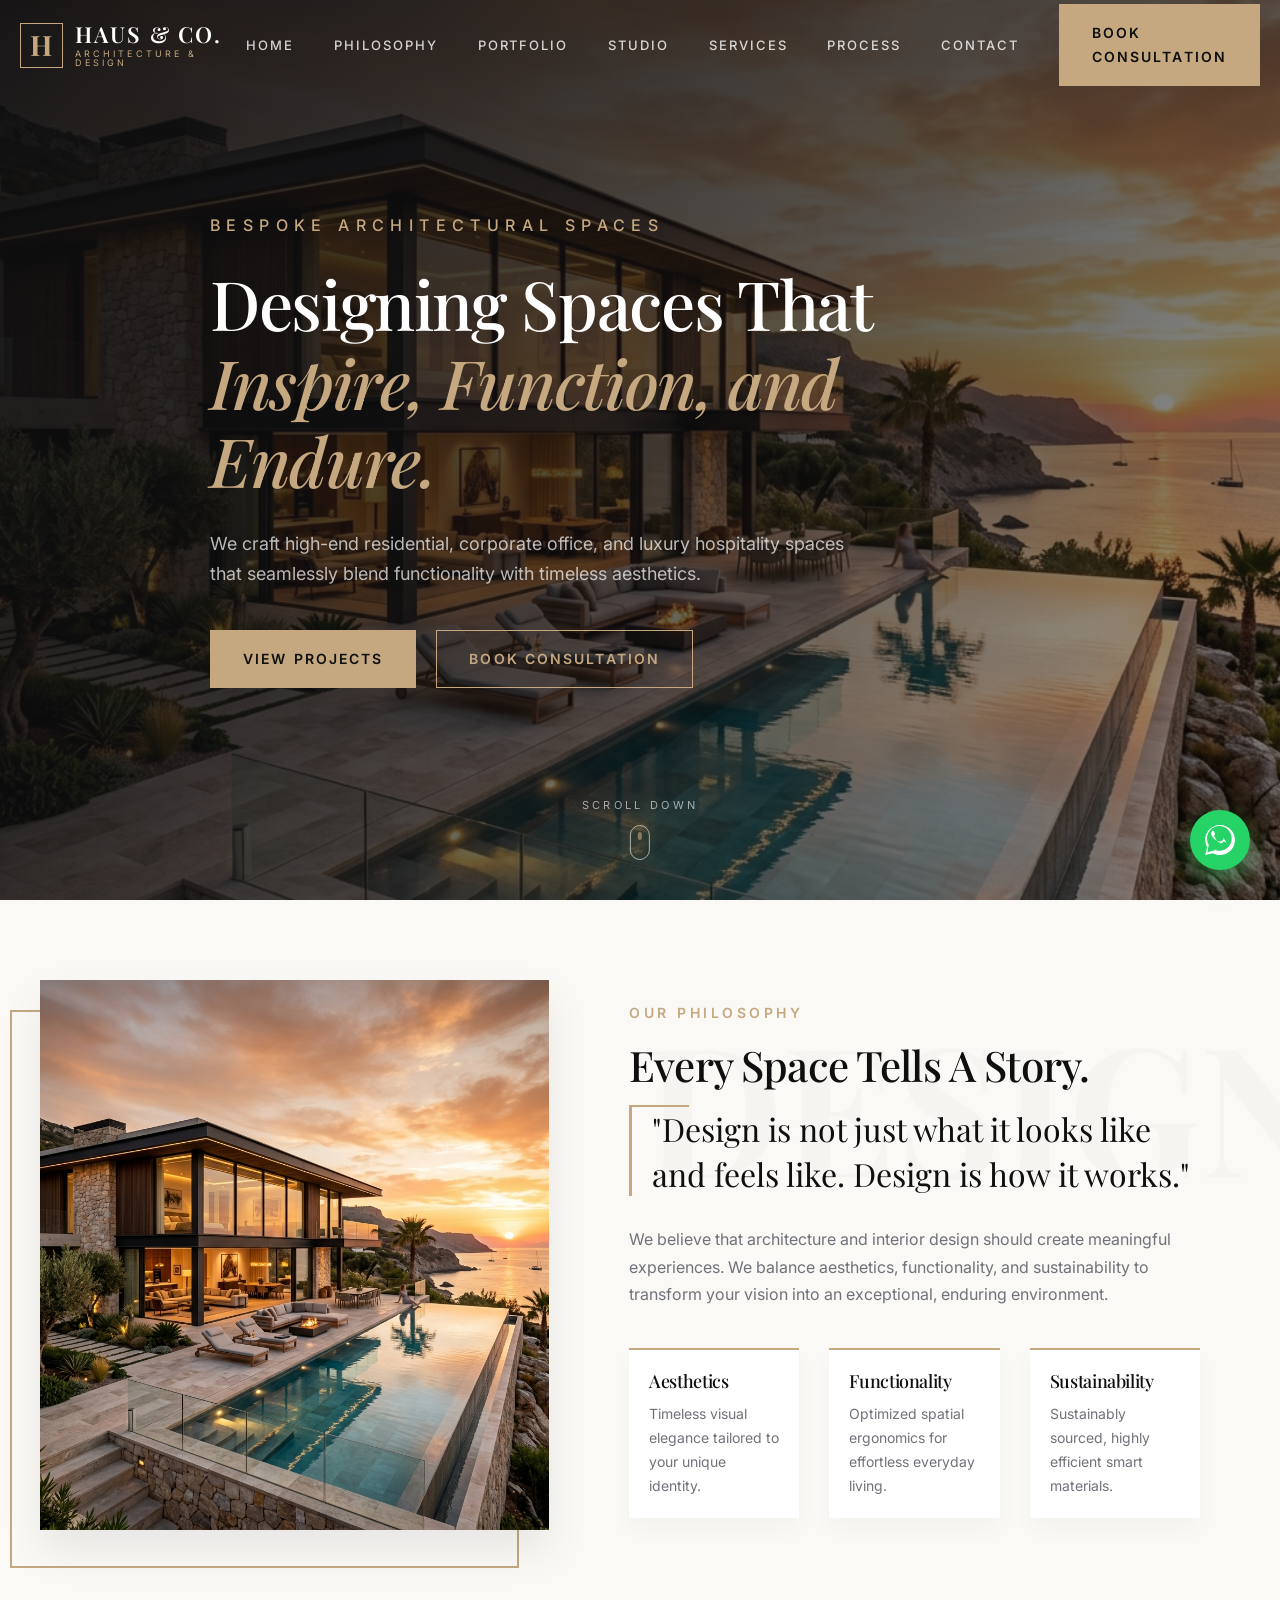
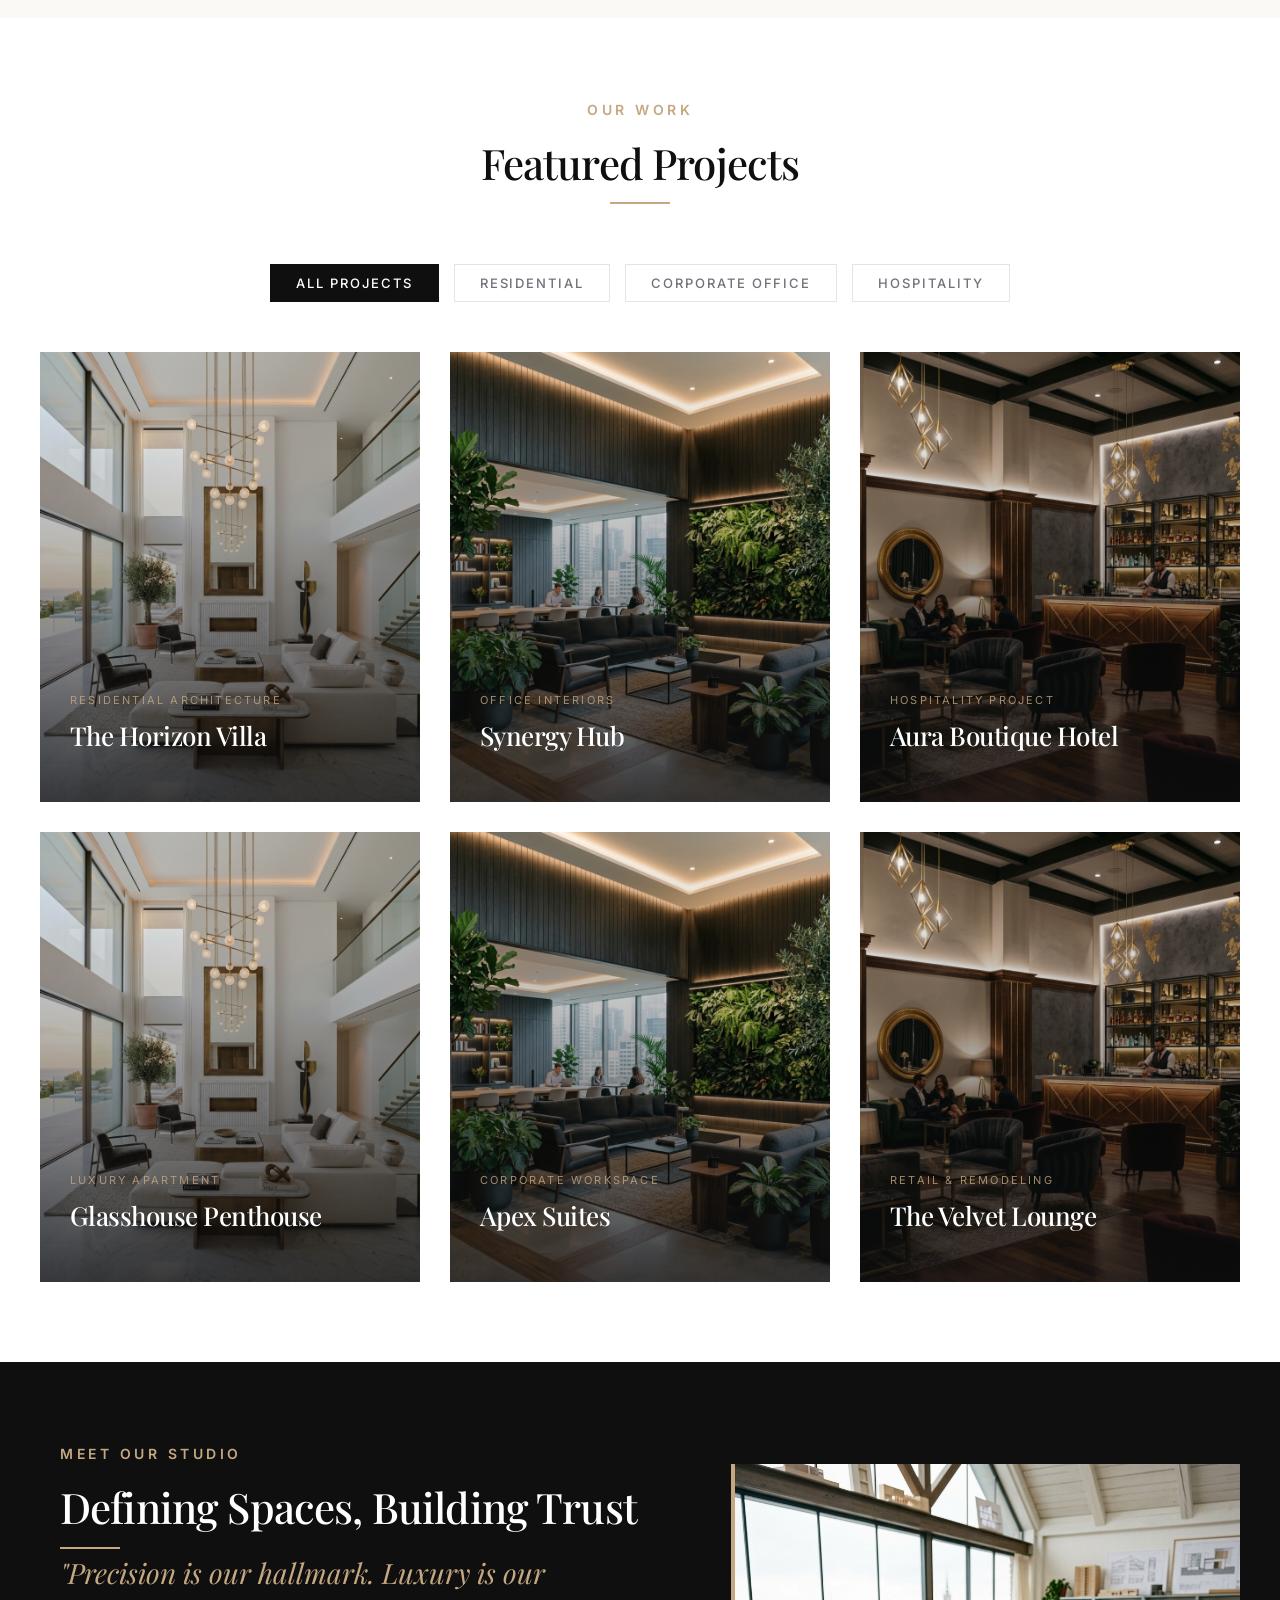
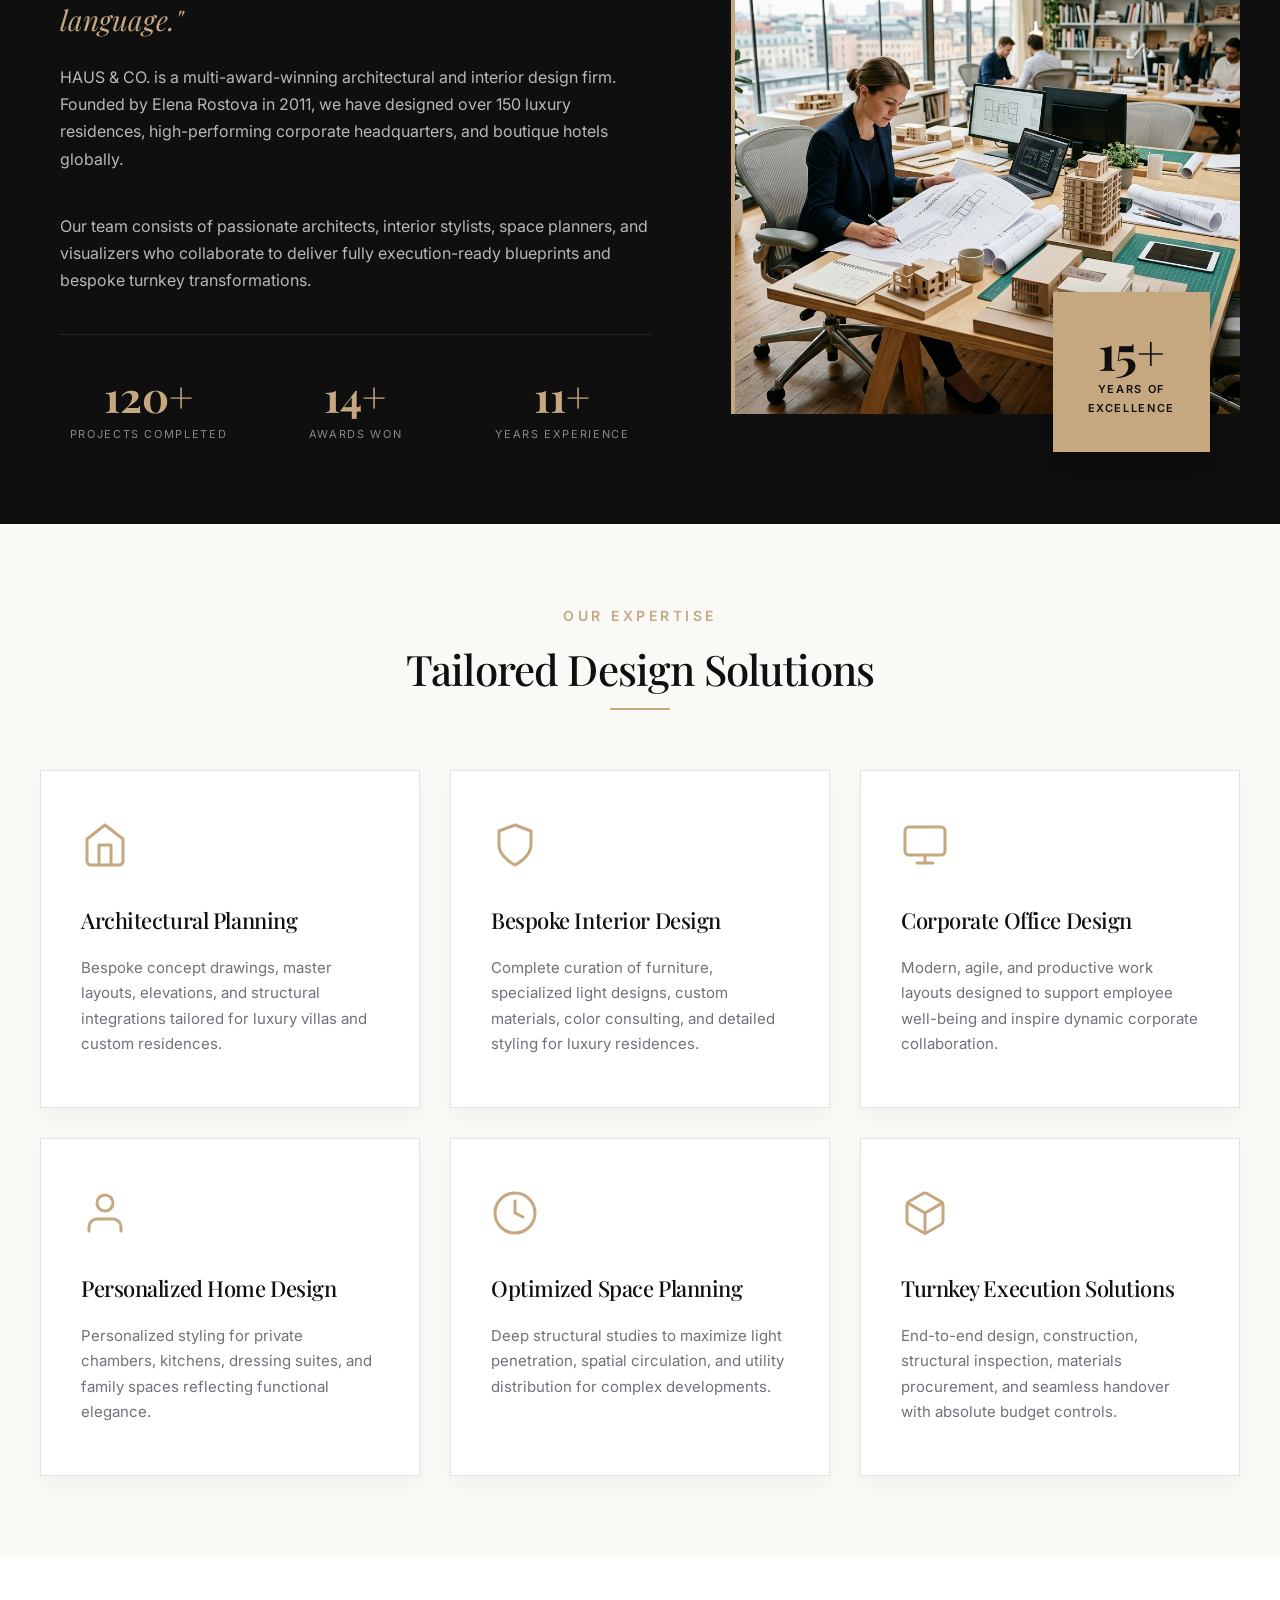
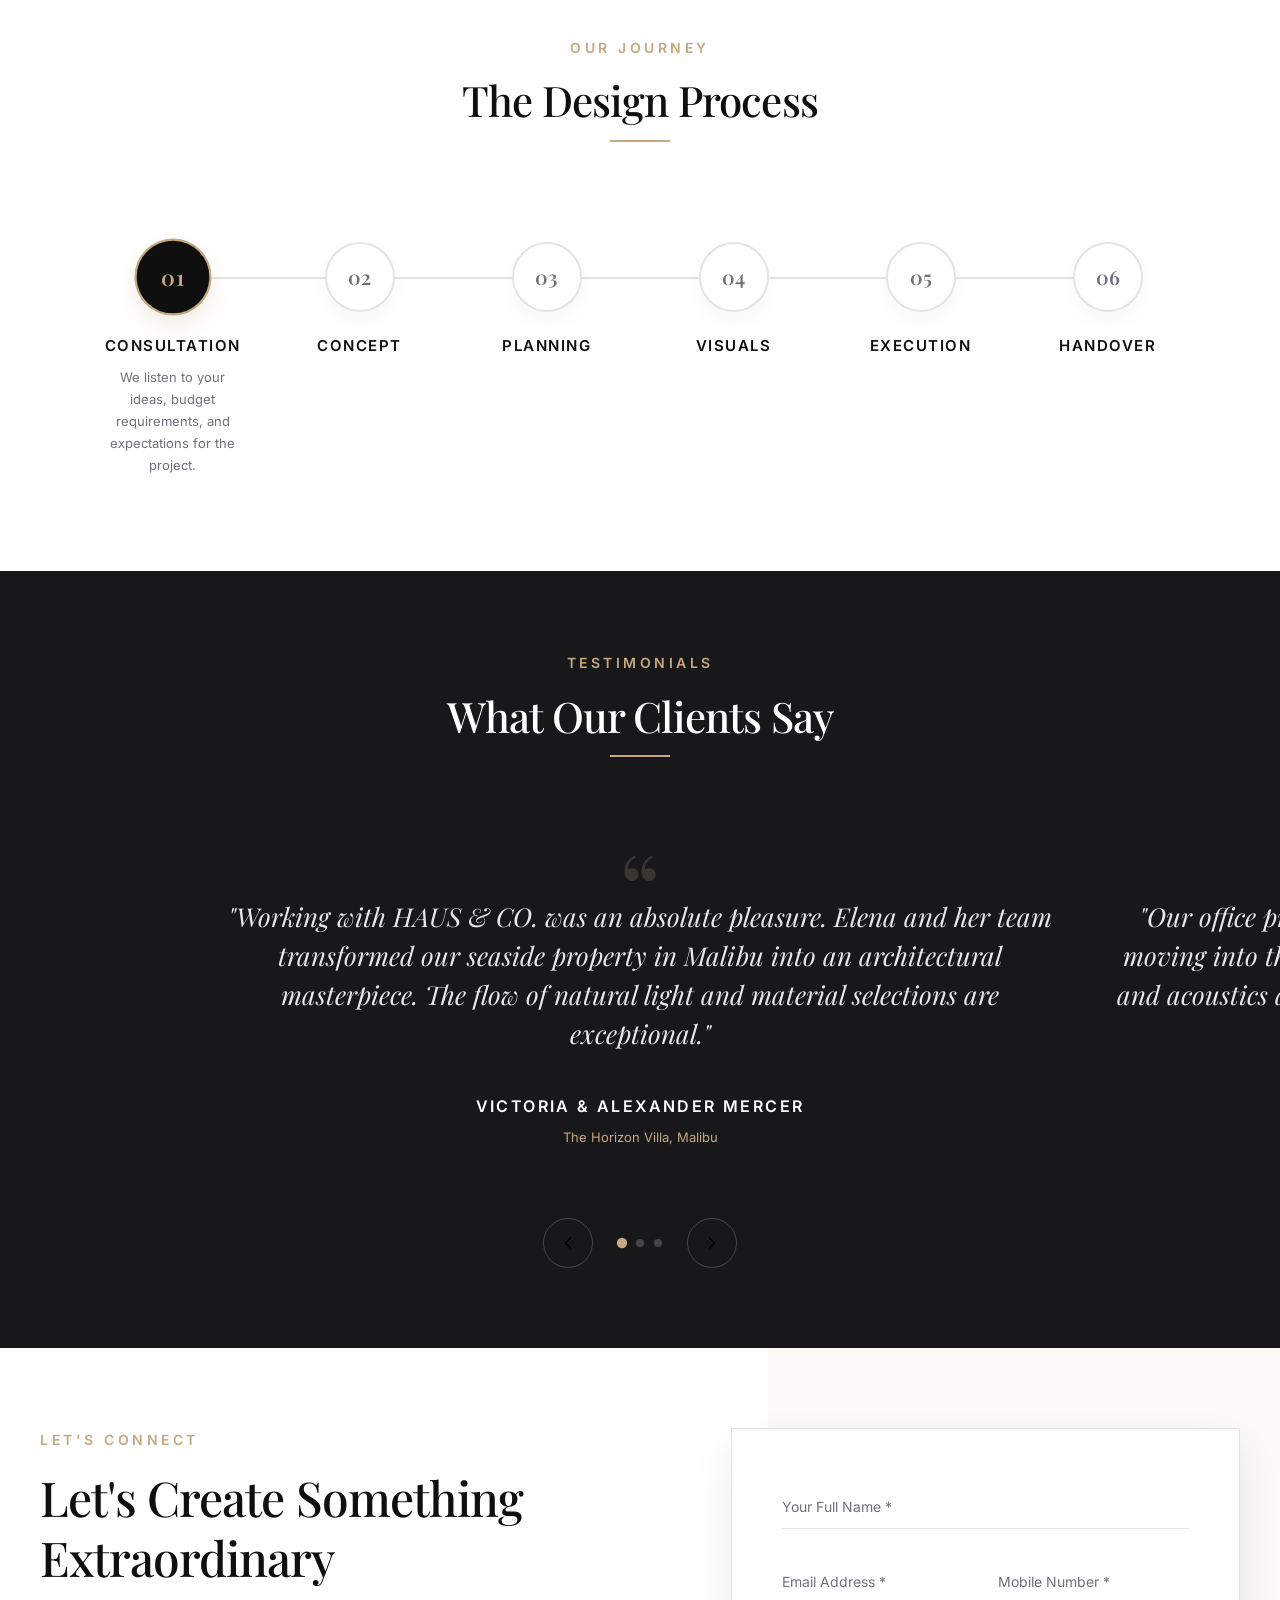
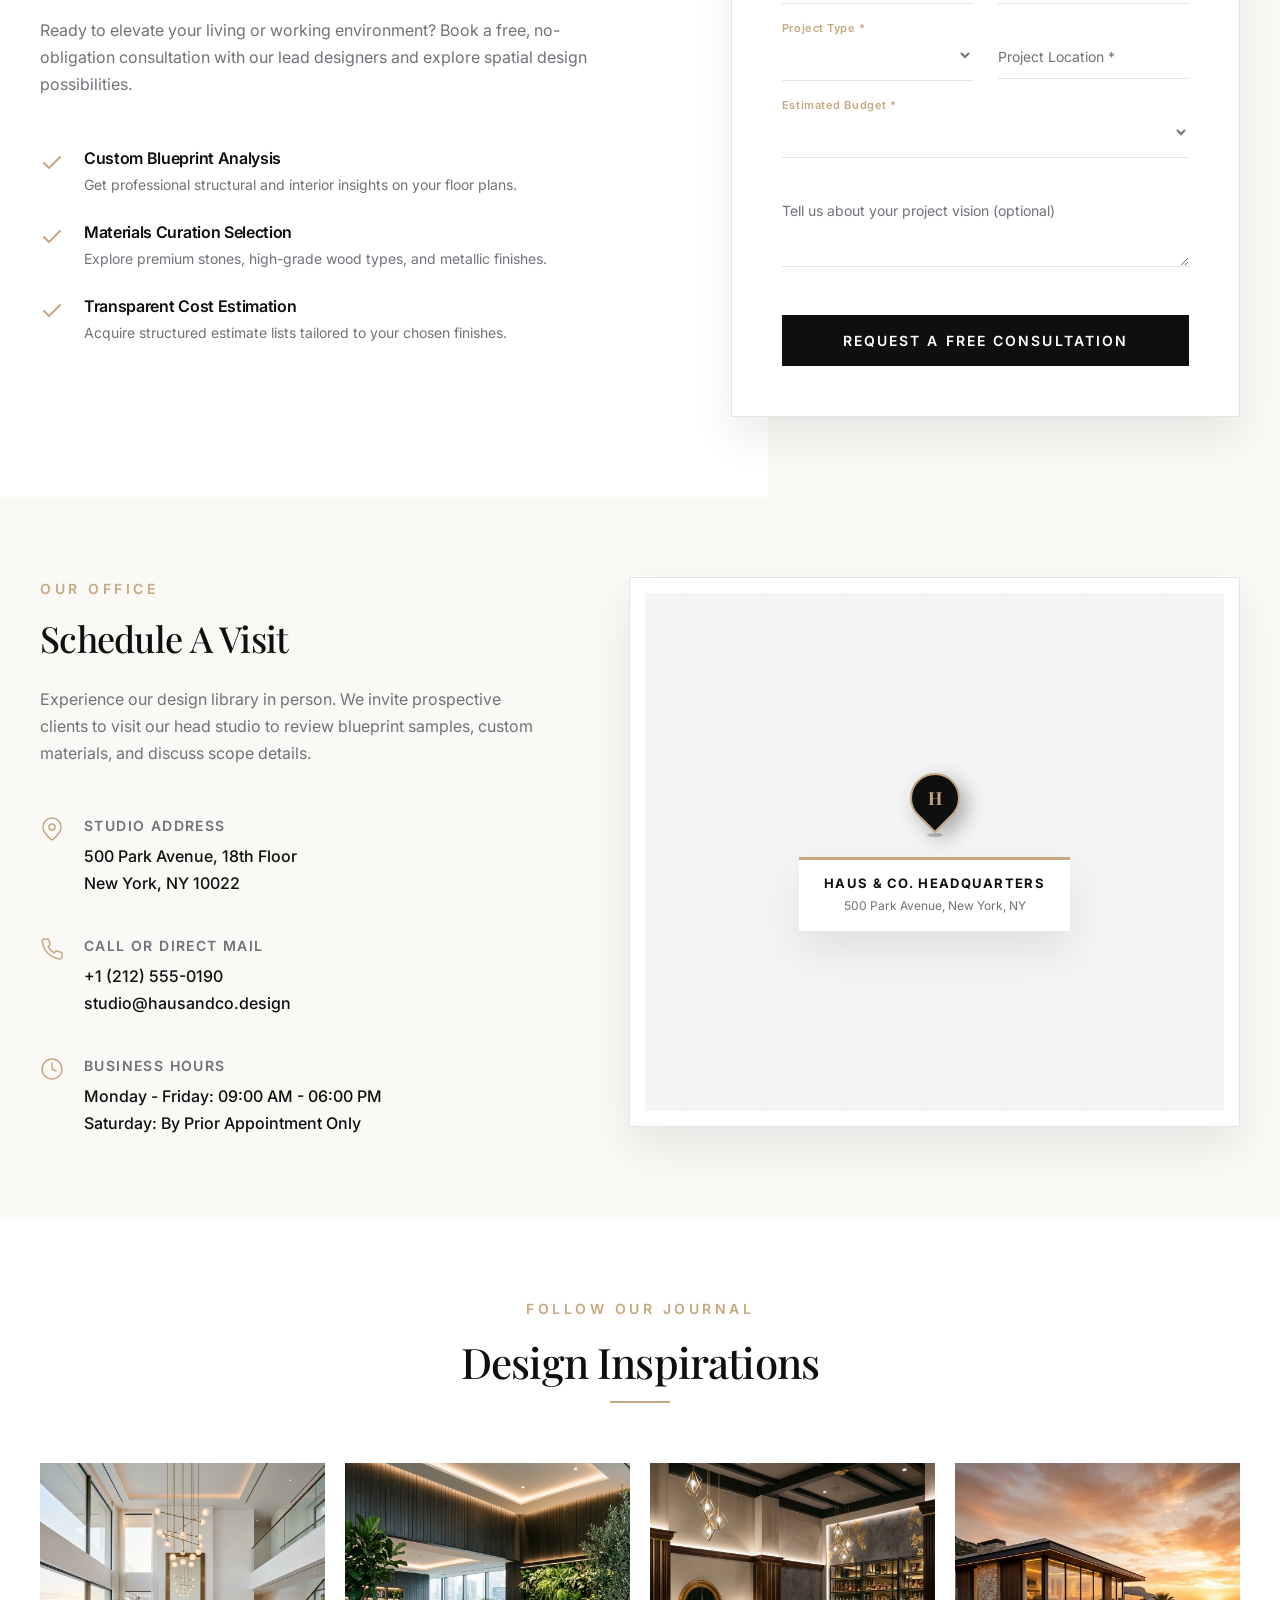
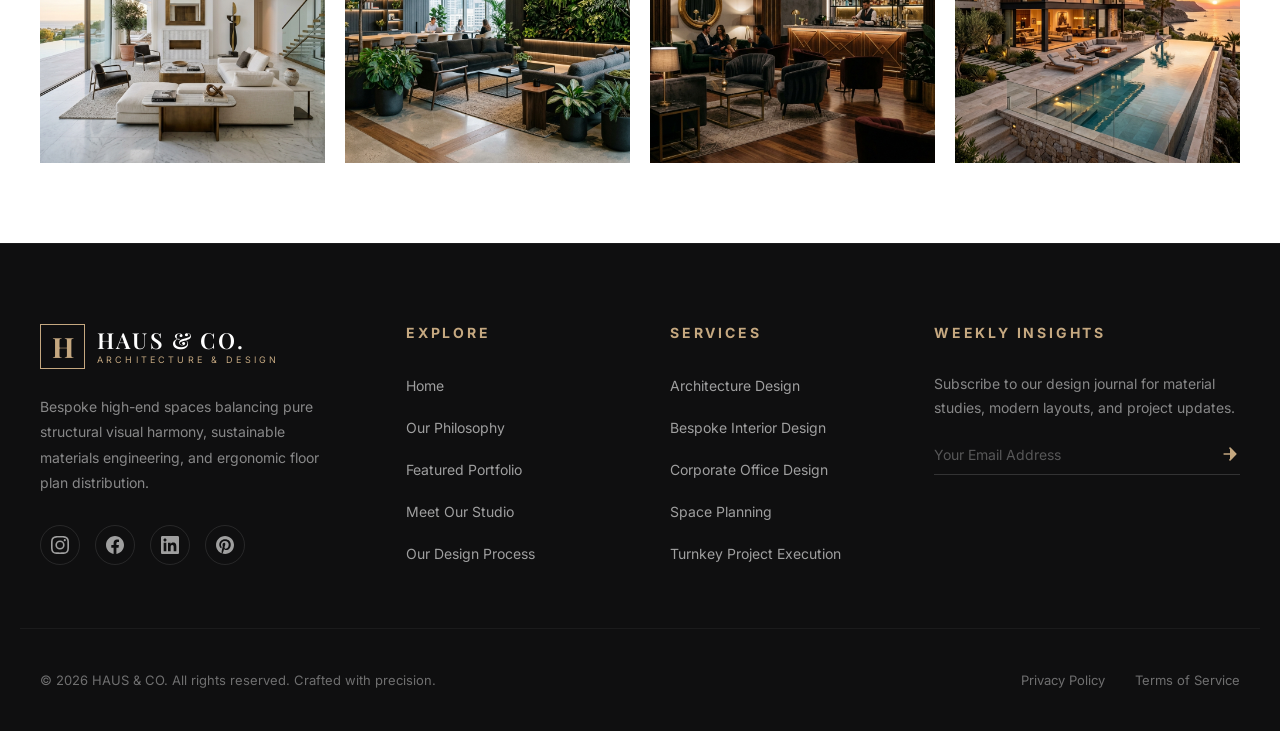
==== public/index.html @ 52d32a25 "Initial website upload" ====
<!DOCTYPE html>
<html lang="en">
<head>
  <meta charset="UTF-8">
  <meta name="viewport" content="width=device-width, initial-scale=1.0">
  
  <!-- SEO Meta Tags -->
  <title>HAUS & CO. | Premium Architecture & Interior Design Firm</title>
  <meta name="description" content="HAUS & CO. is a luxury architecture and interior design firm crafting premium residential, commercial, office, and hospitality spaces. Transform your space today.">
  <meta name="keywords" content="architecture, interior design, luxury villa design, office design, workspace planning, residential renovation, space planning, bespoke interiors">
  <meta name="author" content="HAUS & CO.">
  
  <!-- Favicon Mock -->
  <link rel="icon" type="image/png" href="data:image/svg+xml;utf8,<svg xmlns='http://www.w3.org/2000/svg' viewBox='0 0 100 100'><text y='.9em' font-size='90' fill='%23c5a880'>H</text></svg>">

  <!-- Main CSS File -->
  <link rel="stylesheet" href="style.css">
</head>
<body>

  <!-- Floating WhatsApp Widget -->
  <a href="https://wa.me/1234567890?text=Hi%20Haus%20%26%20Co.%2C%20I%20would%20like%20to%20schedule%20a%20consultation%20for%20my%20design%20project." 
     class="whatsapp-widget" 
     id="whatsapp-widget" 
     target="_blank" 
     aria-label="Contact us on WhatsApp">
    <svg viewBox="0 0 24 24" width="24" height="24">
      <path d="M.057 24l1.687-6.163c-1.041-1.804-1.588-3.849-1.587-5.946C.06 5.348 5.397.01 12.008.01c3.202.001 6.212 1.246 8.477 3.514 2.266 2.268 3.507 5.28 3.505 8.484-.004 6.657-5.34 11.997-11.953 11.997-2.005-.001-3.973-.502-5.724-1.455L0 24zm6.59-4.846c1.6.95 3.188 1.449 4.825 1.451 5.436 0 9.86-4.42 9.864-9.864.002-2.637-1.019-5.117-2.875-6.976C16.606 1.906 14.122.887 11.488.887c-5.437 0-9.858 4.418-9.862 9.861-.001 1.777.469 3.51 1.361 5.048L1.872 21.8l6.162-1.615zM17.52 14.3c-.324-.162-1.92-.949-2.217-1.058-.297-.11-.513-.162-.73.162-.216.324-.838 1.058-1.027 1.274-.19.216-.378.243-.702.081-.325-.162-1.371-.505-2.613-1.613-.966-.862-1.617-1.927-1.806-2.251-.19-.324-.02-.5-.182-.661-.147-.146-.324-.378-.487-.568-.162-.189-.216-.324-.324-.54-.108-.216-.054-.405-.027-.567.027-.162.216-.513.324-.702.108-.189.144-.324.216-.54.072-.217.036-.405-.018-.568-.054-.162-.513-1.243-.703-1.702-.184-.445-.37-.384-.513-.391-.132-.007-.284-.008-.436-.008-.153 0-.401.057-.611.287-.21.23-.801.783-.801 1.91 0 1.126.82 2.213.933 2.267.113.054 1.612 2.462 3.905 3.45.545.235.97.375 1.302.48.548.174 1.047.15 1.442.09.44-.067 1.92-.785 2.19-1.542.27-.757.27-1.405.189-1.541-.081-.135-.297-.216-.621-.378z"/>
    </svg>
  </a>

  <!-- Header Navigation -->
  <header class="header" id="header">
    <div class="container nav-container">
      <a href="#home" class="logo" id="logo-link">
        <span class="logo-icon">H</span>
        <div class="logo-text">
          <span class="logo-main">HAUS & CO.</span>
          <span class="logo-sub">Architecture & Design</span>
        </div>
      </a>

      <nav>
        <ul class="nav-menu" id="nav-menu">
          <li><a href="#home" class="nav-link">Home</a></li>
          <li><a href="#philosophy" class="nav-link">Philosophy</a></li>
          <li><a href="#portfolio" class="nav-link">Portfolio</a></li>
          <li><a href="#studio" class="nav-link">Studio</a></li>
          <li><a href="#services" class="nav-link">Services</a></li>
          <li><a href="#process" class="nav-link">Process</a></li>
          <li><a href="#contact" class="nav-link">Contact</a></li>
          <li class="nav-cta"><a href="#consultation" class="btn btn-gold btn-sm">Book Consultation</a></li>
        </ul>
      </nav>

      <div class="nav-toggle" id="nav-toggle" aria-label="Toggle navigation menu">
        <span></span>
        <span></span>
        <span></span>
      </div>
    </div>
  </header>

  <!-- Hero Section -->
  <section class="hero" id="home">
    <div class="hero-bg"></div>
    <div class="hero-overlay"></div>
    <div class="container">
      <div class="hero-content">
        <span class="hero-subtitle">Bespoke Architectural Spaces</span>
        <h1 class="hero-title">
          Designing Spaces That <span>Inspire, Function, and Endure.</span>
        </h1>
        <p class="hero-desc">
          We craft high-end residential, corporate office, and luxury hospitality spaces that seamlessly blend functionality with timeless aesthetics.
        </p>
        <div class="hero-actions">
          <a href="#portfolio" class="btn btn-gold">View Projects</a>
          <a href="#consultation" class="btn btn-outline-gold">Book Consultation</a>
        </div>
      </div>
    </div>
    <div class="scroll-indicator">
      <span>Scroll Down</span>
      <div class="scroll-mouse">
        <div class="scroll-wheel"></div>
      </div>
    </div>
  </section>

  <!-- Brand Story (Philosophy) Section -->
  <section class="philosophy" id="philosophy">
    <div class="container">
      <div class="philosophy-grid">
        <div class="philosophy-image reveal-left">
          <img src="images/hero_bg.png" alt="High-end Architectural Villa design by HAUS & CO.">
        </div>
        <div class="philosophy-content reveal-right">
          <span class="section-subtitle">Our Philosophy</span>
          <h2 class="section-title left-align">Every Space Tells A Story.</h2>
          <div class="philosophy-quote">
            "Design is not just what it looks like and feels like. Design is how it works."
          </div>
          <p class="philosophy-text">
            We believe that architecture and interior design should create meaningful experiences. We balance aesthetics, functionality, and sustainability to transform your vision into an exceptional, enduring environment.
          </p>
          <div class="philosophy-pillars">
            <div class="pillar-card">
              <h4>Aesthetics</h4>
              <p>Timeless visual elegance tailored to your unique identity.</p>
            </div>
            <div class="pillar-card">
              <h4>Functionality</h4>
              <p>Optimized spatial ergonomics for effortless everyday living.</p>
            </div>
            <div class="pillar-card">
              <h4>Sustainability</h4>
              <p>Sustainably sourced, highly efficient smart materials.</p>
            </div>
          </div>
        </div>
      </div>
    </div>
  </section>

  <!-- Project Portfolio Section -->
  <section class="portfolio" id="portfolio">
    <div class="container">
      <div class="section-header reveal">
        <span class="section-subtitle">Our Work</span>
        <h2 class="section-title">Featured Projects</h2>
      </div>

      <!-- Portfolio Category Filters -->
      <ul class="portfolio-filters reveal">
        <li><button class="filter-btn active" data-filter="all">All Projects</button></li>
        <li><button class="filter-btn" data-filter="residential">Residential</button></li>
        <li><button class="filter-btn" data-filter="corporate">Corporate Office</button></li>
        <li><button class="filter-btn" data-filter="hospitality">Hospitality</button></li>
      </ul>

      <!-- Portfolio Grid -->
      <div class="portfolio-grid reveal">
        
        <!-- Project 1 -->
        <div class="portfolio-item" data-category="residential" data-project-id="p1">
          <div class="portfolio-image-wrapper">
            <img src="images/project_villas.png" alt="The Horizon Villa Interior">
          </div>
          <div class="portfolio-overlay"></div>
          <div class="portfolio-info">
            <span class="portfolio-category">Residential Architecture</span>
            <h3 class="portfolio-title">The Horizon Villa</h3>
            <div class="portfolio-details-btn">
              View Case Study 
              <svg viewBox="0 0 24 24" width="16" height="16">
                <path d="M5 12h14M12 5l7 7-7 7" stroke="currentColor" stroke-width="2" stroke-linecap="round" stroke-linejoin="round"/>
              </svg>
            </div>
          </div>
        </div>

        <!-- Project 2 -->
        <div class="portfolio-item" data-category="corporate" data-project-id="p2">
          <div class="portfolio-image-wrapper">
            <img src="images/project_office.png" alt="Synergy Corporate Office Hub">
          </div>
          <div class="portfolio-overlay"></div>
          <div class="portfolio-info">
            <span class="portfolio-category">Office Interiors</span>
            <h3 class="portfolio-title">Synergy Hub</h3>
            <div class="portfolio-details-btn">
              View Case Study 
              <svg viewBox="0 0 24 24" width="16" height="16">
                <path d="M5 12h14M12 5l7 7-7 7" stroke="currentColor" stroke-width="2" stroke-linecap="round" stroke-linejoin="round"/>
              </svg>
            </div>
          </div>
        </div>

        <!-- Project 3 -->
        <div class="portfolio-item" data-category="hospitality" data-project-id="p3">
          <div class="portfolio-image-wrapper">
            <img src="images/project_hospitality.png" alt="Aura Boutique Hotel Lobby">
          </div>
          <div class="portfolio-overlay"></div>
          <div class="portfolio-info">
            <span class="portfolio-category">Hospitality Project</span>
            <h3 class="portfolio-title">Aura Boutique Hotel</h3>
            <div class="portfolio-details-btn">
              View Case Study 
              <svg viewBox="0 0 24 24" width="16" height="16">
                <path d="M5 12h14M12 5l7 7-7 7" stroke="currentColor" stroke-width="2" stroke-linecap="round" stroke-linejoin="round"/>
              </svg>
            </div>
          </div>
        </div>

        <!-- Project 4 -->
        <div class="portfolio-item" data-category="residential" data-project-id="p4">
          <div class="portfolio-image-wrapper">
            <img src="images/project_villas.png" alt="Glasshouse Penthouse View">
          </div>
          <div class="portfolio-overlay"></div>
          <div class="portfolio-info">
            <span class="portfolio-category">Luxury Apartment</span>
            <h3 class="portfolio-title">Glasshouse Penthouse</h3>
            <div class="portfolio-details-btn">
              View Case Study 
              <svg viewBox="0 0 24 24" width="16" height="16">
                <path d="M5 12h14M12 5l7 7-7 7" stroke="currentColor" stroke-width="2" stroke-linecap="round" stroke-linejoin="round"/>
              </svg>
            </div>
          </div>
        </div>

        <!-- Project 5 -->
        <div class="portfolio-item" data-category="corporate" data-project-id="p5">
          <div class="portfolio-image-wrapper">
            <img src="images/project_office.png" alt="Apex Corporate Suites">
          </div>
          <div class="portfolio-overlay"></div>
          <div class="portfolio-info">
            <span class="portfolio-category">Corporate Workspace</span>
            <h3 class="portfolio-title">Apex Suites</h3>
            <div class="portfolio-details-btn">
              View Case Study 
              <svg viewBox="0 0 24 24" width="16" height="16">
                <path d="M5 12h14M12 5l7 7-7 7" stroke="currentColor" stroke-width="2" stroke-linecap="round" stroke-linejoin="round"/>
              </svg>
            </div>
          </div>
        </div>

        <!-- Project 6 -->
        <div class="portfolio-item" data-category="hospitality" data-project-id="p6">
          <div class="portfolio-image-wrapper">
            <img src="images/project_hospitality.png" alt="The Velvet Lounge Bar">
          </div>
          <div class="portfolio-overlay"></div>
          <div class="portfolio-info">
            <span class="portfolio-category">Retail & Remodeling</span>
            <h3 class="portfolio-title">The Velvet Lounge</h3>
            <div class="portfolio-details-btn">
              View Case Study 
              <svg viewBox="0 0 24 24" width="16" height="16">
                <path d="M5 12h14M12 5l7 7-7 7" stroke="currentColor" stroke-width="2" stroke-linecap="round" stroke-linejoin="round"/>
              </svg>
            </div>
          </div>
        </div>

      </div>
    </div>
  </section>

  <!-- Project Details Modal -->
  <div class="modal" id="project-modal">
    <div class="modal-content">
      <button class="modal-close" id="modal-close" aria-label="Close modal">&times;</button>
      <div class="modal-image">
        <img src="images/project_villas.png" id="modal-img-src" alt="Project Detail">
      </div>
      <div class="modal-info">
        <span class="modal-category" id="modal-cat-text">Category</span>
        <h3 class="modal-title" id="modal-title-text">Project Title</h3>
        
        <div class="modal-meta-grid">
          <div class="meta-item">
            <span class="meta-label">Location</span>
            <span class="meta-value" id="modal-loc-text">Malibu, CA</span>
          </div>
          <div class="meta-item">
            <span class="meta-label">Project Type</span>
            <span class="meta-value" id="modal-type-text">Luxury Villa</span>
          </div>
        </div>

        <h4 class="modal-desc-title">Design Concept</h4>
        <p class="modal-desc" id="modal-desc-text">
          Detailed description of the design concept...
        </p>

        <div class="modal-actions">
          <a href="#consultation" class="btn btn-gold" id="modal-cta-btn">Enquire About Similar Project</a>
        </div>
      </div>
    </div>
  </div>

  <!-- Studio Introduction Section -->
  <section class="studio" id="studio">
    <div class="container">
      <div class="studio-grid">
        <div class="studio-content reveal-left">
          <span class="section-subtitle">Meet Our Studio</span>
          <h2 class="section-title left-align">Defining Spaces, Building Trust</h2>
          <div class="studio-message-title">"Precision is our hallmark. Luxury is our language."</div>
          <p class="studio-desc">
            HAUS & CO. is a multi-award-winning architectural and interior design firm. Founded by Elena Rostova in 2011, we have designed over 150 luxury residences, high-performing corporate headquarters, and boutique hotels globally. 
          </p>
          <p class="studio-desc">
            Our team consists of passionate architects, interior stylists, space planners, and visualizers who collaborate to deliver fully execution-ready blueprints and bespoke turnkey transformations.
          </p>
          
          <!-- Animated Stats counters -->
          <div class="studio-stats">
            <div class="stat-item">
              <div class="stat-number" data-target="150">0</div>
              <div class="stat-label">Projects Completed</div>
            </div>
            <div class="stat-item">
              <div class="stat-number" data-target="18">0</div>
              <div class="stat-label">Awards Won</div>
            </div>
            <div class="stat-item">
              <div class="stat-number" data-target="15">0</div>
              <div class="stat-label">Years Experience</div>
            </div>
          </div>
        </div>
        <div class="studio-image-wrapper reveal-right">
          <img src="images/studio_team.png" alt="HAUS & CO. Architecture studio and design office">
          <div class="studio-experience-badge">
            <span class="studio-experience-num">15+</span>
            <span class="studio-experience-lbl">Years of<br>Excellence</span>
          </div>
        </div>
      </div>
    </div>
  </section>

  <!-- Services Section -->
  <section class="services" id="services">
    <div class="container">
      <div class="section-header reveal">
        <span class="section-subtitle">Our Expertise</span>
        <h2 class="section-title">Tailored Design Solutions</h2>
      </div>

      <div class="services-grid">
        
        <!-- Service 1 -->
        <div class="service-card reveal">
          <div class="service-icon">
            <svg viewBox="0 0 24 24" width="48" height="48" stroke="currentColor" stroke-width="1.5" fill="none" stroke-linecap="round" stroke-linejoin="round">
              <path d="M3 9l9-7 9 7v11a2 2 0 0 1-2 2H5a2 2 0 0 1-2-2z"/>
              <polyline points="9 22 9 12 15 12 15 22"/>
            </svg>
          </div>
          <h3 class="service-title">Architectural Planning</h3>
          <p class="service-desc">Bespoke concept drawings, master layouts, elevations, and structural integrations tailored for luxury villas and custom residences.</p>
        </div>

        <!-- Service 2 -->
        <div class="service-card reveal">
          <div class="service-icon">
            <svg viewBox="0 0 24 24" width="48" height="48" stroke="currentColor" stroke-width="1.5" fill="none" stroke-linecap="round" stroke-linejoin="round">
              <path d="M12 22s8-4 8-10V5l-8-3-8 3v7c0 6 8 10 8 10z"/>
            </svg>
          </div>
          <h3 class="service-title">Bespoke Interior Design</h3>
          <p class="service-desc">Complete curation of furniture, specialized light designs, custom materials, color consulting, and detailed styling for luxury residences.</p>
        </div>

        <!-- Service 3 -->
        <div class="service-card reveal">
          <div class="service-icon">
            <svg viewBox="0 0 24 24" width="48" height="48" stroke="currentColor" stroke-width="1.5" fill="none" stroke-linecap="round" stroke-linejoin="round">
              <rect x="2" y="3" width="20" height="14" rx="2" ry="2"/>
              <line x1="8" y1="21" x2="16" y2="21"/>
              <line x1="12" y1="17" x2="12" y2="21"/>
            </svg>
          </div>
          <h3 class="service-title">Corporate Office Design</h3>
          <p class="service-desc">Modern, agile, and productive work layouts designed to support employee well-being and inspire dynamic corporate collaboration.</p>
        </div>

        <!-- Service 4 -->
        <div class="service-card reveal">
          <div class="service-icon">
            <svg viewBox="0 0 24 24" width="48" height="48" stroke="currentColor" stroke-width="1.5" fill="none" stroke-linecap="round" stroke-linejoin="round">
              <path d="M20 21v-2a4 4 0 0 0-4-4H8a4 4 0 0 0-4 4v2"/>
              <circle cx="12" cy="7" r="4"/>
            </svg>
          </div>
          <h3 class="service-title">Personalized Home Design</h3>
          <p class="service-desc">Personalized styling for private chambers, kitchens, dressing suites, and family spaces reflecting functional elegance.</p>
        </div>

        <!-- Service 5 -->
        <div class="service-card reveal">
          <div class="service-icon">
            <svg viewBox="0 0 24 24" width="48" height="48" stroke="currentColor" stroke-width="1.5" fill="none" stroke-linecap="round" stroke-linejoin="round">
              <circle cx="12" cy="12" r="10"/>
              <polyline points="12 6 12 12 16 14"/>
            </svg>
          </div>
          <h3 class="service-title">Optimized Space Planning</h3>
          <p class="service-desc">Deep structural studies to maximize light penetration, spatial circulation, and utility distribution for complex developments.</p>
        </div>

        <!-- Service 6 -->
        <div class="service-card reveal">
          <div class="service-icon">
            <svg viewBox="0 0 24 24" width="48" height="48" stroke="currentColor" stroke-width="1.5" fill="none" stroke-linecap="round" stroke-linejoin="round">
              <path d="M21 16V8a2 2 0 0 0-1-1.73l-7-4a2 2 0 0 0-2 0l-7 4A2 2 0 0 0 3 8v8a2 2 0 0 0 1 1.73l7 4a2 2 0 0 0 2 0l7-4A2 2 0 0 0 21 16z"/>
              <polyline points="3.27 6.96 12 12.01 20.73 6.96"/>
              <line x1="12" y1="22.08" x2="12" y2="12"/>
            </svg>
          </div>
          <h3 class="service-title">Turnkey Execution Solutions</h3>
          <p class="service-desc">End-to-end design, construction, structural inspection, materials procurement, and seamless handover with absolute budget controls.</p>
        </div>

      </div>
    </div>
  </section>

  <!-- Design Process Section -->
  <section class="process" id="process">
    <div class="container">
      <div class="section-header reveal">
        <span class="section-subtitle">Our Journey</span>
        <h2 class="section-title">The Design Process</h2>
      </div>

      <!-- Timeline Component -->
      <div class="timeline reveal">
        <div class="timeline-progress" id="timeline-progress"></div>
        
        <!-- Step 1 -->
        <div class="timeline-step active" data-step="1">
          <div class="step-number">01</div>
          <h4 class="step-title">Consultation</h4>
          <p class="step-desc">We listen to your ideas, budget requirements, and expectations for the project.</p>
        </div>

        <!-- Step 2 -->
        <div class="timeline-step" data-step="2">
          <div class="step-number">02</div>
          <h4 class="step-title">Concept</h4>
          <p class="step-desc">We develop initial spatial layouts, mood boards, and aesthetic direction.</p>
        </div>

        <!-- Step 3 -->
        <div class="timeline-step" data-step="3">
          <div class="step-number">03</div>
          <h4 class="step-title">Planning</h4>
          <p class="step-desc">Detailed blueprint maps, electrical maps, and materials schedules are designed.</p>
        </div>

        <!-- Step 4 -->
        <div class="timeline-step" data-step="4">
          <div class="step-number">04</div>
          <h4 class="step-title">Visuals</h4>
          <p class="step-desc">Interactive 3D renderings and material boards are presented for final approvals.</p>
        </div>

        <!-- Step 5 -->
        <div class="timeline-step" data-step="5">
          <div class="step-number">05</div>
          <h4 class="step-title">Execution</h4>
          <p class="step-desc">On-site structural build, interior installations, and styling begins under supervision.</p>
        </div>

        <!-- Step 6 -->
        <div class="timeline-step" data-step="6">
          <div class="step-number">06</div>
          <h4 class="step-title">Handover</h4>
          <p class="step-desc">We clean, inspect, dress, and hand over the key to your extraordinary new space.</p>
        </div>

      </div>
    </div>
  </section>

  <!-- Testimonials Section -->
  <section class="testimonials" id="testimonials">
    <div class="container">
      <div class="section-header reveal">
        <span class="section-subtitle">Testimonials</span>
        <h2 class="section-title">What Our Clients Say</h2>
      </div>

      <div class="testimonials-slider reveal">
        <div class="testimonials-track" id="testimonials-track">
          
          <!-- Slide 1 -->
          <div class="testimonial-slide">
            <span class="quote-icon">“</span>
            <blockquote class="testimonial-text">
              "Working with HAUS & CO. was an absolute pleasure. Elena and her team transformed our seaside property in Malibu into an architectural masterpiece. The flow of natural light and material selections are exceptional."
            </blockquote>
            <div class="client-info">
              <span class="client-name">Victoria & Alexander Mercer</span>
              <span class="client-project">The Horizon Villa, Malibu</span>
            </div>
          </div>

          <!-- Slide 2 -->
          <div class="testimonial-slide">
            <span class="quote-icon">“</span>
            <blockquote class="testimonial-text">
              "Our office productivity and team morale has shot up dramatically since moving into the new space designed by HAUS & CO. The biophilic elements and acoustics are incredibly planned. Absolutely recommended for corporate projects!"
            </blockquote>
            <div class="client-info">
              <span class="client-name">Marcus Vance</span>
              <span class="client-project">CEO, Synergy Tech Group</span>
            </div>
          </div>

          <!-- Slide 3 -->
          <div class="testimonial-slide">
            <span class="quote-icon">“</span>
            <blockquote class="testimonial-text">
              "We wanted our boutique hotel lobby to project a moody, luxury atmosphere that was both comforting and highly sophisticated. The design execution and custom gold-brass details exceeded all our expectations."
            </blockquote>
            <div class="client-info">
              <span class="client-name">Chiara Bertolini</span>
              <span class="client-project">Director, Aura Boutique Hotel, Milan</span>
            </div>
          </div>

        </div>

        <!-- Slider Controls -->
        <div class="slider-controls">
          <button class="slider-btn" id="prev-slide" aria-label="Previous Slide">
            <svg viewBox="0 0 24 24" width="20" height="20">
              <path d="M15 18l-6-6 6-6" stroke="currentColor" stroke-width="2" fill="none" stroke-linecap="round" stroke-linejoin="round"/>
            </svg>
          </button>
          <div class="slider-dots" id="slider-dots">
            <!-- Dynamic dots inserted here -->
          </div>
          <button class="slider-btn" id="next-slide" aria-label="Next Slide">
            <svg viewBox="0 0 24 24" width="20" height="20">
              <path d="M9 18l6-6-6-6" stroke="currentColor" stroke-width="2" fill="none" stroke-linecap="round" stroke-linejoin="round"/>
            </svg>
          </button>
        </div>
      </div>
    </div>
  </section>

  <!-- Lead Capture Section -->
  <section class="consultation" id="consultation">
    <div class="container consultation-container">
      <div class="consultation-info reveal-left">
        <span class="section-subtitle">Let's Connect</span>
        <h2 class="consultation-title">Let's Create Something Extraordinary</h2>
        <p class="consultation-desc">
          Ready to elevate your living or working environment? Book a free, no-obligation consultation with our lead designers and explore spatial design possibilities.
        </p>

        <ul class="benefits-list">
          <li class="benefit-item">
            <div class="benefit-icon">
              <svg viewBox="0 0 24 24" width="24" height="24" stroke="currentColor" stroke-width="2" fill="none" stroke-linecap="round" stroke-linejoin="round">
                <polyline points="20 6 9 17 4 12"/>
              </svg>
            </div>
            <div>
              <h5>Custom Blueprint Analysis</h5>
              <p>Get professional structural and interior insights on your floor plans.</p>
            </div>
          </li>
          <li class="benefit-item">
            <div class="benefit-icon">
              <svg viewBox="0 0 24 24" width="24" height="24" stroke="currentColor" stroke-width="2" fill="none" stroke-linecap="round" stroke-linejoin="round">
                <polyline points="20 6 9 17 4 12"/>
              </svg>
            </div>
            <div>
              <h5>Materials Curation Selection</h5>
              <p>Explore premium stones, high-grade wood types, and metallic finishes.</p>
            </div>
          </li>
          <li class="benefit-item">
            <div class="benefit-icon">
              <svg viewBox="0 0 24 24" width="24" height="24" stroke="currentColor" stroke-width="2" fill="none" stroke-linecap="round" stroke-linejoin="round">
                <polyline points="20 6 9 17 4 12"/>
              </svg>
            </div>
            <div>
              <h5>Transparent Cost Estimation</h5>
              <p>Acquire structured estimate lists tailored to your chosen finishes.</p>
            </div>
          </li>
        </ul>
      </div>

      <div class="consultation-form-wrapper reveal-right">
        
        <!-- Success Alert -->
        <div class="form-alert" id="form-alert">
          Thank you for reaching out! A senior design architect from HAUS & CO. will contact you within 24 hours to schedule your consultation.
        </div>

        <form id="consultation-form">
          <div class="form-group">
            <input type="text" class="form-input" id="form-name" placeholder=" " required>
            <label class="form-label" for="form-name">Your Full Name *</label>
          </div>

          <div class="form-group-row">
            <div class="form-group">
              <input type="email" class="form-input" id="form-email" placeholder=" " required>
              <label class="form-label" for="form-email">Email Address *</label>
            </div>
            <div class="form-group">
              <input type="tel" class="form-input" id="form-mobile" placeholder=" " required>
              <label class="form-label" for="form-mobile">Mobile Number *</label>
            </div>
          </div>

          <div class="form-group-row">
            <div class="form-group">
              <select class="form-input" id="form-project-type" required>
                <option value="" disabled selected hidden></option>
                <option value="Residential">Residential Villa/Apartment</option>
                <option value="Corporate">Corporate Workspace</option>
                <option value="Hospitality">Hospitality Hotel/Lobby</option>
                <option value="Remodeling">Renovation & Remodeling</option>
                <option value="Other">Other Bespoke Space</option>
              </select>
              <label class="form-label" for="form-project-type">Project Type *</label>
            </div>
            <div class="form-group">
              <input type="text" class="form-input" id="form-location" placeholder=" " required>
              <label class="form-label" for="form-location">Project Location *</label>
            </div>
          </div>

          <div class="form-group">
            <select class="form-input" id="form-budget" required>
              <option value="" disabled selected hidden></option>
              <option value="Below $50K">Below $50,000</option>
              <option value="$50K - $150K">$50,000 - $150,000</option>
              <option value="$150K - $300K">$150,000 - $300,000</option>
              <option value="Above $300K">Above $300,000</option>
            </select>
            <label class="form-label" for="form-budget">Estimated Budget *</label>
          </div>

          <div class="form-group">
            <textarea class="form-input" id="form-message" rows="3" placeholder=" "></textarea>
            <label class="form-label" for="form-message">Tell us about your project vision (optional)</label>
          </div>

          <button type="submit" class="btn btn-primary form-submit-btn">Request a Free Consultation</button>
        </form>
      </div>
    </div>
  </section>

  <!-- Contact Details & Map Section -->
  <section class="contact" id="contact">
    <div class="container contact-grid">
      <div class="contact-info-panel reveal-left">
        <span class="section-subtitle">Our Office</span>
        <h2 class="contact-headline">Schedule A Visit</h2>
        <p class="contact-tagline">
          Experience our design library in person. We invite prospective clients to visit our head studio to review blueprint samples, custom materials, and discuss scope details.
        </p>

        <div class="contact-details">
          <!-- Detail 1 -->
          <div class="contact-detail-item">
            <div class="contact-detail-icon">
              <svg viewBox="0 0 24 24" width="24" height="24" stroke="currentColor" stroke-width="1.5" fill="none" stroke-linecap="round" stroke-linejoin="round">
                <path d="M21 10c0 7-9 13-9 13s-9-6-9-13a9 9 0 0 1 18 0z"/>
                <circle cx="12" cy="10" r="3"/>
              </svg>
            </div>
            <div>
              <h5>Studio Address</h5>
              <p>500 Park Avenue, 18th Floor<br>New York, NY 10022</p>
            </div>
          </div>

          <!-- Detail 2 -->
          <div class="contact-detail-item">
            <div class="contact-detail-icon">
              <svg viewBox="0 0 24 24" width="24" height="24" stroke="currentColor" stroke-width="1.5" fill="none" stroke-linecap="round" stroke-linejoin="round">
                <path d="M22 16.92v3a2 2 0 0 1-2.18 2 19.79 19.79 0 0 1-8.63-3.07 19.5 19.5 0 0 1-6-6 19.79 19.79 0 0 1-3.07-8.67A2 2 0 0 1 4.11 2h3a2 2 0 0 1 2 1.72 12.84 12.84 0 0 0 .7 2.81 2 2 0 0 1-.45 2.11L8.09 9.91a16 16 0 0 0 6 6l1.27-1.27a2 2 0 0 1 2.11-.45 12.84 12.84 0 0 0 2.81.7A2 2 0 0 1 22 16.92z"/>
              </svg>
            </div>
            <div>
              <h5>Call Or Direct Mail</h5>
              <p><a href="tel:+12125550190">+1 (212) 555-0190</a><br><a href="mailto:studio@hausandco.design">studio@hausandco.design</a></p>
            </div>
          </div>

          <!-- Detail 3 -->
          <div class="contact-detail-item">
            <div class="contact-detail-icon">
              <svg viewBox="0 0 24 24" width="24" height="24" stroke="currentColor" stroke-width="1.5" fill="none" stroke-linecap="round" stroke-linejoin="round">
                <circle cx="12" cy="12" r="10"/>
                <polyline points="12 6 12 12 16 14"/>
              </svg>
            </div>
            <div>
              <h5>Business Hours</h5>
              <p>Monday - Friday: 09:00 AM - 06:00 PM<br>Saturday: By Prior Appointment Only</p>
            </div>
          </div>
        </div>
      </div>

      <!-- Mock Google Maps container -->
      <div class="contact-map-panel reveal-right">
        <div class="map-container">
          <div class="map-mockup">
            <div class="map-marker">
              <div class="marker-pin"></div>
              <div class="marker-shadow"></div>
            </div>
            <div class="map-info-box">
              <h6>HAUS & CO. HEADQUARTERS</h6>
              <p>500 Park Avenue, New York, NY</p>
            </div>
          </div>
        </div>
      </div>
    </div>
  </section>

  <!-- Social Media & Recent Posts Section -->
  <section class="social-gallery">
    <div class="container">
      <div class="section-header reveal">
        <span class="section-subtitle">Follow Our Journal</span>
        <h2 class="section-title">Design Inspirations</h2>
      </div>

      <div class="social-grid reveal">
        
        <!-- Post 1 -->
        <div class="social-card">
          <img src="images/project_villas.png" alt="Instagram Post: Modern Villa Glass Facades">
          <div class="social-card-overlay">
            <div class="social-icon">
              <svg viewBox="0 0 24 24" width="32" height="32" stroke="currentColor" stroke-width="2" fill="none" stroke-linecap="round" stroke-linejoin="round">
                <rect x="2" y="2" width="20" height="20" rx="5" ry="5"/>
                <path d="M16 11.37A4 4 0 1 1 12.63 8 4 4 0 0 1 16 11.37z"/>
                <line x1="17.5" y1="6.5" x2="17.51" y2="6.5"/>
              </svg>
            </div>
            <span class="social-text">@hausandco.design</span>
          </div>
        </div>

        <!-- Post 2 -->
        <div class="social-card">
          <img src="images/project_office.png" alt="Instagram Post: Biophilic Lounge design insights">
          <div class="social-card-overlay">
            <div class="social-icon">
              <svg viewBox="0 0 24 24" width="32" height="32" stroke="currentColor" stroke-width="2" fill="none" stroke-linecap="round" stroke-linejoin="round">
                <rect x="2" y="2" width="20" height="20" rx="5" ry="5"/>
                <path d="M16 11.37A4 4 0 1 1 12.63 8 4 4 0 0 1 16 11.37z"/>
                <line x1="17.5" y1="6.5" x2="17.51" y2="6.5"/>
              </svg>
            </div>
            <span class="social-text">@hausandco.design</span>
          </div>
        </div>

        <!-- Post 3 -->
        <div class="social-card">
          <img src="images/project_hospitality.png" alt="Instagram Post: Velvet fabric and indirect warm lights selection">
          <div class="social-card-overlay">
            <div class="social-icon">
              <svg viewBox="0 0 24 24" width="32" height="32" stroke="currentColor" stroke-width="2" fill="none" stroke-linecap="round" stroke-linejoin="round">
                <rect x="2" y="2" width="20" height="20" rx="5" ry="5"/>
                <path d="M16 11.37A4 4 0 1 1 12.63 8 4 4 0 0 1 16 11.37z"/>
                <line x1="17.5" y1="6.5" x2="17.51" y2="6.5"/>
              </svg>
            </div>
            <span class="social-text">@hausandco.design</span>
          </div>
        </div>

        <!-- Post 4 -->
        <div class="social-card">
          <img src="images/hero_bg.png" alt="Instagram Post: Sunset illumination of custom penthouse projects">
          <div class="social-card-overlay">
            <div class="social-icon">
              <svg viewBox="0 0 24 24" width="32" height="32" stroke="currentColor" stroke-width="2" fill="none" stroke-linecap="round" stroke-linejoin="round">
                <rect x="2" y="2" width="20" height="20" rx="5" ry="5"/>
                <path d="M16 11.37A4 4 0 1 1 12.63 8 4 4 0 0 1 16 11.37z"/>
                <line x1="17.5" y1="6.5" x2="17.51" y2="6.5"/>
              </svg>
            </div>
            <span class="social-text">@hausandco.design</span>
          </div>
        </div>

      </div>
    </div>
  </section>

  <!-- Footer -->
  <footer class="footer">
    <div class="container footer-grid">
      
      <!-- Footer Col 1 -->
      <div class="footer-brand">
        <a href="#home" class="logo">
          <span class="logo-icon">H</span>
          <div class="logo-text">
            <span class="logo-main">HAUS & CO.</span>
            <span class="logo-sub">Architecture & Design</span>
          </div>
        </a>
        <p class="footer-brand-desc">
          Bespoke high-end spaces balancing pure structural visual harmony, sustainable materials engineering, and ergonomic floor plan distribution.
        </p>
        <div class="footer-socials">
          <a href="#" class="footer-social-link" aria-label="Instagram">
            <svg viewBox="0 0 24 24" width="18" height="18" fill="currentColor">
              <path d="M12 2.163c3.204 0 3.584.012 4.85.07 3.252.148 4.771 1.691 4.919 4.919.058 1.265.069 1.645.069 4.849 0 3.205-.012 3.584-.069 4.849-.149 3.225-1.664 4.771-4.919 4.919-1.266.058-1.644.07-4.85.07-3.204 0-3.584-.012-4.849-.07-3.26-.149-4.771-1.699-4.919-4.92-.058-1.265-.07-1.644-.07-4.849 0-3.204.013-3.583.07-4.849.149-3.227 1.664-4.771 4.919-4.919 1.266-.057 1.645-.069 4.849-.069zM12 0C8.741 0 8.333.014 7.053.072 2.695.272.273 2.69.073 7.051.014 8.333 0 8.741 0 12c0 3.259.014 3.668.072 4.948.2 4.358 2.618 6.78 6.98 6.98 1.281.058 1.689.072 4.948.072 3.259 0 3.668-.014 4.948-.072 4.354-.2 6.782-2.618 6.979-6.98.059-1.28.073-1.689.073-4.948 0-3.259-.014-3.667-.072-4.947-.196-4.354-2.617-6.78-6.979-6.98C15.668.014 15.259 0 12 0zm0 5.838a6.162 6.162 0 1 0 0 12.324 6.162 6.162 0 0 0 0-12.324zM12 16a4 4 0 1 1 0-8 4 4 0 0 1 0 8zm6.406-11.845a1.44 1.44 0 1 0 0 2.881 1.44 1.44 0 0 0 0-2.881z"/>
            </svg>
          </a>
          <a href="#" class="footer-social-link" aria-label="Facebook">
            <svg viewBox="0 0 24 24" width="18" height="18" fill="currentColor">
              <path d="M24 12.073c0-6.627-5.373-12-12-12s-12 5.373-12 12c0 5.99 4.388 10.954 10.125 11.854v-8.385H7.078v-3.47h3.047V9.43c0-3.007 1.792-4.669 4.533-4.669 1.312 0 2.686.235 2.686.235v2.953H15.83c-1.491 0-1.956.925-1.956 1.874v2.25h3.328l-.532 3.47h-2.796v8.385C19.612 23.027 24 18.062 24 12.073z"/>
            </svg>
          </a>
          <a href="#" class="footer-social-link" aria-label="LinkedIn">
            <svg viewBox="0 0 24 24" width="18" height="18" fill="currentColor">
              <path d="M20.447 20.452h-3.554v-5.569c0-1.328-.027-3.037-1.852-3.037-1.853 0-2.136 1.445-2.136 2.939v5.667H9.351V9h3.414v1.561h.046c.477-.9 1.637-1.85 3.37-1.85 3.601 0 4.267 2.37 4.267 5.455v6.286zM5.337 7.433c-1.144 0-2.063-.926-2.063-2.065 0-1.138.92-2.063 2.063-2.063 1.14 0 2.064.925 2.064 2.063 0 1.139-.925 2.065-2.064 2.065zm1.782 13.019H3.555V9h3.564v11.452zM22.225 0H1.771C.792 0 0 .774 0 1.729v20.542C0 23.227.792 24 1.771 24h20.451C23.2 24 24 23.227 24 22.271V1.729C24 .774 23.2 0 22.222 0h.003z"/>
            </svg>
          </a>
          <a href="#" class="footer-social-link" aria-label="Pinterest">
            <svg viewBox="0 0 24 24" width="18" height="18" fill="currentColor">
              <path d="M12.017 0C5.396 0 .029 5.367.029 11.987c0 5.079 3.158 9.417 7.618 11.162-.105-.949-.199-2.403.041-3.439.219-.937 1.406-5.965 1.406-5.965s-.359-.719-.359-1.782c0-1.668.967-2.914 2.171-2.914 1.023 0 1.518.769 1.518 1.69 0 1.029-.655 2.568-.994 3.995-.283 1.194.599 2.169 1.777 2.169 2.133 0 3.772-2.249 3.772-5.495 0-2.873-2.064-4.882-5.012-4.882-3.414 0-5.418 2.561-5.418 5.207 0 1.031.397 2.138.893 2.738.098.119.112.224.083.345l-.333 1.36c-.053.22-.174.267-.402.161-1.499-.698-2.436-2.889-2.436-4.649 0-3.785 2.75-7.262 7.929-7.262 4.162 0 7.398 2.967 7.398 6.931 0 4.136-2.607 7.464-6.227 7.464-1.216 0-2.359-.631-2.75-1.378l-.748 2.853c-.271 1.043-1.002 2.35-1.492 3.146C9.57 23.812 10.763 24 12.017 24c6.62 0 11.988-5.367 11.988-11.987C24.005 5.367 18.636 0 12.017 0z"/>
            </svg>
          </a>
        </div>
      </div>

      <!-- Footer Col 2 -->
      <div>
        <h4 class="footer-title">Explore</h4>
        <ul class="footer-links">
          <li><a href="#home">Home</a></li>
          <li><a href="#philosophy">Our Philosophy</a></li>
          <li><a href="#portfolio">Featured Portfolio</a></li>
          <li><a href="#studio">Meet Our Studio</a></li>
          <li><a href="#process">Our Design Process</a></li>
        </ul>
      </div>

      <!-- Footer Col 3 -->
      <div>
        <h4 class="footer-title">Services</h4>
        <ul class="footer-links">
          <li><a href="#services">Architecture Design</a></li>
          <li><a href="#services">Bespoke Interior Design</a></li>
          <li><a href="#services">Corporate Office Design</a></li>
          <li><a href="#services">Space Planning</a></li>
          <li><a href="#services">Turnkey Project Execution</a></li>
        </ul>
      </div>

      <!-- Footer Col 4 -->
      <div>
        <h4 class="footer-title">Weekly Insights</h4>
        <p class="footer-newsletter-desc">
          Subscribe to our design journal for material studies, modern layouts, and project updates.
        </p>
        <form class="newsletter-form" id="newsletter-form">
          <input type="email" class="newsletter-input" placeholder="Your Email Address" aria-label="Email Address for newsletter" required>
          <button type="submit" class="newsletter-btn" aria-label="Subscribe">
            <svg viewBox="0 0 24 24" width="20" height="20" fill="currentColor">
              <path d="M5 12h14M12 5l7 7-7 7" stroke="currentColor" stroke-width="2" stroke-linecap="round" stroke-linejoin="round"/>
            </svg>
          </button>
        </form>
      </div>

    </div>

    <!-- Footer Bottom -->
    <div class="container footer-bottom">
      <div class="copyright">
        &copy; 2026 HAUS & CO. All rights reserved. Crafted with precision.
      </div>
      <div class="footer-bottom-links">
        <a href="#">Privacy Policy</a>
        <a href="#">Terms of Service</a>
      </div>
    </div>
  </footer>

  <!-- Main JavaScript File -->
  <script src="script.js"></script>
</body>
</html>
---- public/style.css ----
/* ==========================================
   PREMIUM ARCHITECTURE & INTERIOR DESIGN
   GLOBAL STYLESHEET (style.css)
   ========================================== */

/* --- Google Fonts Import --- */
@import url('https://fonts.googleapis.com/css2?family=Inter:wght@300;400;500;600;700&family=Playfair+Display:ital,wght@0,400;0,500;0,600;0,700;1,400&display=swap');

/* --- CSS Variables / Design Tokens --- */
:root {
  /* Color Palette */
  --color-charcoal-dark: #0f0f10;
  --color-charcoal: #18181b;
  --color-charcoal-light: #27272a;
  --color-gold: #c5a880;
  --color-gold-hover: #a3875f;
  --color-gold-light: rgba(197, 168, 128, 0.15);
  --color-cream: #faf9f6;
  --color-white: #ffffff;
  --color-gray-dark: #3f3f46;
  --color-gray-medium: #71717a;
  --color-gray-light: #e4e4e7;
  --color-gray-bg: #f4f4f5;

  /* Typography */
  --font-serif: 'Playfair Display', Georgia, serif;
  --font-sans: 'Inter', system-ui, -apple-system, sans-serif;

  /* Transitions & Animation */
  --transition-smooth: all 0.5s cubic-bezier(0.25, 1, 0.5, 1);
  --transition-fast: all 0.25s ease;
  
  /* Shadows & Glassmorphism */
  --shadow-premium: 0 20px 40px rgba(0, 0, 0, 0.08);
  --shadow-light: 0 10px 20px rgba(0, 0, 0, 0.03);
  --glass-bg: rgba(24, 24, 26, 0.85);
  --glass-border: rgba(197, 168, 128, 0.2);
  --glass-blur: blur(12px);

  /* Spacing */
  --section-padding: 8rem 2rem;
  --section-padding-mobile: 5rem 1.5rem;
}

/* --- Base & Reset Styles --- */
*, *::before, *::after {
  box-sizing: border-box;
  margin: 0;
  padding: 0;
}

html {
  font-size: 62.5%; /* 10px base font size */
  scroll-behavior: smooth;
  scroll-padding-top: 80px;
}

body {
  font-family: var(--font-sans);
  font-size: 1.6rem;
  line-height: 1.7;
  background-color: var(--color-white);
  color: var(--color-charcoal);
  overflow-x: hidden;
  -webkit-font-smoothing: antialiased;
}

/* Custom Scrollbar */
::-webkit-scrollbar {
  width: 8px;
}

::-webkit-scrollbar-track {
  background: var(--color-charcoal-dark);
}

::-webkit-scrollbar-thumb {
  background: var(--color-gold);
  border-radius: 4px;
}

::-webkit-scrollbar-thumb:hover {
  background: var(--color-gold-hover);
}

/* --- Typography Defaults --- */
h1, h2, h3, h4, h5, h6 {
  font-family: var(--font-serif);
  font-weight: 500;
  line-height: 1.25;
  letter-spacing: -0.02em;
  color: var(--color-charcoal-dark);
}

p {
  color: var(--color-gray-medium);
  font-weight: 400;
  margin-bottom: 1.5rem;
}

a {
  text-decoration: none;
  color: inherit;
  transition: var(--transition-fast);
}

/* --- Component Utilities --- */
.container {
  max-width: 1280px;
  margin: 0 auto;
  padding: 0 2rem;
}

.section-header {
  text-align: center;
  max-width: 700px;
  margin: 0 auto 6rem auto;
}

.section-subtitle {
  font-family: var(--font-sans);
  font-size: 1.4rem;
  text-transform: uppercase;
  letter-spacing: 0.25em;
  color: var(--color-gold);
  font-weight: 600;
  display: block;
  margin-bottom: 1.5rem;
}

.section-title {
  font-size: 4.2rem;
  color: var(--color-charcoal-dark);
  position: relative;
  display: inline-block;
  padding-bottom: 1.5rem;
}

.section-title::after {
  content: '';
  position: absolute;
  bottom: 0;
  left: 50%;
  transform: translateX(-50%);
  width: 60px;
  height: 2px;
  background-color: var(--color-gold);
}

.section-title.left-align {
  text-align: left;
}

.section-title.left-align::after {
  left: 0;
  transform: none;
}

.btn {
  display: inline-flex;
  align-items: center;
  justify-content: center;
  padding: 1.6rem 3.2rem;
  font-family: var(--font-sans);
  font-size: 1.4rem;
  font-weight: 600;
  text-transform: uppercase;
  letter-spacing: 0.15em;
  border-radius: 0;
  transition: var(--transition-smooth);
  cursor: pointer;
  border: 1px solid transparent;
  gap: 1rem;
}

.btn-primary {
  background-color: var(--color-charcoal-dark);
  color: var(--color-white);
}

.btn-primary:hover {
  background-color: var(--color-gold);
  color: var(--color-charcoal-dark);
  transform: translateY(-3px);
}

.btn-secondary {
  background-color: transparent;
  color: var(--color-charcoal-dark);
  border: 1px solid var(--color-charcoal-dark);
}

.btn-secondary:hover {
  background-color: var(--color-charcoal-dark);
  color: var(--color-white);
  transform: translateY(-3px);
}

.btn-gold {
  background-color: var(--color-gold);
  color: var(--color-charcoal-dark);
}

.btn-gold:hover {
  background-color: var(--color-charcoal-dark);
  color: var(--color-white);
  transform: translateY(-3px);
}

.btn-outline-gold {
  background-color: transparent;
  color: var(--color-gold);
  border: 1px solid var(--color-gold);
}

.btn-outline-gold:hover {
  background-color: var(--color-gold);
  color: var(--color-charcoal-dark);
  transform: translateY(-3px);
}

/* --- Scroll Animation Reveals --- */
.reveal {
  opacity: 0;
  transform: translateY(40px);
  transition: opacity 1.2s cubic-bezier(0.25, 1, 0.5, 1), transform 1.2s cubic-bezier(0.25, 1, 0.5, 1);
}

.reveal.active {
  opacity: 1;
  transform: translateY(0);
}

.reveal-left {
  opacity: 0;
  transform: translateX(-50px);
  transition: opacity 1.2s cubic-bezier(0.25, 1, 0.5, 1), transform 1.2s cubic-bezier(0.25, 1, 0.5, 1);
}

.reveal-left.active {
  opacity: 1;
  transform: translateX(0);
}

.reveal-right {
  opacity: 0;
  transform: translateX(50px);
  transition: opacity 1.2s cubic-bezier(0.25, 1, 0.5, 1), transform 1.2s cubic-bezier(0.25, 1, 0.5, 1);
}

.reveal-right.active {
  opacity: 1;
  transform: translateX(0);
}

/* --- Navigation Header --- */
.header {
  position: fixed;
  top: 0;
  left: 0;
  width: 100%;
  z-index: 1000;
  background-color: transparent;
  transition: var(--transition-smooth);
  border-bottom: 1px solid transparent;
}

.header.scrolled {
  background-color: var(--glass-bg);
  backdrop-filter: var(--glass-blur);
  -webkit-backdrop-filter: var(--glass-blur);
  border-bottom: 1px solid var(--glass-border);
  box-shadow: 0 10px 30px rgba(0,0,0,0.2);
}

.nav-container {
  display: flex;
  justify-content: space-between;
  align-items: center;
  height: 90px;
  transition: var(--transition-smooth);
}

.header.scrolled .nav-container {
  height: 75px;
}

.logo {
  display: flex;
  align-items: center;
  gap: 1.2rem;
}

.logo-icon {
  font-family: var(--font-serif);
  font-size: 2.8rem;
  font-weight: 700;
  color: var(--color-gold);
  border: 1px solid var(--color-gold);
  width: 45px;
  height: 45px;
  display: flex;
  align-items: center;
  justify-content: center;
  letter-spacing: 0px;
}

.logo-text {
  display: flex;
  flex-direction: column;
}

.logo-main {
  font-family: var(--font-serif);
  font-size: 2.2rem;
  font-weight: 600;
  color: var(--color-white);
  letter-spacing: 0.1em;
  text-transform: uppercase;
  line-height: 1;
}

.header.scrolled .logo-main {
  color: var(--color-white);
}

.logo-sub {
  font-family: var(--font-sans);
  font-size: 0.9rem;
  letter-spacing: 0.35em;
  color: var(--color-gold);
  text-transform: uppercase;
  line-height: 1;
  margin-top: 4px;
}

.nav-menu {
  display: flex;
  list-style: none;
  gap: 4rem;
  align-items: center;
}

.nav-link {
  font-family: var(--font-sans);
  font-size: 1.3rem;
  font-weight: 500;
  text-transform: uppercase;
  letter-spacing: 0.15em;
  color: rgba(255, 255, 255, 0.8);
  position: relative;
  padding: 1rem 0;
}

.header.scrolled .nav-link {
  color: rgba(255, 255, 255, 0.9);
}

.nav-link::after {
  content: '';
  position: absolute;
  bottom: 0;
  left: 0;
  width: 0;
  height: 1.5px;
  background-color: var(--color-gold);
  transition: var(--transition-fast);
}

.nav-link:hover {
  color: var(--color-gold);
}

.nav-link:hover::after {
  width: 100%;
}

.nav-cta {
  display: inline-block;
}

.nav-toggle {
  display: none;
  flex-direction: column;
  justify-content: space-between;
  width: 30px;
  height: 20px;
  cursor: pointer;
}

.nav-toggle span {
  width: 100%;
  height: 2px;
  background-color: var(--color-white);
  transition: var(--transition-fast);
}

/* --- Hero Section --- */
.hero {
  height: 100vh;
  position: relative;
  display: flex;
  align-items: center;
  background-color: var(--color-charcoal-dark);
  overflow: hidden;
}

.hero-overlay {
  position: absolute;
  top: 0;
  left: 0;
  width: 100%;
  height: 100%;
  background: linear-gradient(135deg, rgba(15,15,16,0.95) 0%, rgba(15,15,16,0.7) 50%, rgba(15,15,16,0.3) 100%);
  z-index: 2;
}

.hero-bg {
  position: absolute;
  top: 0;
  left: 0;
  width: 100%;
  height: 100%;
  background-image: url('images/hero_bg.png');
  background-size: cover;
  background-position: center;
  transform: scale(1.05);
  animation: zoomBg 20s infinite alternate ease-in-out;
  z-index: 1;
}

@keyframes zoomBg {
  0% { transform: scale(1.03); }
  100% { transform: scale(1.1); }
}

.hero-content {
  position: relative;
  z-index: 3;
  color: var(--color-white);
  max-width: 900px;
  padding: 0 2rem;
}

.hero-subtitle {
  font-family: var(--font-sans);
  font-size: 1.6rem;
  text-transform: uppercase;
  letter-spacing: 0.4em;
  color: var(--color-gold);
  margin-bottom: 2.5rem;
  display: block;
  font-weight: 500;
  animation: fadeInUp 1s ease forwards;
}

.hero-title {
  font-size: 6.8rem;
  line-height: 1.15;
  margin-bottom: 3rem;
  color: var(--color-white);
  animation: fadeInUp 1.2s ease forwards;
}

.hero-title span {
  display: block;
  font-family: var(--font-serif);
  font-style: italic;
  color: var(--color-gold);
}

.hero-desc {
  font-size: 1.8rem;
  color: rgba(255, 255, 255, 0.7);
  max-width: 650px;
  margin-bottom: 4rem;
  animation: fadeInUp 1.4s ease forwards;
}

.hero-actions {
  display: flex;
  gap: 2rem;
  animation: fadeInUp 1.6s ease forwards;
}

.scroll-indicator {
  position: absolute;
  bottom: 4rem;
  left: 50%;
  transform: translateX(-50%);
  z-index: 3;
  display: flex;
  flex-direction: column;
  align-items: center;
  color: var(--color-white);
  font-size: 1.1rem;
  text-transform: uppercase;
  letter-spacing: 0.3em;
  opacity: 0.6;
}

.scroll-mouse {
  width: 20px;
  height: 35px;
  border: 1.5px solid var(--color-white);
  border-radius: 20px;
  position: relative;
  margin-top: 1rem;
}

.scroll-wheel {
  width: 4px;
  height: 8px;
  background-color: var(--color-gold);
  border-radius: 2px;
  position: absolute;
  top: 6px;
  left: 50%;
  transform: translateX(-50%);
  animation: scrollWheel 2s infinite ease-in-out;
}

@keyframes scrollWheel {
  0% { transform: translate(-50%, 0); opacity: 0; }
  30% { opacity: 1; }
  100% { transform: translate(-50%, 15px); opacity: 0; }
}

@keyframes fadeInUp {
  from { opacity: 0; transform: translateY(30px); }
  to { opacity: 1; transform: translateY(0); }
}

/* --- Brand Story Section (Philosophy) --- */
.philosophy {
  padding: var(--section-padding);
  background-color: var(--color-cream);
  position: relative;
  overflow: hidden;
}

.philosophy::before {
  content: 'DESIGN';
  position: absolute;
  top: 5rem;
  right: -5rem;
  font-family: var(--font-serif);
  font-size: 18rem;
  color: rgba(0, 0, 0, 0.02);
  font-weight: 700;
  pointer-events: none;
}

.philosophy-grid {
  display: grid;
  grid-template-columns: 1fr 1.2fr;
  gap: 8rem;
  align-items: center;
}

.philosophy-image {
  position: relative;
}

.philosophy-image img {
  width: 100%;
  height: 550px;
  object-fit: cover;
  box-shadow: var(--shadow-premium);
}

.philosophy-image::after {
  content: '';
  position: absolute;
  top: 3rem;
  left: -3rem;
  width: 100%;
  height: 100%;
  border: 2px solid var(--color-gold);
  z-index: -1;
}

.philosophy-content {
  padding-right: 4rem;
}

.philosophy-quote {
  font-family: var(--font-serif);
  font-size: 3.2rem;
  line-height: 1.4;
  color: var(--color-charcoal-dark);
  margin-bottom: 3rem;
  position: relative;
  padding-left: 2rem;
  border-left: 3px solid var(--color-gold);
}

.philosophy-text {
  font-size: 1.6rem;
  color: var(--color-gray-medium);
  margin-bottom: 4rem;
}

.philosophy-pillars {
  display: grid;
  grid-template-columns: repeat(3, 1fr);
  gap: 3rem;
}

.pillar-card {
  padding: 2rem;
  background-color: var(--color-white);
  border-top: 2.5px solid var(--color-gold);
  box-shadow: var(--shadow-light);
  transition: var(--transition-smooth);
}

.pillar-card:hover {
  transform: translateY(-5px);
  box-shadow: var(--shadow-premium);
}

.pillar-card h4 {
  font-size: 1.8rem;
  margin-bottom: 1rem;
}

.pillar-card p {
  font-size: 1.4rem;
  margin-bottom: 0;
}

/* --- Project Portfolio Section --- */
.portfolio {
  padding: var(--section-padding);
  background-color: var(--color-white);
}

.portfolio-filters {
  display: flex;
  justify-content: center;
  flex-wrap: wrap;
  gap: 1.5rem;
  margin-bottom: 5rem;
  list-style: none;
}

.filter-btn {
  background: none;
  border: none;
  padding: 1rem 2.5rem;
  font-family: var(--font-sans);
  font-size: 1.3rem;
  text-transform: uppercase;
  letter-spacing: 0.15em;
  font-weight: 500;
  cursor: pointer;
  color: var(--color-gray-medium);
  border: 1px solid var(--color-gray-light);
  transition: var(--transition-fast);
}

.filter-btn:hover, .filter-btn.active {
  background-color: var(--color-charcoal-dark);
  color: var(--color-white);
  border-color: var(--color-charcoal-dark);
}

.portfolio-grid {
  display: grid;
  grid-template-columns: repeat(3, 1fr);
  gap: 3rem;
}

.portfolio-item {
  position: relative;
  overflow: hidden;
  height: 450px;
  cursor: pointer;
  group: hover;
  opacity: 1;
  transform: scale(1);
  transition: opacity 0.5s ease, transform 0.5s ease;
}

.portfolio-item.hidden {
  opacity: 0;
  transform: scale(0.8);
  pointer-events: none;
  position: absolute;
  width: 0;
  height: 0;
  overflow: hidden;
  margin: 0;
  padding: 0;
}

.portfolio-image-wrapper {
  width: 100%;
  height: 100%;
  overflow: hidden;
  position: relative;
}

.portfolio-item img {
  width: 100%;
  height: 100%;
  object-fit: cover;
  transition: transform 0.8s cubic-bezier(0.25, 1, 0.5, 1);
}

.portfolio-overlay {
  position: absolute;
  top: 0;
  left: 0;
  width: 100%;
  height: 100%;
  background: linear-gradient(to top, rgba(15,15,16,0.9) 0%, rgba(15,15,16,0.3) 60%, transparent 100%);
  opacity: 0.85;
  transition: var(--transition-smooth);
}

.portfolio-info {
  position: absolute;
  bottom: 0;
  left: 0;
  width: 100%;
  padding: 4rem 3rem;
  z-index: 3;
  color: var(--color-white);
  transform: translateY(20px);
  transition: var(--transition-smooth);
}

.portfolio-category {
  font-family: var(--font-sans);
  font-size: 1.1rem;
  text-transform: uppercase;
  letter-spacing: 0.2em;
  color: var(--color-gold);
  display: block;
  margin-bottom: 1rem;
  opacity: 0.8;
}

.portfolio-title {
  font-size: 2.6rem;
  color: var(--color-white);
  margin-bottom: 1rem;
}

.portfolio-details-btn {
  font-family: var(--font-sans);
  font-size: 1.2rem;
  text-transform: uppercase;
  letter-spacing: 0.15em;
  color: var(--color-white);
  display: flex;
  align-items: center;
  gap: 0.8rem;
  opacity: 0;
  transform: translateY(10px);
  transition: var(--transition-smooth);
}

.portfolio-details-btn svg {
  fill: var(--color-white);
  transition: var(--transition-fast);
}

/* Hover States */
.portfolio-item:hover img {
  transform: scale(1.08);
}

.portfolio-item:hover .portfolio-overlay {
  background: linear-gradient(to top, rgba(15,15,16,0.95) 0%, rgba(15,15,16,0.5) 50%, rgba(15,15,16,0.2) 100%);
}

.portfolio-item:hover .portfolio-info {
  transform: translateY(0);
}

.portfolio-item:hover .portfolio-details-btn {
  opacity: 1;
  transform: translateY(0);
}

.portfolio-details-btn:hover svg {
  transform: translateX(5px);
}

/* --- Project Modal / Detail View --- */
.modal {
  position: fixed;
  top: 0;
  left: 0;
  width: 100%;
  height: 100%;
  background-color: rgba(15, 15, 16, 0.95);
  z-index: 2000;
  display: flex;
  justify-content: center;
  align-items: center;
  opacity: 0;
  pointer-events: none;
  transition: opacity 0.5s ease;
  backdrop-filter: blur(10px);
  padding: 4rem;
}

.modal.active {
  opacity: 1;
  pointer-events: auto;
}

.modal-content {
  background-color: var(--color-white);
  width: 100%;
  max-width: 1100px;
  height: 80vh;
  display: grid;
  grid-template-columns: 1.2fr 1fr;
  position: relative;
  box-shadow: 0 30px 60px rgba(0,0,0,0.5);
  transform: scale(0.9);
  transition: transform 0.5s cubic-bezier(0.25, 1, 0.5, 1);
  overflow: hidden;
}

.modal.active .modal-content {
  transform: scale(1);
}

.modal-close {
  position: absolute;
  top: 2rem;
  right: 2rem;
  background: var(--color-charcoal-dark);
  border: 1px solid var(--color-gold);
  color: var(--color-white);
  width: 45px;
  height: 45px;
  font-size: 2.2rem;
  cursor: pointer;
  display: flex;
  align-items: center;
  justify-content: center;
  z-index: 10;
  transition: var(--transition-fast);
}

.modal-close:hover {
  background-color: var(--color-gold);
  color: var(--color-charcoal-dark);
}

.modal-image {
  width: 100%;
  height: 100%;
}

.modal-image img {
  width: 100%;
  height: 100%;
  object-fit: cover;
}

.modal-info {
  padding: 6rem;
  overflow-y: auto;
  display: flex;
  flex-direction: column;
  background-color: var(--color-white);
}

.modal-category {
  font-family: var(--font-sans);
  font-size: 1.2rem;
  text-transform: uppercase;
  letter-spacing: 0.25em;
  color: var(--color-gold);
  font-weight: 600;
  margin-bottom: 1.5rem;
}

.modal-title {
  font-size: 3.6rem;
  color: var(--color-charcoal-dark);
  margin-bottom: 2.5rem;
}

.modal-meta-grid {
  display: grid;
  grid-template-columns: 1fr 1fr;
  gap: 2rem;
  margin-bottom: 3.5rem;
  padding: 2.5rem 0;
  border-top: 1px solid var(--color-gray-light);
  border-bottom: 1px solid var(--color-gray-light);
}

.meta-item {
  display: flex;
  flex-direction: column;
}

.meta-label {
  font-family: var(--font-sans);
  font-size: 1.1rem;
  text-transform: uppercase;
  letter-spacing: 0.15em;
  color: var(--color-gray-medium);
  margin-bottom: 0.5rem;
}

.meta-value {
  font-size: 1.5rem;
  font-weight: 600;
  color: var(--color-charcoal);
}

.modal-desc-title {
  font-size: 1.8rem;
  margin-bottom: 1.5rem;
}

.modal-desc {
  font-size: 1.5rem;
  color: var(--color-gray-medium);
  line-height: 1.8;
  margin-bottom: 4rem;
}

.modal-actions {
  margin-top: auto;
}

/* --- Studio Section (Meet Our Studio) --- */
.studio {
  padding: var(--section-padding);
  background-color: var(--color-charcoal-dark);
  color: var(--color-white);
  position: relative;
}

.studio .section-title {
  color: var(--color-white);
}

.studio-grid {
  display: grid;
  grid-template-columns: 1.2fr 1fr;
  gap: 8rem;
  align-items: center;
}

.studio-image-wrapper {
  position: relative;
}

.studio-image-wrapper img {
  width: 100%;
  height: 550px;
  object-fit: cover;
  border-left: 4px solid var(--color-gold);
}

.studio-experience-badge {
  position: absolute;
  bottom: -3rem;
  right: 3rem;
  background-color: var(--color-gold);
  color: var(--color-charcoal-dark);
  padding: 3.5rem;
  display: flex;
  flex-direction: column;
  align-items: center;
  justify-content: center;
  box-shadow: 0 15px 30px rgba(0,0,0,0.3);
}

.studio-experience-num {
  font-family: var(--font-serif);
  font-size: 4.8rem;
  font-weight: 700;
  line-height: 1;
}

.studio-experience-lbl {
  font-family: var(--font-sans);
  font-size: 1.1rem;
  text-transform: uppercase;
  letter-spacing: 0.15em;
  font-weight: 600;
  margin-top: 0.5rem;
  text-align: center;
}

.studio-content {
  padding-left: 2rem;
}

.studio-message-title {
  font-family: var(--font-serif);
  font-size: 2.8rem;
  color: var(--color-gold);
  margin-bottom: 2rem;
  font-style: italic;
}

.studio-desc {
  font-size: 1.6rem;
  color: rgba(255, 255, 255, 0.7);
  margin-bottom: 4rem;
}

.studio-stats {
  display: grid;
  grid-template-columns: repeat(3, 1fr);
  gap: 3rem;
  margin-top: 4rem;
  border-top: 1px solid rgba(255, 255, 255, 0.1);
  padding-top: 4rem;
}

.stat-item {
  text-align: center;
}

.stat-number {
  font-family: var(--font-serif);
  font-size: 4.2rem;
  font-weight: 700;
  color: var(--color-gold);
  line-height: 1;
  margin-bottom: 0.8rem;
}

.stat-label {
  font-family: var(--font-sans);
  font-size: 1.1rem;
  text-transform: uppercase;
  letter-spacing: 0.15em;
  color: rgba(255, 255, 255, 0.5);
}

/* --- Services Section --- */
.services {
  padding: var(--section-padding);
  background-color: var(--color-cream);
}

.services-grid {
  display: grid;
  grid-template-columns: repeat(3, 1fr);
  gap: 3rem;
}

.service-card {
  background-color: var(--color-white);
  padding: 5rem 4rem;
  box-shadow: var(--shadow-light);
  border: 1px solid var(--color-gray-light);
  transition: var(--transition-smooth);
  position: relative;
  overflow: hidden;
  z-index: 1;
}

.service-card::after {
  content: '';
  position: absolute;
  bottom: 0;
  left: 0;
  width: 100%;
  height: 0%;
  background-color: var(--color-charcoal-dark);
  z-index: -1;
  transition: var(--transition-smooth);
}

.service-card:hover {
  transform: translateY(-8px);
  border-color: var(--color-charcoal-dark);
  color: var(--color-white);
  box-shadow: var(--shadow-premium);
}

.service-card:hover::after {
  height: 100%;
}

.service-icon {
  margin-bottom: 3rem;
  display: inline-block;
  color: var(--color-gold);
  transition: var(--transition-smooth);
}

.service-card:hover .service-icon {
  transform: scale(1.1);
  color: var(--color-white);
}

.service-title {
  font-size: 2.2rem;
  margin-bottom: 2rem;
  transition: var(--transition-fast);
}

.service-card:hover .service-title {
  color: var(--color-gold);
}

.service-desc {
  font-size: 1.5rem;
  color: var(--color-gray-medium);
  margin-bottom: 0;
  transition: var(--transition-fast);
}

.service-card:hover .service-desc {
  color: rgba(255, 255, 255, 0.7);
}

/* --- Design Process Section --- */
.process {
  padding: var(--section-padding);
  background-color: var(--color-white);
}

.timeline {
  display: flex;
  justify-content: space-between;
  position: relative;
  margin-top: 10rem;
  max-width: 1100px;
  margin-left: auto;
  margin-right: auto;
}

.timeline::before {
  content: '';
  position: absolute;
  top: 35px;
  left: 5%;
  width: 90%;
  height: 2px;
  background-color: var(--color-gray-light);
  z-index: 1;
}

.timeline-progress {
  content: '';
  position: absolute;
  top: 35px;
  left: 5%;
  width: 0%; /* Dynamic fill with JS */
  height: 2px;
  background-color: var(--color-gold);
  z-index: 2;
  transition: width 1s cubic-bezier(0.25, 1, 0.5, 1);
}

.timeline-step {
  display: flex;
  flex-direction: column;
  align-items: center;
  width: 15%;
  position: relative;
  z-index: 3;
  cursor: pointer;
}

.step-number {
  width: 70px;
  height: 70px;
  border-radius: 50%;
  background-color: var(--color-white);
  border: 2px solid var(--color-gray-light);
  display: flex;
  align-items: center;
  justify-content: center;
  font-family: var(--font-serif);
  font-size: 2rem;
  font-weight: 600;
  color: var(--color-gray-medium);
  margin-bottom: 2.5rem;
  transition: var(--transition-smooth);
  box-shadow: var(--shadow-light);
}

.timeline-step:hover .step-number, .timeline-step.active .step-number {
  border-color: var(--color-gold);
  color: var(--color-gold);
  background-color: var(--color-charcoal-dark);
  transform: scale(1.1);
  box-shadow: 0 10px 20px rgba(197, 168, 128, 0.2);
}

.step-title {
  font-family: var(--font-sans);
  font-size: 1.5rem;
  font-weight: 600;
  text-transform: uppercase;
  letter-spacing: 0.1em;
  color: var(--color-charcoal-dark);
  text-align: center;
  margin-bottom: 1rem;
}

.step-desc {
  font-size: 1.3rem;
  color: var(--color-gray-medium);
  text-align: center;
  opacity: 0;
  transform: translateY(10px);
  transition: var(--transition-smooth);
  pointer-events: none;
  max-width: 140px;
}

.timeline-step.active .step-desc {
  opacity: 1;
  transform: translateY(0);
}

/* --- Client Testimonials Section --- */
.testimonials {
  padding: var(--section-padding);
  background-color: var(--color-charcoal);
  color: var(--color-white);
  overflow: hidden;
}

.testimonials .section-title {
  color: var(--color-white);
}

.testimonials-slider {
  max-width: 900px;
  margin: 0 auto;
  position: relative;
}

.testimonials-track {
  display: flex;
  transition: transform 0.6s cubic-bezier(0.25, 1, 0.5, 1);
}

.testimonial-slide {
  min-width: 100%;
  padding: 2rem;
  text-align: center;
  display: flex;
  flex-direction: column;
  align-items: center;
}

.quote-icon {
  font-family: var(--font-serif);
  font-size: 10rem;
  line-height: 1;
  color: var(--color-gold);
  opacity: 0.2;
  margin-bottom: -4rem;
}

.testimonial-text {
  font-family: var(--font-serif);
  font-size: 2.6rem;
  line-height: 1.5;
  font-style: italic;
  color: rgba(255, 255, 255, 0.9);
  margin-bottom: 4rem;
  position: relative;
  z-index: 2;
}

.client-info {
  display: flex;
  flex-direction: column;
  align-items: center;
}

.client-name {
  font-family: var(--font-sans);
  font-size: 1.6rem;
  font-weight: 600;
  text-transform: uppercase;
  letter-spacing: 0.15em;
  color: var(--color-white);
  margin-bottom: 0.5rem;
}

.client-project {
  font-size: 1.3rem;
  color: var(--color-gold);
}

.slider-controls {
  display: flex;
  justify-content: center;
  align-items: center;
  margin-top: 5rem;
  gap: 2.5rem;
}

.slider-btn {
  background: none;
  border: 1px solid rgba(255, 255, 255, 0.2);
  width: 50px;
  height: 50px;
  border-radius: 50%;
  cursor: pointer;
  display: flex;
  align-items: center;
  justify-content: center;
  transition: var(--transition-fast);
}

.slider-btn svg {
  fill: var(--color-white);
}

.slider-btn:hover {
  background-color: var(--color-gold);
  border-color: var(--color-gold);
}

.slider-btn:hover svg {
  fill: var(--color-charcoal-dark);
}

.slider-dots {
  display: flex;
  gap: 1rem;
}

.dot {
  width: 8px;
  height: 8px;
  border-radius: 50%;
  background-color: rgba(255, 255, 255, 0.2);
  cursor: pointer;
  transition: var(--transition-fast);
}

.dot.active {
  background-color: var(--color-gold);
  transform: scale(1.3);
}

/* --- Lead Capture Section (Consultation Form) --- */
.consultation {
  padding: var(--section-padding);
  background-color: var(--color-white);
  position: relative;
}

.consultation::before {
  content: '';
  position: absolute;
  top: 0;
  right: 0;
  width: 40%;
  height: 100%;
  background-color: var(--color-cream);
  z-index: 1;
}

.consultation-container {
  display: grid;
  grid-template-columns: 1.2fr 1fr;
  gap: 8rem;
  position: relative;
  z-index: 2;
}

.consultation-info {
  padding-right: 4rem;
}

.consultation-title {
  font-size: 4.8rem;
  margin-bottom: 3rem;
  color: var(--color-charcoal-dark);
}

.consultation-desc {
  font-size: 1.6rem;
  color: var(--color-gray-medium);
  margin-bottom: 5rem;
}

.benefits-list {
  list-style: none;
  display: flex;
  flex-direction: column;
  gap: 2.5rem;
}

.benefit-item {
  display: flex;
  gap: 2rem;
  align-items: flex-start;
}

.benefit-icon {
  color: var(--color-gold);
  flex-shrink: 0;
  margin-top: 0.3rem;
}

.benefit-item h5 {
  font-family: var(--font-sans);
  font-size: 1.6rem;
  font-weight: 600;
  margin-bottom: 0.5rem;
  color: var(--color-charcoal-dark);
}

.benefit-item p {
  font-size: 1.4rem;
  margin-bottom: 0;
}

.consultation-form-wrapper {
  background-color: var(--color-white);
  padding: 5rem;
  box-shadow: var(--shadow-premium);
  border: 1px solid var(--color-gray-light);
}

.form-group-row {
  display: grid;
  grid-template-columns: 1fr 1fr;
  gap: 2.5rem;
}

.form-group {
  margin-bottom: 2.5rem;
  position: relative;
}

.form-input {
  width: 100%;
  padding: 1.6rem 0;
  font-family: var(--font-sans);
  font-size: 1.4rem;
  color: var(--color-charcoal);
  border: none;
  border-bottom: 1.5px solid var(--color-gray-light);
  background: transparent;
  outline: none;
  transition: var(--transition-fast);
}

.form-label {
  position: absolute;
  top: 1.6rem;
  left: 0;
  font-family: var(--font-sans);
  font-size: 1.4rem;
  color: var(--color-gray-medium);
  pointer-events: none;
  transition: var(--transition-fast);
}

/* Floating Label Animation */
.form-input:focus ~ .form-label,
.form-input:not(:placeholder-shown) ~ .form-label {
  top: -1rem;
  font-size: 1.1rem;
  color: var(--color-gold);
  font-weight: 600;
  letter-spacing: 0.05em;
}

.form-input:focus {
  border-bottom-color: var(--color-gold);
}

select.form-input {
  cursor: pointer;
  color: var(--color-gray-medium);
}

select.form-input:focus, select.form-input:not([value=""]):valid {
  color: var(--color-charcoal);
}

.form-submit-btn {
  width: 100%;
  margin-top: 1.5rem;
}

/* Custom Success Message */
.form-alert {
  padding: 2rem;
  background-color: var(--color-gold-light);
  border-left: 4px solid var(--color-gold);
  color: var(--color-charcoal-dark);
  font-size: 1.5rem;
  margin-bottom: 3rem;
  display: none;
}

.form-alert.success {
  display: block;
}

/* --- Contact & Location Section --- */
.contact {
  padding: var(--section-padding);
  background-color: var(--color-cream);
}

.contact-grid {
  display: grid;
  grid-template-columns: 1fr 1.2fr;
  gap: 8rem;
}

.contact-info-panel {
  display: flex;
  flex-direction: column;
}

.contact-headline {
  font-size: 3.6rem;
  margin-bottom: 2.5rem;
}

.contact-tagline {
  color: var(--color-gray-medium);
  margin-bottom: 5rem;
}

.contact-details {
  display: flex;
  flex-direction: column;
  gap: 4rem;
}

.contact-detail-item {
  display: flex;
  gap: 2rem;
  align-items: flex-start;
}

.contact-detail-icon {
  color: var(--color-gold);
  flex-shrink: 0;
}

.contact-detail-item h5 {
  font-family: var(--font-sans);
  font-size: 1.4rem;
  text-transform: uppercase;
  letter-spacing: 0.1em;
  color: var(--color-gray-medium);
  margin-bottom: 0.8rem;
  font-weight: 600;
}

.contact-detail-item p, .contact-detail-item a {
  font-size: 1.6rem;
  font-weight: 500;
  color: var(--color-charcoal-dark);
  margin-bottom: 0;
}

.contact-detail-item a:hover {
  color: var(--color-gold);
}

.contact-map-panel {
  height: 550px;
  background-color: var(--color-white);
  border: 1px solid var(--color-gray-light);
  padding: 1.5rem;
  box-shadow: var(--shadow-premium);
  display: flex;
  flex-direction: column;
}

.map-container {
  width: 100%;
  flex-grow: 1;
  background-color: var(--color-gray-bg);
  position: relative;
  overflow: hidden;
}

/* Beautiful custom mocked map styling */
.map-mockup {
  width: 100%;
  height: 100%;
  display: flex;
  flex-direction: column;
  align-items: center;
  justify-content: center;
  background-image: linear-gradient(rgba(244, 244, 245, 0.9), rgba(244, 244, 245, 0.9)), url('data:image/svg+xml;utf8,<svg xmlns="http://www.w3.org/2000/svg" width="100" height="100" viewBox="0 0 100 100"><path d="M 0,50 L 100,50 M 50,0 L 50,100" stroke="%23e4e4e7" stroke-width="1"/><path d="M 20,0 L 20,100 M 80,0 L 80,100 M 0,20 L 100,20 M 0,80 L 100,80" stroke="%23f4f4f5" stroke-width="0.5"/></svg>');
  background-size: 80px 80px;
  position: relative;
}

.map-marker {
  display: flex;
  flex-direction: column;
  align-items: center;
  z-index: 2;
  cursor: pointer;
  transition: var(--transition-smooth);
}

.map-marker:hover {
  transform: scale(1.1);
}

.marker-pin {
  width: 50px;
  height: 50px;
  border-radius: 50% 50% 50% 0;
  background-color: var(--color-charcoal-dark);
  border: 2px solid var(--color-gold);
  transform: rotate(-45deg);
  display: flex;
  align-items: center;
  justify-content: center;
  box-shadow: 0 10px 20px rgba(0,0,0,0.3);
}

.marker-pin::after {
  content: 'H';
  font-family: var(--font-serif);
  font-weight: 700;
  font-size: 1.8rem;
  color: var(--color-gold);
  transform: rotate(45deg);
}

.marker-shadow {
  width: 16px;
  height: 4px;
  background-color: rgba(0, 0, 0, 0.2);
  border-radius: 50%;
  margin-top: 1rem;
  animation: pulseShadow 2s infinite alternate;
}

.map-info-box {
  background-color: var(--color-white);
  padding: 1.5rem 2.5rem;
  box-shadow: var(--shadow-premium);
  border-top: 3px solid var(--color-gold);
  margin-top: 2rem;
  text-align: center;
  max-width: 280px;
  z-index: 2;
}

.map-info-box h6 {
  font-family: var(--font-sans);
  font-size: 1.3rem;
  font-weight: 700;
  text-transform: uppercase;
  letter-spacing: 0.1em;
  margin-bottom: 0.5rem;
}

.map-info-box p {
  font-size: 1.2rem;
  margin-bottom: 0;
  color: var(--color-gray-medium);
}

/* Floating WhatsApp Widget */
.whatsapp-widget {
  position: fixed;
  bottom: 3rem;
  right: 3rem;
  z-index: 1000;
  width: 60px;
  height: 60px;
  background-color: #25d366;
  border-radius: 50%;
  display: flex;
  align-items: center;
  justify-content: center;
  box-shadow: 0 10px 25px rgba(37, 211, 102, 0.4);
  transition: var(--transition-smooth);
}

.whatsapp-widget:hover {
  transform: scale(1.1) translateY(-5px);
  box-shadow: 0 15px 30px rgba(37, 211, 102, 0.6);
}

.whatsapp-widget svg {
  fill: var(--color-white);
  width: 30px;
  height: 30px;
}

/* --- Social Media Section --- */
.social-gallery {
  padding: var(--section-padding);
  background-color: var(--color-white);
}

.social-grid {
  display: grid;
  grid-template-columns: repeat(4, 1fr);
  gap: 2rem;
  margin-top: 5rem;
}

.social-card {
  position: relative;
  height: 300px;
  overflow: hidden;
  cursor: pointer;
}

.social-card img {
  width: 100%;
  height: 100%;
  object-fit: cover;
  transition: transform 0.8s ease;
}

.social-card-overlay {
  position: absolute;
  top: 0;
  left: 0;
  width: 100%;
  height: 100%;
  background-color: rgba(15, 15, 16, 0.85);
  display: flex;
  flex-direction: column;
  align-items: center;
  justify-content: center;
  opacity: 0;
  transition: var(--transition-smooth);
}

.social-icon {
  margin-bottom: 1.5rem;
  color: var(--color-gold);
}

.social-text {
  font-family: var(--font-sans);
  font-size: 1.3rem;
  text-transform: uppercase;
  letter-spacing: 0.15em;
  color: var(--color-white);
}

.social-card:hover img {
  transform: scale(1.08);
}

.social-card:hover .social-card-overlay {
  opacity: 1;
}

/* --- Footer --- */
.footer {
  background-color: var(--color-charcoal-dark);
  color: var(--color-white);
  padding: 8rem 2rem 4rem 2rem;
  border-top: 1px solid rgba(255,255,255,0.05);
}

.footer-grid {
  display: grid;
  grid-template-columns: 1.5fr 1fr 1fr 1.5fr;
  gap: 6rem;
  margin-bottom: 6rem;
}

.footer-brand .logo {
  margin-bottom: 2.5rem;
}

.footer-brand .logo-main {
  color: var(--color-white);
}

.footer-brand-desc {
  font-size: 1.4rem;
  color: rgba(255, 255, 255, 0.5);
  max-width: 320px;
  line-height: 1.8;
  margin-bottom: 3rem;
}

.footer-socials {
  display: flex;
  gap: 1.5rem;
}

.footer-social-link {
  width: 40px;
  height: 40px;
  border: 1px solid rgba(255, 255, 255, 0.1);
  display: flex;
  align-items: center;
  justify-content: center;
  border-radius: 50%;
  color: rgba(255, 255, 255, 0.6);
  transition: var(--transition-fast);
}

.footer-social-link:hover {
  background-color: var(--color-gold);
  border-color: var(--color-gold);
  color: var(--color-charcoal-dark);
  transform: translateY(-3px);
}

.footer-title {
  font-family: var(--font-sans);
  font-size: 1.4rem;
  font-weight: 700;
  text-transform: uppercase;
  letter-spacing: 0.2em;
  color: var(--color-gold);
  margin-bottom: 3rem;
}

.footer-links {
  list-style: none;
  display: flex;
  flex-direction: column;
  gap: 1.5rem;
}

.footer-links a {
  font-size: 1.4rem;
  color: rgba(255, 255, 255, 0.6);
  transition: var(--transition-fast);
}

.footer-links a:hover {
  color: var(--color-gold);
  padding-left: 5px;
}

.footer-newsletter-desc {
  font-size: 1.4rem;
  color: rgba(255, 255, 255, 0.5);
  margin-bottom: 2.5rem;
}

.newsletter-form {
  display: flex;
  border-bottom: 1.5px solid rgba(255, 255, 255, 0.15);
  padding-bottom: 1rem;
}

.newsletter-form:focus-within {
  border-bottom-color: var(--color-gold);
}

.newsletter-input {
  background: none;
  border: none;
  flex-grow: 1;
  color: var(--color-white);
  font-family: var(--font-sans);
  font-size: 1.4rem;
  outline: none;
  padding-right: 1.5rem;
}

.newsletter-input::placeholder {
  color: rgba(255, 255, 255, 0.3);
}

.newsletter-btn {
  background: none;
  border: none;
  color: var(--color-gold);
  cursor: pointer;
  font-size: 1.8rem;
  transition: var(--transition-fast);
  display: flex;
  align-items: center;
}

.newsletter-btn:hover {
  color: var(--color-white);
  transform: translateX(3px);
}

.footer-bottom {
  border-top: 1px solid rgba(255, 255, 255, 0.05);
  padding-top: 4rem;
  display: flex;
  justify-content: space-between;
  align-items: center;
}

.copyright {
  font-size: 1.3rem;
  color: rgba(255, 255, 255, 0.4);
}

.footer-bottom-links {
  display: flex;
  gap: 3rem;
}

.footer-bottom-links a {
  font-size: 1.3rem;
  color: rgba(255, 255, 255, 0.4);
}

.footer-bottom-links a:hover {
  color: var(--color-gold);
}

/* --- Responsive Adjustments --- */
@media (max-width: 1024px) {
  html {
    font-size: 55%; /* Scaling base down */
  }

  .philosophy-grid, .studio-grid, .consultation-container, .contact-grid {
    grid-template-columns: 1fr;
    gap: 6rem;
  }

  .philosophy-content, .studio-content, .consultation-info {
    padding-right: 0;
    padding-left: 0;
  }

  .portfolio-grid {
    grid-template-columns: repeat(2, 1fr);
  }

  .services-grid {
    grid-template-columns: repeat(2, 1fr);
  }

  .footer-grid {
    grid-template-columns: repeat(2, 1fr);
    gap: 4rem;
  }

  .consultation::before {
    display: none;
  }
  
  .consultation-form-wrapper {
    background-color: var(--color-cream);
  }
}

@media (max-width: 768px) {
  /* Mobile Header Navigation */
  .nav-toggle {
    display: flex;
  }

  .nav-menu {
    position: fixed;
    top: 0;
    right: -100%;
    width: 300px;
    height: 100vh;
    background-color: var(--color-charcoal-dark);
    flex-direction: column;
    padding: 12rem 4rem;
    gap: 3rem;
    transition: var(--transition-smooth);
    z-index: 999;
    box-shadow: -10px 0 30px rgba(0,0,0,0.3);
  }

  .nav-menu.active {
    right: 0;
  }

  .nav-toggle.active span:nth-child(1) {
    transform: rotate(45deg) translate(5px, 6px);
  }

  .nav-toggle.active span:nth-child(2) {
    opacity: 0;
  }

  .nav-toggle.active span:nth-child(3) {
    transform: rotate(-45deg) translate(5px, -6px);
  }

  .hero-title {
    font-size: 4.8rem;
  }

  .hero-actions {
    flex-direction: column;
    gap: 1.5rem;
  }

  .portfolio-grid, .services-grid {
    grid-template-columns: 1fr;
  }

  .timeline {
    flex-direction: column;
    align-items: center;
    gap: 4rem;
    margin-top: 5rem;
  }

  .timeline::before, .timeline-progress {
    display: none; /* Hide horizontal bar on mobile */
  }

  .timeline-step {
    width: 100%;
  }

  .step-number {
    margin-bottom: 1.5rem;
  }

  .step-desc {
    opacity: 1;
    transform: none;
    pointer-events: auto;
    max-width: 250px;
  }

  .modal {
    padding: 1.5rem;
  }

  .modal-content {
    grid-template-columns: 1fr;
    height: 90vh;
  }

  .modal-image {
    height: 250px;
  }

  .modal-info {
    padding: 3rem;
  }

  .form-group-row {
    grid-template-columns: 1fr;
    gap: 0;
  }

  .social-grid {
    grid-template-columns: repeat(2, 1fr);
  }

  .footer-grid {
    grid-template-columns: 1fr;
  }

  .footer-bottom {
    flex-direction: column;
    gap: 2rem;
    text-align: center;
  }
}
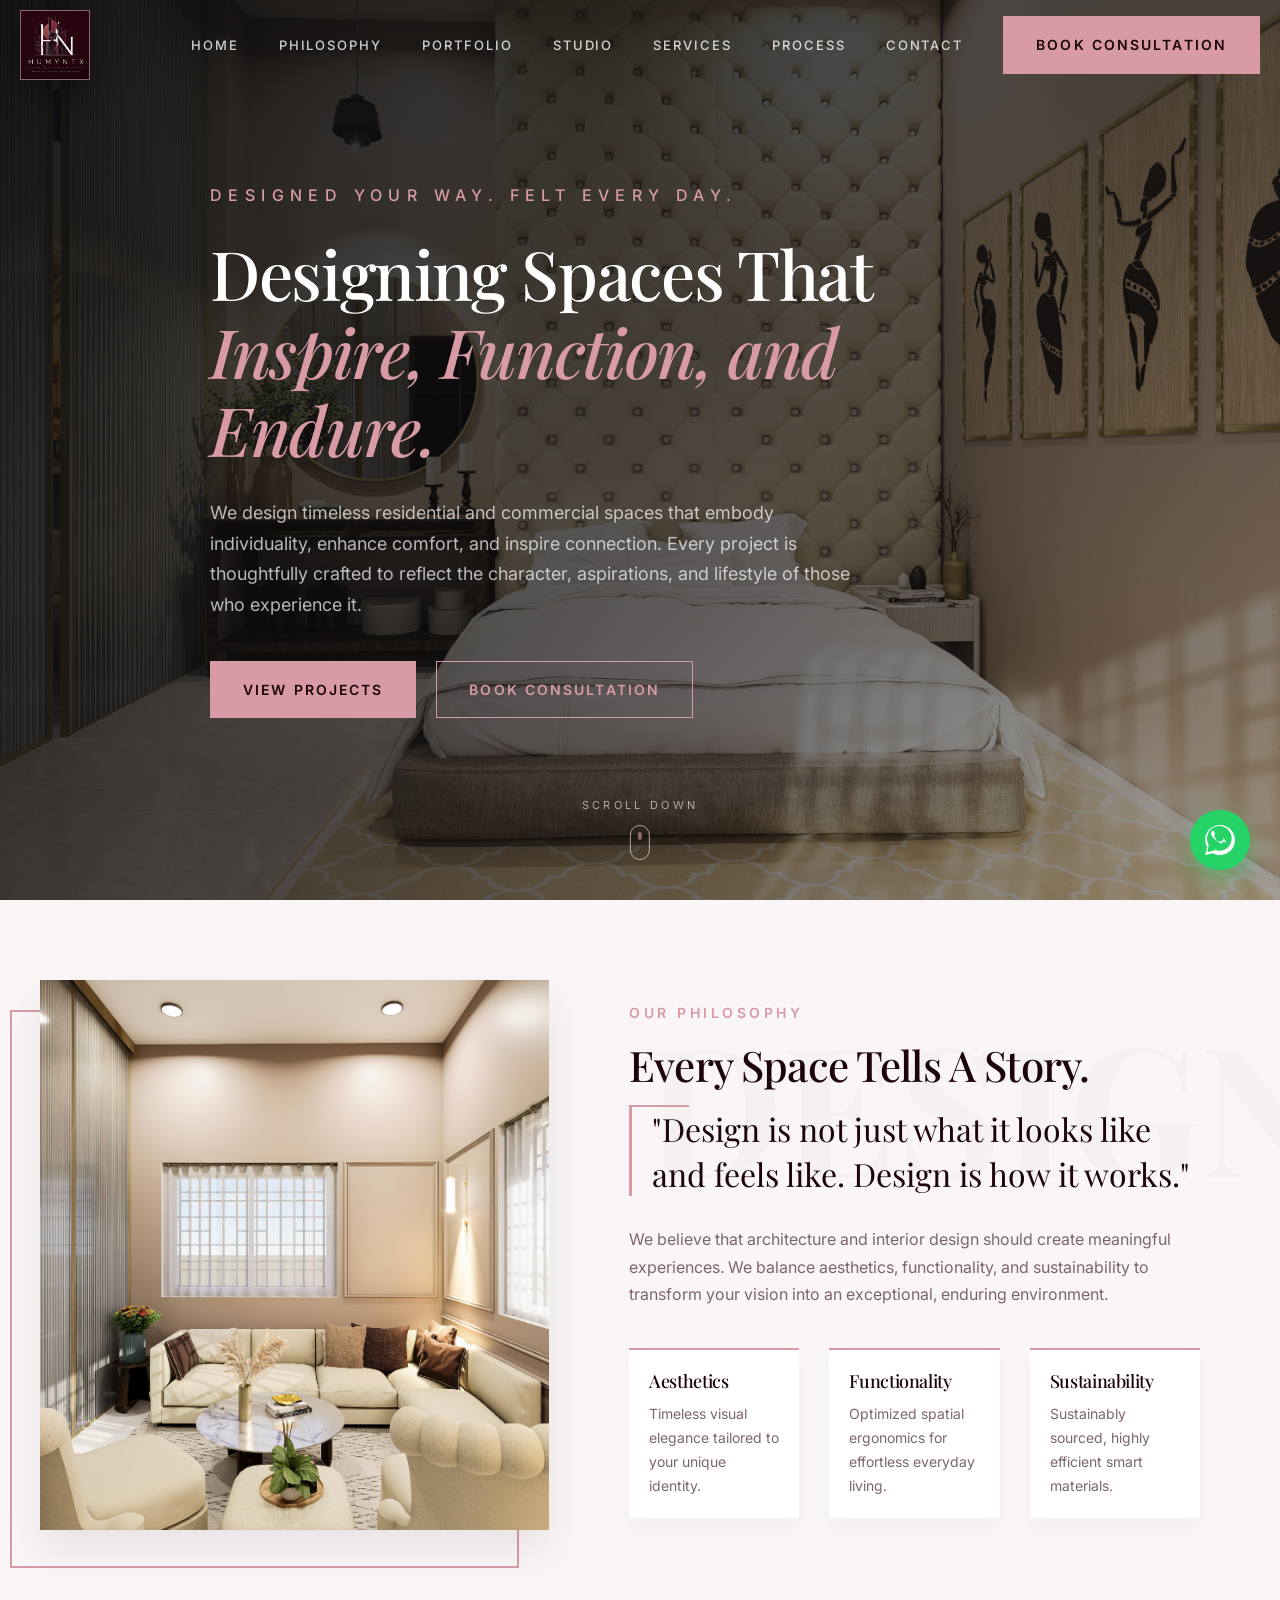
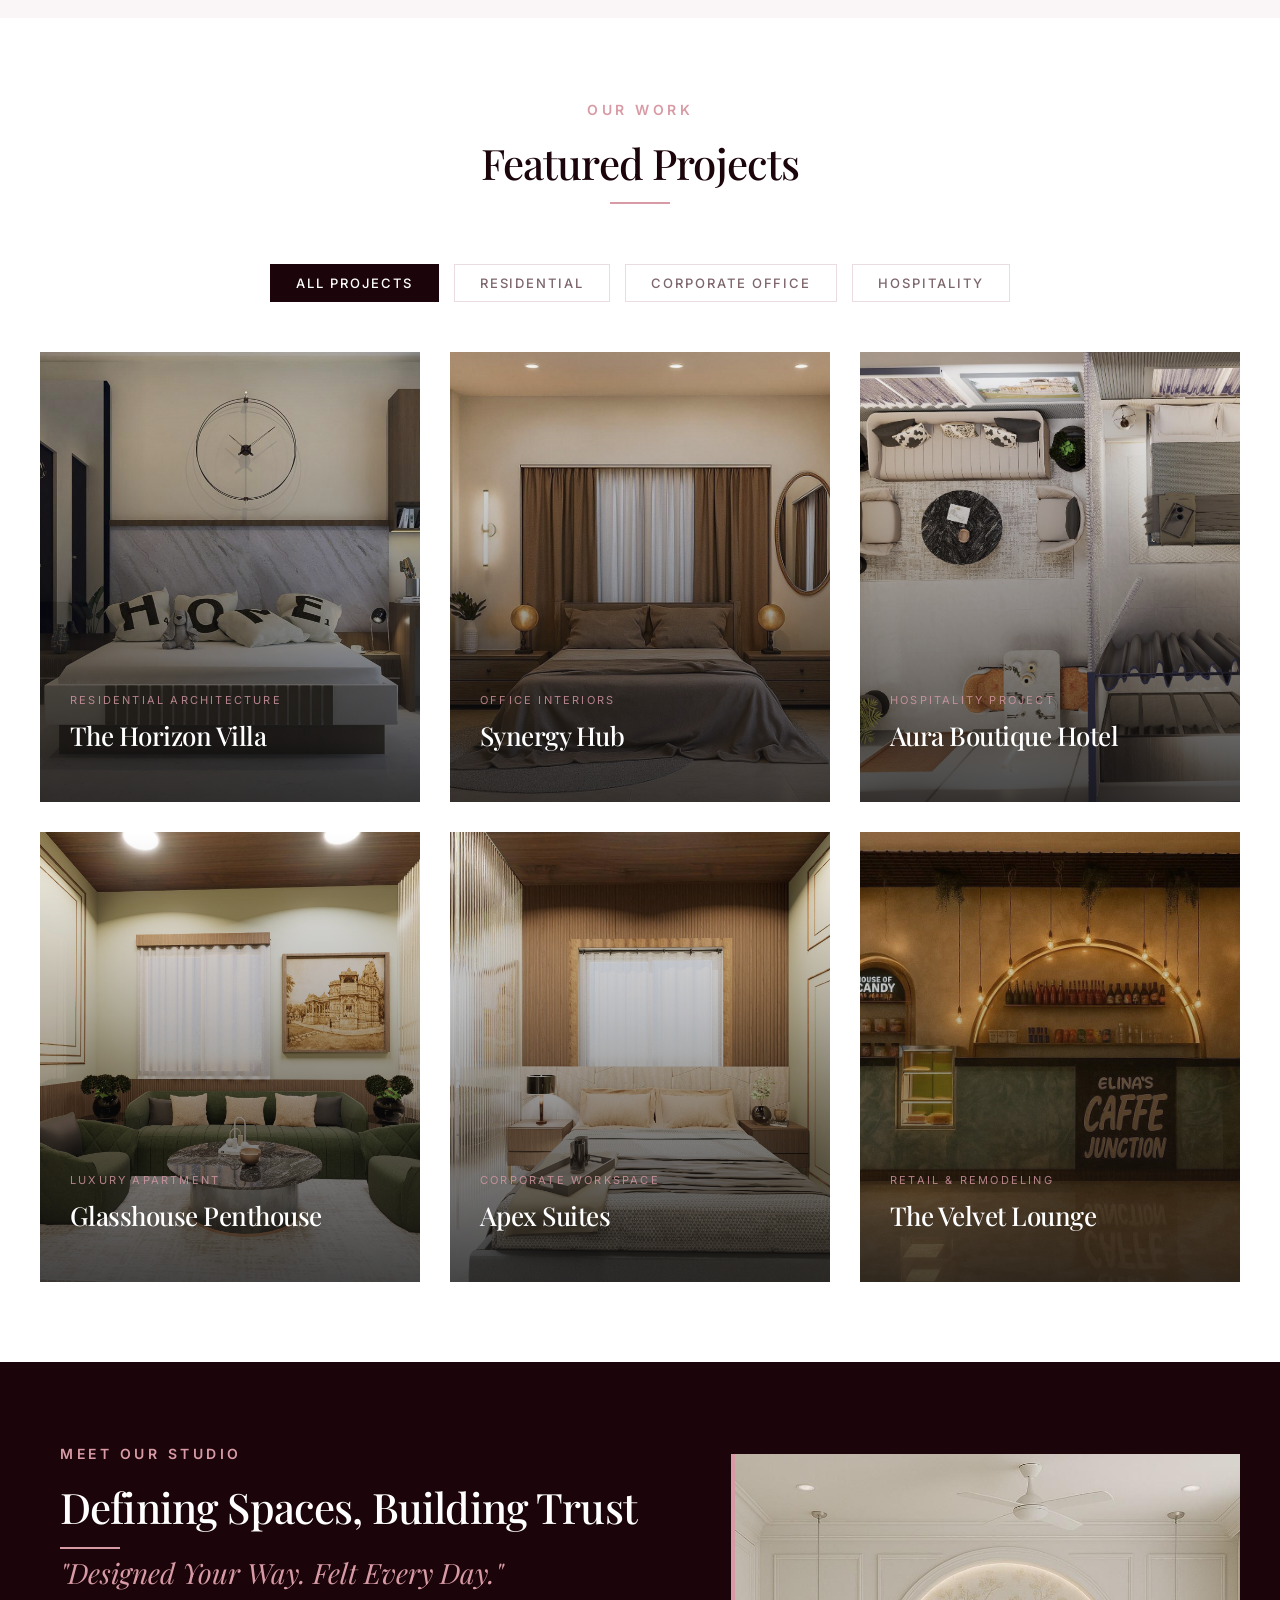
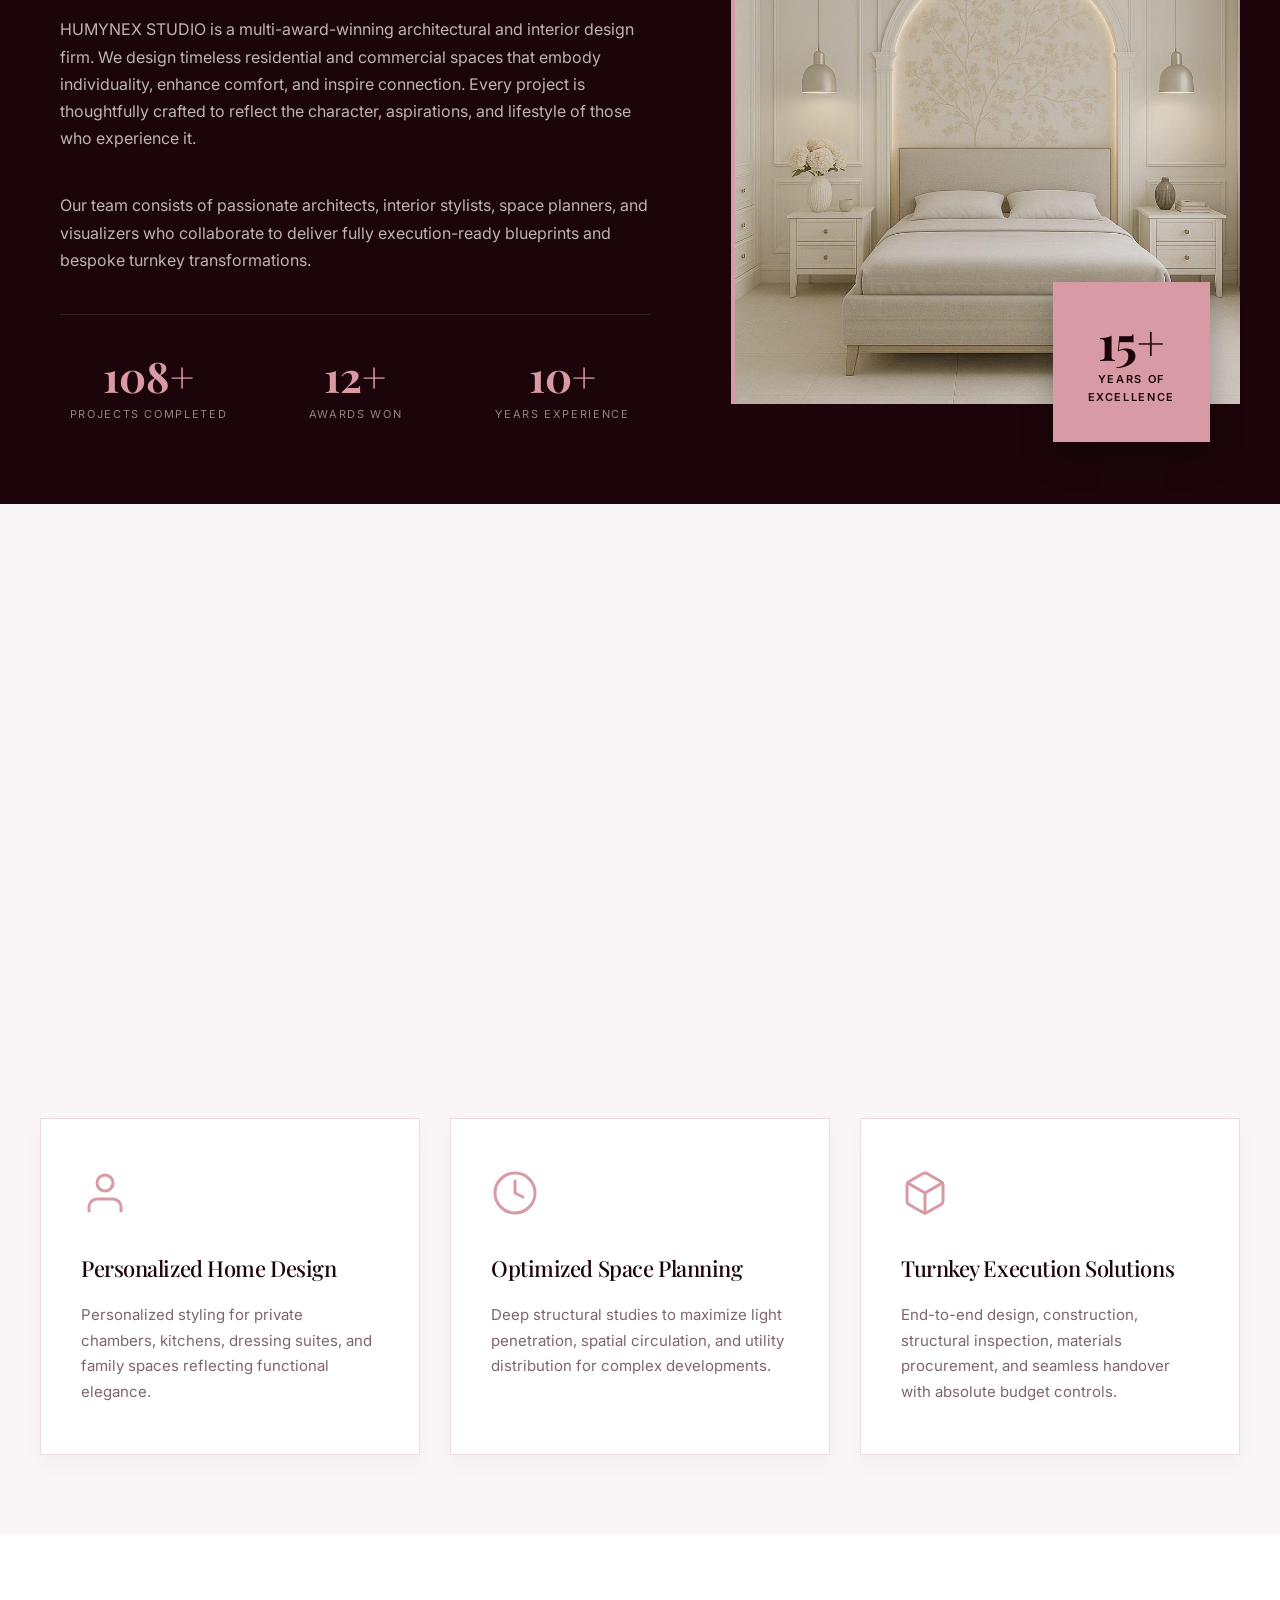
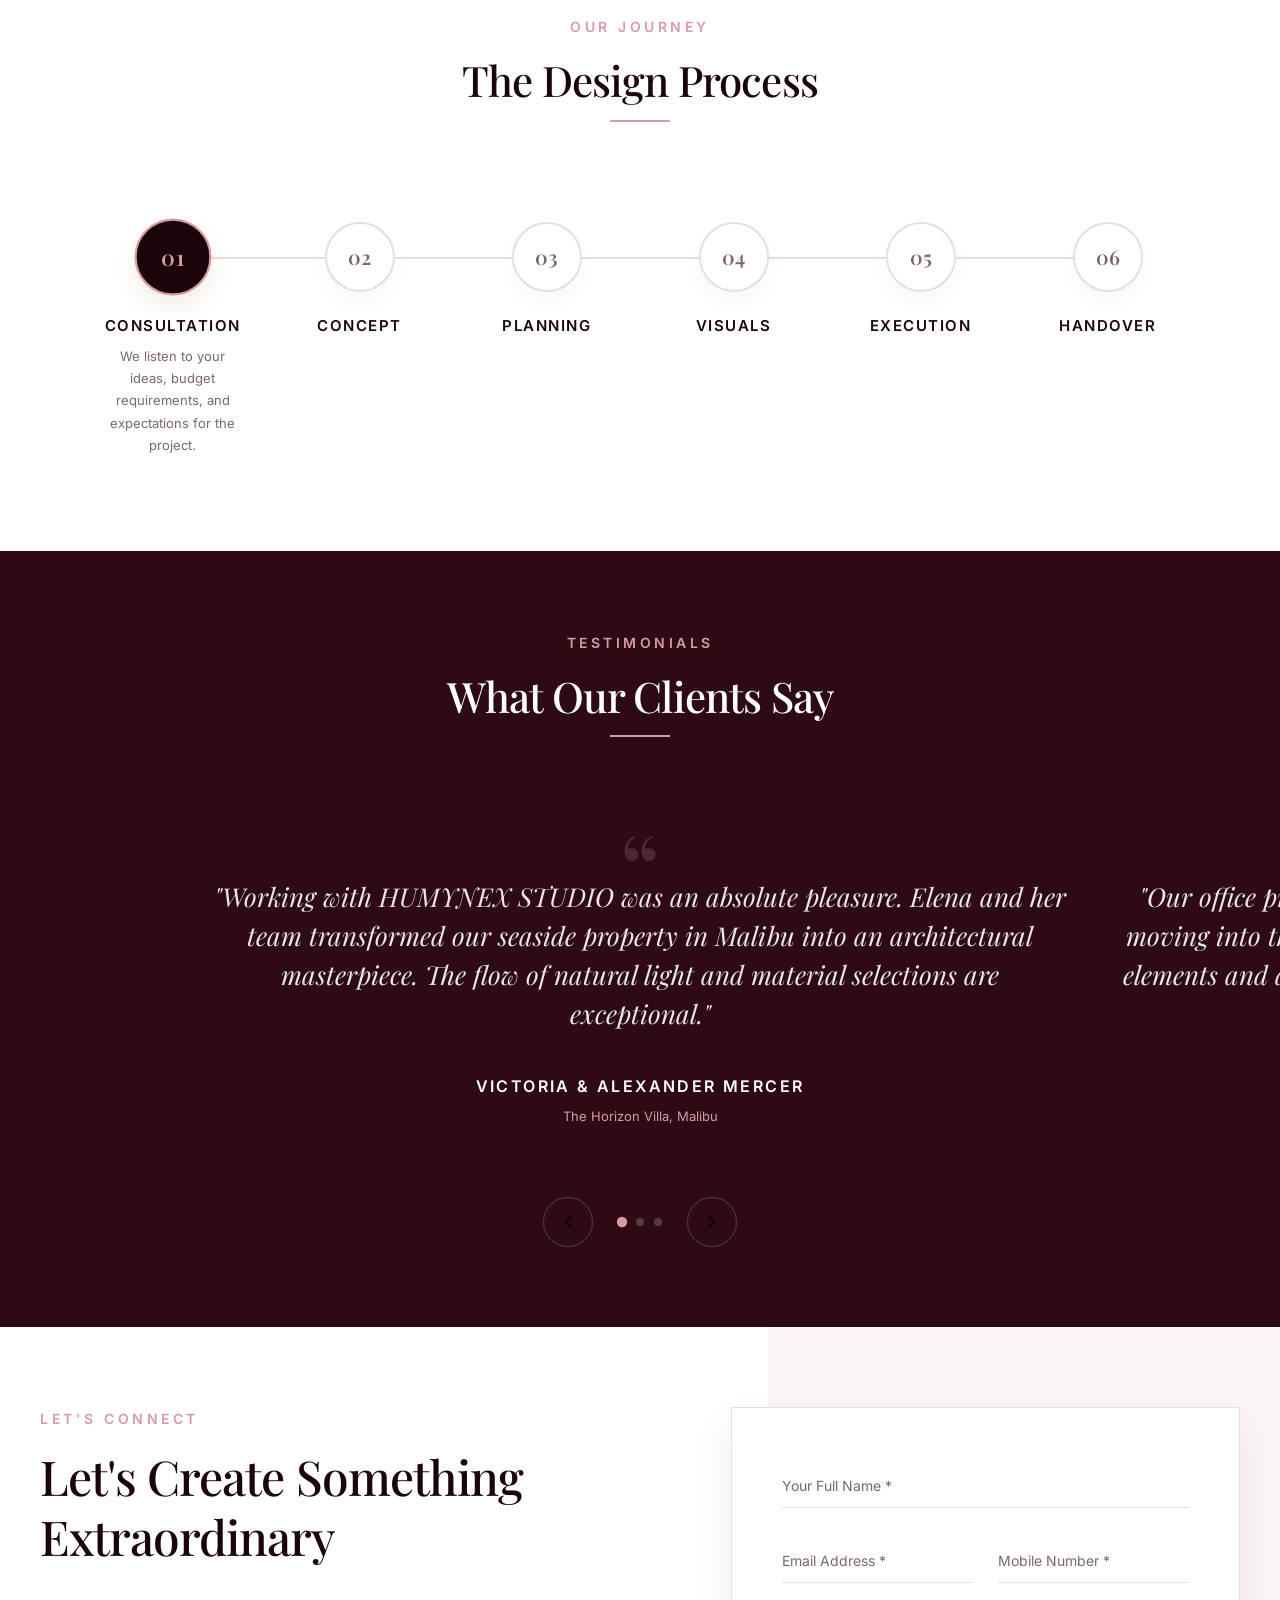
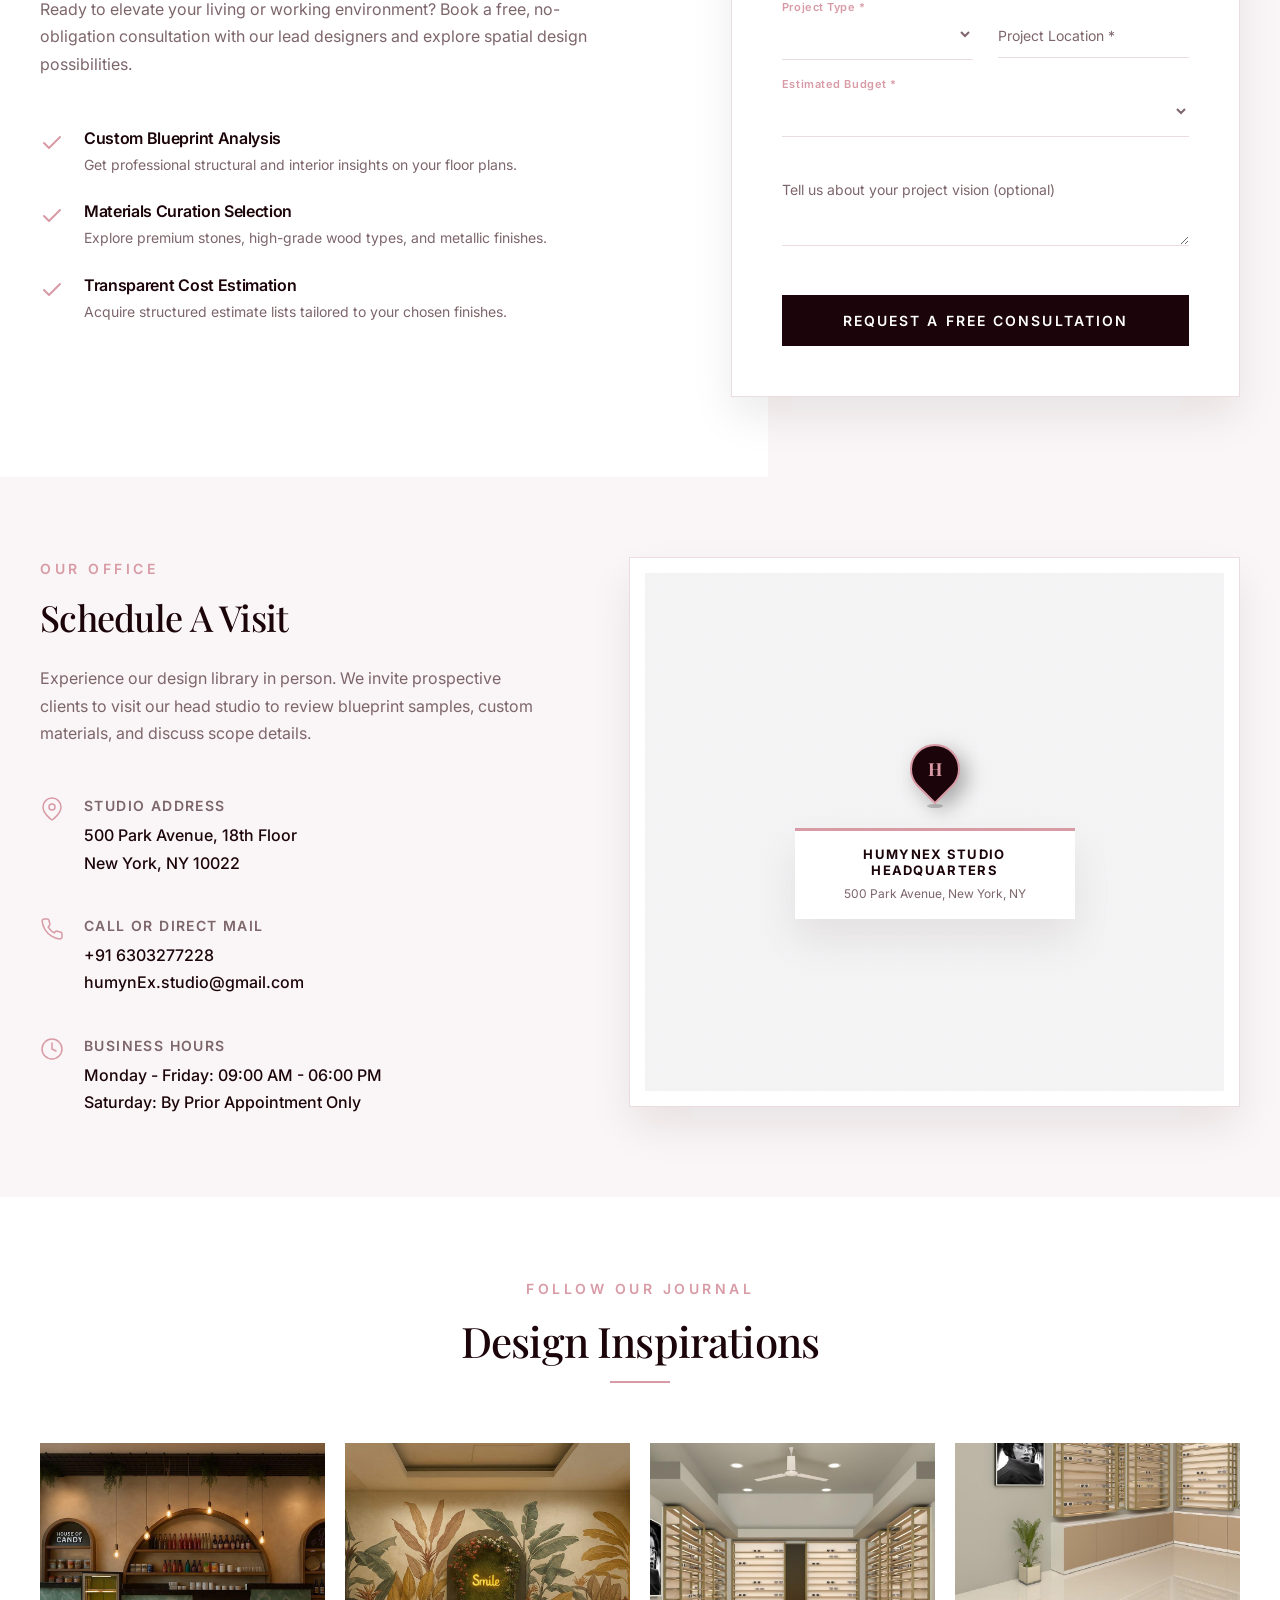
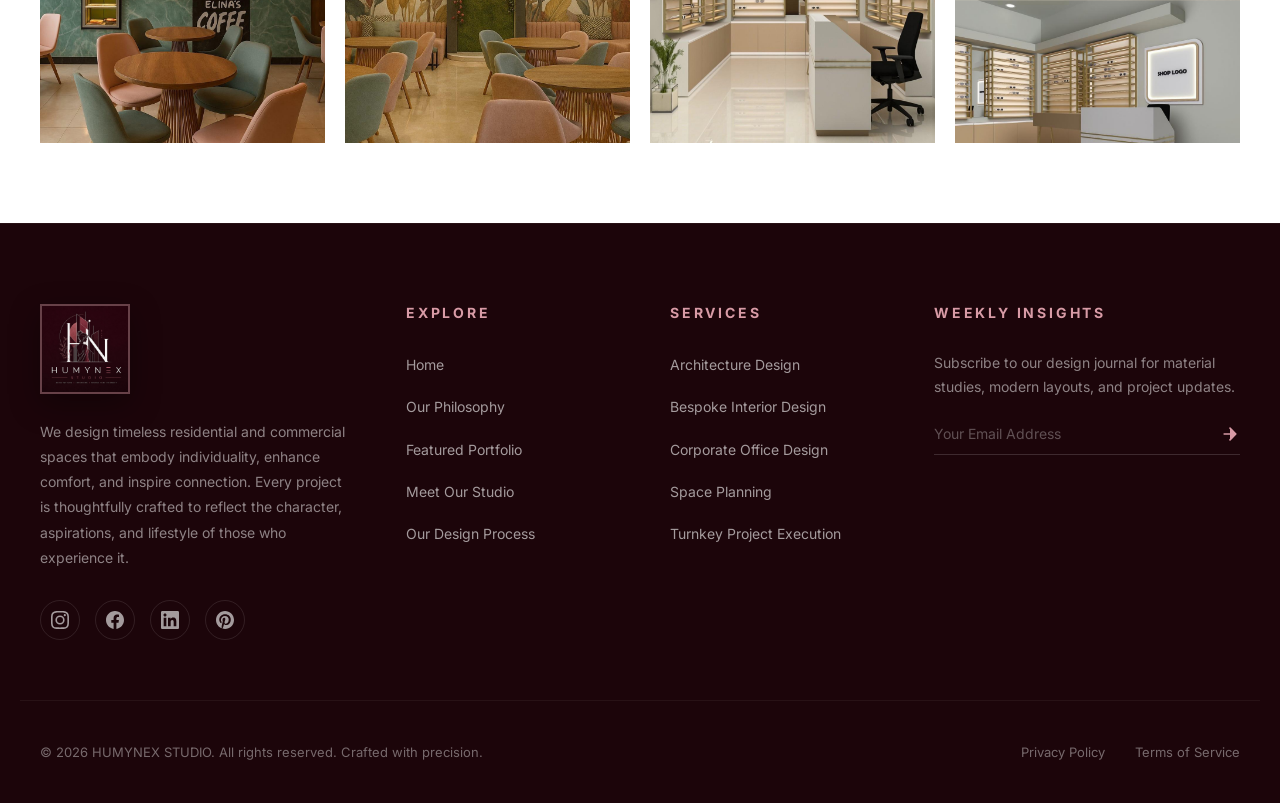
==== commit 7276753f: "Updated portfolio design and animations" ====
--- a/public/index.html
+++ b/public/index.html
@@ -5,10 +5,10 @@
   <meta name="viewport" content="width=device-width, initial-scale=1.0">
   
   <!-- SEO Meta Tags -->
-  <title>HAUS & CO. | Premium Architecture & Interior Design Firm</title>
-  <meta name="description" content="HAUS & CO. is a luxury architecture and interior design firm crafting premium residential, commercial, office, and hospitality spaces. Transform your space today.">
+  <title>HUMYNEX STUDIO | Premium Architecture & Interior Design Firm</title>
+  <meta name="description" content="HUMYNEX STUDIO is a luxury architecture and interior design firm. We design timeless residential and commercial spaces that embody individuality, enhance comfort, and inspire connection.">
   <meta name="keywords" content="architecture, interior design, luxury villa design, office design, workspace planning, residential renovation, space planning, bespoke interiors">
-  <meta name="author" content="HAUS & CO.">
+  <meta name="author" content="HUMYNEX STUDIO">
   
   <!-- Favicon Mock -->
   <link rel="icon" type="image/png" href="data:image/svg+xml;utf8,<svg xmlns='http://www.w3.org/2000/svg' viewBox='0 0 100 100'><text y='.9em' font-size='90' fill='%23c5a880'>H</text></svg>">
@@ -19,7 +19,7 @@
 <body>
 
   <!-- Floating WhatsApp Widget -->
-  <a href="https://wa.me/1234567890?text=Hi%20Haus%20%26%20Co.%2C%20I%20would%20like%20to%20schedule%20a%20consultation%20for%20my%20design%20project." 
+  <a href="https://wa.me/916303277228?text=Hi%20humynEx.studio%2C%20I%20would%20like%20to%20schedule%20a%20consultation%20for%20my%20design%20project." 
      class="whatsapp-widget" 
      id="whatsapp-widget" 
      target="_blank" 
@@ -33,11 +33,7 @@
   <header class="header" id="header">
     <div class="container nav-container">
       <a href="#home" class="logo" id="logo-link">
-        <span class="logo-icon">H</span>
-        <div class="logo-text">
-          <span class="logo-main">HAUS & CO.</span>
-          <span class="logo-sub">Architecture & Design</span>
-        </div>
+        <img src="images/logo.png" alt="HUMYNEX STUDIO Logo" class="logo-img">
       </a>
 
       <nav>
@@ -67,12 +63,12 @@
     <div class="hero-overlay"></div>
     <div class="container">
       <div class="hero-content">
-        <span class="hero-subtitle">Bespoke Architectural Spaces</span>
+        <span class="hero-subtitle">Designed Your Way. Felt Every Day.</span>
         <h1 class="hero-title">
           Designing Spaces That <span>Inspire, Function, and Endure.</span>
         </h1>
         <p class="hero-desc">
-          We craft high-end residential, corporate office, and luxury hospitality spaces that seamlessly blend functionality with timeless aesthetics.
+          We design timeless residential and commercial spaces that embody individuality, enhance comfort, and inspire connection. Every project is thoughtfully crafted to reflect the character, aspirations, and lifestyle of those who experience it.
         </p>
         <div class="hero-actions">
           <a href="#portfolio" class="btn btn-gold">View Projects</a>
@@ -93,7 +89,7 @@
     <div class="container">
       <div class="philosophy-grid">
         <div class="philosophy-image reveal-left">
-          <img src="images/hero_bg.png" alt="High-end Architectural Villa design by HAUS & CO.">
+          <img src="images/philosophy_about.jpg" alt="High-end Architectural Villa design by HUMYNEX STUDIO">
         </div>
         <div class="philosophy-content reveal-right">
           <span class="section-subtitle">Our Philosophy</span>
@@ -145,7 +141,7 @@
         <!-- Project 1 -->
         <div class="portfolio-item" data-category="residential" data-project-id="p1">
           <div class="portfolio-image-wrapper">
-            <img src="images/project_villas.png" alt="The Horizon Villa Interior">
+            <img src="images/portfolio_project_1.jpg" alt="The Horizon Villa Interior">
           </div>
           <div class="portfolio-overlay"></div>
           <div class="portfolio-info">
@@ -163,7 +159,7 @@
         <!-- Project 2 -->
         <div class="portfolio-item" data-category="corporate" data-project-id="p2">
           <div class="portfolio-image-wrapper">
-            <img src="images/project_office.png" alt="Synergy Corporate Office Hub">
+            <img src="images/portfolio_project_2.jpg" alt="Synergy Corporate Office Hub">
           </div>
           <div class="portfolio-overlay"></div>
           <div class="portfolio-info">
@@ -181,7 +177,7 @@
         <!-- Project 3 -->
         <div class="portfolio-item" data-category="hospitality" data-project-id="p3">
           <div class="portfolio-image-wrapper">
-            <img src="images/project_hospitality.png" alt="Aura Boutique Hotel Lobby">
+            <img src="images/portfolio_project_3.jpg" alt="Aura Boutique Hotel Lobby">
           </div>
           <div class="portfolio-overlay"></div>
           <div class="portfolio-info">
@@ -199,7 +195,7 @@
         <!-- Project 4 -->
         <div class="portfolio-item" data-category="residential" data-project-id="p4">
           <div class="portfolio-image-wrapper">
-            <img src="images/project_villas.png" alt="Glasshouse Penthouse View">
+            <img src="images/portfolio_project_4.jpg" alt="Glasshouse Penthouse View">
           </div>
           <div class="portfolio-overlay"></div>
           <div class="portfolio-info">
@@ -217,7 +213,7 @@
         <!-- Project 5 -->
         <div class="portfolio-item" data-category="corporate" data-project-id="p5">
           <div class="portfolio-image-wrapper">
-            <img src="images/project_office.png" alt="Apex Corporate Suites">
+            <img src="images/portfolio_project_5.jpg" alt="Apex Corporate Suites">
           </div>
           <div class="portfolio-overlay"></div>
           <div class="portfolio-info">
@@ -235,7 +231,7 @@
         <!-- Project 6 -->
         <div class="portfolio-item" data-category="hospitality" data-project-id="p6">
           <div class="portfolio-image-wrapper">
-            <img src="images/project_hospitality.png" alt="The Velvet Lounge Bar">
+            <img src="images/portfolio_project_6.jpg" alt="The Velvet Lounge Bar">
           </div>
           <div class="portfolio-overlay"></div>
           <div class="portfolio-info">
@@ -259,7 +255,7 @@
     <div class="modal-content">
       <button class="modal-close" id="modal-close" aria-label="Close modal">&times;</button>
       <div class="modal-image">
-        <img src="images/project_villas.png" id="modal-img-src" alt="Project Detail">
+        <img src="images/portfolio_project_1.jpg" id="modal-img-src" alt="Project Detail">
       </div>
       <div class="modal-info">
         <span class="modal-category" id="modal-cat-text">Category</span>
@@ -295,9 +291,9 @@
         <div class="studio-content reveal-left">
           <span class="section-subtitle">Meet Our Studio</span>
           <h2 class="section-title left-align">Defining Spaces, Building Trust</h2>
-          <div class="studio-message-title">"Precision is our hallmark. Luxury is our language."</div>
+          <div class="studio-message-title">"Designed Your Way. Felt Every Day."</div>
           <p class="studio-desc">
-            HAUS & CO. is a multi-award-winning architectural and interior design firm. Founded by Elena Rostova in 2011, we have designed over 150 luxury residences, high-performing corporate headquarters, and boutique hotels globally. 
+            HUMYNEX STUDIO is a multi-award-winning architectural and interior design firm. We design timeless residential and commercial spaces that embody individuality, enhance comfort, and inspire connection. Every project is thoughtfully crafted to reflect the character, aspirations, and lifestyle of those who experience it.
           </p>
           <p class="studio-desc">
             Our team consists of passionate architects, interior stylists, space planners, and visualizers who collaborate to deliver fully execution-ready blueprints and bespoke turnkey transformations.
@@ -320,7 +316,7 @@
           </div>
         </div>
         <div class="studio-image-wrapper reveal-right">
-          <img src="images/studio_team.png" alt="HAUS & CO. Architecture studio and design office">
+          <img src="images/studio_team_work.jpg" alt="HUMYNEX STUDIO Architecture studio and design office">
           <div class="studio-experience-badge">
             <span class="studio-experience-num">15+</span>
             <span class="studio-experience-lbl">Years of<br>Excellence</span>
@@ -490,7 +486,7 @@
           <div class="testimonial-slide">
             <span class="quote-icon">“</span>
             <blockquote class="testimonial-text">
-              "Working with HAUS & CO. was an absolute pleasure. Elena and her team transformed our seaside property in Malibu into an architectural masterpiece. The flow of natural light and material selections are exceptional."
+              "Working with HUMYNEX STUDIO was an absolute pleasure. Elena and her team transformed our seaside property in Malibu into an architectural masterpiece. The flow of natural light and material selections are exceptional."
             </blockquote>
             <div class="client-info">
               <span class="client-name">Victoria & Alexander Mercer</span>
@@ -502,7 +498,7 @@
           <div class="testimonial-slide">
             <span class="quote-icon">“</span>
             <blockquote class="testimonial-text">
-              "Our office productivity and team morale has shot up dramatically since moving into the new space designed by HAUS & CO. The biophilic elements and acoustics are incredibly planned. Absolutely recommended for corporate projects!"
+              "Our office productivity and team morale has shot up dramatically since moving into the new space designed by HUMYNEX STUDIO. The biophilic elements and acoustics are incredibly planned. Absolutely recommended for corporate projects!"
             </blockquote>
             <div class="client-info">
               <span class="client-name">Marcus Vance</span>
@@ -595,7 +591,7 @@
         
         <!-- Success Alert -->
         <div class="form-alert" id="form-alert">
-          Thank you for reaching out! A senior design architect from HAUS & CO. will contact you within 24 hours to schedule your consultation.
+          Thank you for reaching out! A senior design architect from HUMYNEX STUDIO will contact you within 24 hours to schedule your consultation.
         </div>
 
         <form id="consultation-form">
@@ -689,7 +685,7 @@
             </div>
             <div>
               <h5>Call Or Direct Mail</h5>
-              <p><a href="tel:+12125550190">+1 (212) 555-0190</a><br><a href="mailto:studio@hausandco.design">studio@hausandco.design</a></p>
+              <p><a href="tel:+916303277228">+91 6303277228</a><br><a href="mailto:humynEx.studio@gmail.com">humynEx.studio@gmail.com</a></p>
             </div>
           </div>
 
@@ -718,7 +714,7 @@
               <div class="marker-shadow"></div>
             </div>
             <div class="map-info-box">
-              <h6>HAUS & CO. HEADQUARTERS</h6>
+              <h6>HUMYNEX STUDIO HEADQUARTERS</h6>
               <p>500 Park Avenue, New York, NY</p>
             </div>
           </div>
@@ -738,8 +734,8 @@
       <div class="social-grid reveal">
         
         <!-- Post 1 -->
-        <div class="social-card">
-          <img src="images/project_villas.png" alt="Instagram Post: Modern Villa Glass Facades">
+        <a href="https://www.instagram.com/humynex_studio?igsh=MWtsNjV0NWp0YTI3eQ==" target="_blank" class="social-card">
+          <img src="images/social_post_1.jpg" alt="Instagram Post: Modern Villa Glass Facades">
           <div class="social-card-overlay">
             <div class="social-icon">
               <svg viewBox="0 0 24 24" width="32" height="32" stroke="currentColor" stroke-width="2" fill="none" stroke-linecap="round" stroke-linejoin="round">
@@ -748,13 +744,13 @@
                 <line x1="17.5" y1="6.5" x2="17.51" y2="6.5"/>
               </svg>
             </div>
-            <span class="social-text">@hausandco.design</span>
-          </div>
-        </div>
+            <span class="social-text">@humynex_studio</span>
+          </div>
+        </a>
 
         <!-- Post 2 -->
-        <div class="social-card">
-          <img src="images/project_office.png" alt="Instagram Post: Biophilic Lounge design insights">
+        <a href="https://www.instagram.com/humynex_studio?igsh=MWtsNjV0NWp0YTI3eQ==" target="_blank" class="social-card">
+          <img src="images/social_post_2.jpg" alt="Instagram Post: Biophilic Lounge design insights">
           <div class="social-card-overlay">
             <div class="social-icon">
               <svg viewBox="0 0 24 24" width="32" height="32" stroke="currentColor" stroke-width="2" fill="none" stroke-linecap="round" stroke-linejoin="round">
@@ -763,13 +759,13 @@
                 <line x1="17.5" y1="6.5" x2="17.51" y2="6.5"/>
               </svg>
             </div>
-            <span class="social-text">@hausandco.design</span>
-          </div>
-        </div>
+            <span class="social-text">@humynex_studio</span>
+          </div>
+        </a>
 
         <!-- Post 3 -->
-        <div class="social-card">
-          <img src="images/project_hospitality.png" alt="Instagram Post: Velvet fabric and indirect warm lights selection">
+        <a href="https://www.instagram.com/humynex_studio?igsh=MWtsNjV0NWp0YTI3eQ==" target="_blank" class="social-card">
+          <img src="images/social_post_3.jpg" alt="Instagram Post: Velvet fabric and indirect warm lights selection">
           <div class="social-card-overlay">
             <div class="social-icon">
               <svg viewBox="0 0 24 24" width="32" height="32" stroke="currentColor" stroke-width="2" fill="none" stroke-linecap="round" stroke-linejoin="round">
@@ -778,13 +774,13 @@
                 <line x1="17.5" y1="6.5" x2="17.51" y2="6.5"/>
               </svg>
             </div>
-            <span class="social-text">@hausandco.design</span>
-          </div>
-        </div>
+            <span class="social-text">@humynex_studio</span>
+          </div>
+        </a>
 
         <!-- Post 4 -->
-        <div class="social-card">
-          <img src="images/hero_bg.png" alt="Instagram Post: Sunset illumination of custom penthouse projects">
+        <a href="https://www.instagram.com/humynex_studio?igsh=MWtsNjV0NWp0YTI3eQ==" target="_blank" class="social-card">
+          <img src="images/social_post_4.jpg" alt="Instagram Post: Sunset illumination of custom penthouse projects">
           <div class="social-card-overlay">
             <div class="social-icon">
               <svg viewBox="0 0 24 24" width="32" height="32" stroke="currentColor" stroke-width="2" fill="none" stroke-linecap="round" stroke-linejoin="round">
@@ -793,9 +789,9 @@
                 <line x1="17.5" y1="6.5" x2="17.51" y2="6.5"/>
               </svg>
             </div>
-            <span class="social-text">@hausandco.design</span>
-          </div>
-        </div>
+            <span class="social-text">@humynex_studio</span>
+          </div>
+        </a>
 
       </div>
     </div>
@@ -808,17 +804,13 @@
       <!-- Footer Col 1 -->
       <div class="footer-brand">
         <a href="#home" class="logo">
-          <span class="logo-icon">H</span>
-          <div class="logo-text">
-            <span class="logo-main">HAUS & CO.</span>
-            <span class="logo-sub">Architecture & Design</span>
-          </div>
+          <img src="images/logo.png" alt="HUMYNEX STUDIO Logo" class="logo-img footer-logo-img">
         </a>
         <p class="footer-brand-desc">
-          Bespoke high-end spaces balancing pure structural visual harmony, sustainable materials engineering, and ergonomic floor plan distribution.
+          We design timeless residential and commercial spaces that embody individuality, enhance comfort, and inspire connection. Every project is thoughtfully crafted to reflect the character, aspirations, and lifestyle of those who experience it.
         </p>
         <div class="footer-socials">
-          <a href="#" class="footer-social-link" aria-label="Instagram">
+          <a href="https://www.instagram.com/humynex_studio?igsh=MWtsNjV0NWp0YTI3eQ==" class="footer-social-link" target="_blank" aria-label="Instagram">
             <svg viewBox="0 0 24 24" width="18" height="18" fill="currentColor">
               <path d="M12 2.163c3.204 0 3.584.012 4.85.07 3.252.148 4.771 1.691 4.919 4.919.058 1.265.069 1.645.069 4.849 0 3.205-.012 3.584-.069 4.849-.149 3.225-1.664 4.771-4.919 4.919-1.266.058-1.644.07-4.85.07-3.204 0-3.584-.012-4.849-.07-3.26-.149-4.771-1.699-4.919-4.92-.058-1.265-.07-1.644-.07-4.849 0-3.204.013-3.583.07-4.849.149-3.227 1.664-4.771 4.919-4.919 1.266-.057 1.645-.069 4.849-.069zM12 0C8.741 0 8.333.014 7.053.072 2.695.272.273 2.69.073 7.051.014 8.333 0 8.741 0 12c0 3.259.014 3.668.072 4.948.2 4.358 2.618 6.78 6.98 6.98 1.281.058 1.689.072 4.948.072 3.259 0 3.668-.014 4.948-.072 4.354-.2 6.782-2.618 6.979-6.98.059-1.28.073-1.689.073-4.948 0-3.259-.014-3.667-.072-4.947-.196-4.354-2.617-6.78-6.979-6.98C15.668.014 15.259 0 12 0zm0 5.838a6.162 6.162 0 1 0 0 12.324 6.162 6.162 0 0 0 0-12.324zM12 16a4 4 0 1 1 0-8 4 4 0 0 1 0 8zm6.406-11.845a1.44 1.44 0 1 0 0 2.881 1.44 1.44 0 0 0 0-2.881z"/>
             </svg>
@@ -886,7 +878,7 @@
     <!-- Footer Bottom -->
     <div class="container footer-bottom">
       <div class="copyright">
-        &copy; 2026 HAUS & CO. All rights reserved. Crafted with precision.
+        &copy; 2026 HUMYNEX STUDIO. All rights reserved. Crafted with precision.
       </div>
       <div class="footer-bottom-links">
         <a href="#">Privacy Policy</a>
--- a/public/style.css
+++ b/public/style.css
@@ -8,19 +8,19 @@
 
 /* --- CSS Variables / Design Tokens --- */
 :root {
-  /* Color Palette */
-  --color-charcoal-dark: #0f0f10;
-  --color-charcoal: #18181b;
-  --color-charcoal-light: #27272a;
-  --color-gold: #c5a880;
-  --color-gold-hover: #a3875f;
-  --color-gold-light: rgba(197, 168, 128, 0.15);
-  --color-cream: #faf9f6;
+  /* Color Palette - Matched perfectly to the Burgundy and Rose Gold brand logo */
+  --color-charcoal-dark: #1c050a;
+  --color-charcoal: #2d0a14;
+  --color-charcoal-light: #3e121e;
+  --color-gold: #d89ba6;
+  --color-gold-hover: #b0707c;
+  --color-gold-light: rgba(216, 155, 166, 0.15);
+  --color-cream: #faf5f6;
   --color-white: #ffffff;
-  --color-gray-dark: #3f3f46;
-  --color-gray-medium: #71717a;
-  --color-gray-light: #e4e4e7;
-  --color-gray-bg: #f4f4f5;
+  --color-gray-dark: #4a383c;
+  --color-gray-medium: #7d666b;
+  --color-gray-light: #ebdce0;
+  --color-gray-bg: #f5ecef;
 
   /* Typography */
   --font-serif: 'Playfair Display', Georgia, serif;
@@ -31,10 +31,10 @@
   --transition-fast: all 0.25s ease;
   
   /* Shadows & Glassmorphism */
-  --shadow-premium: 0 20px 40px rgba(0, 0, 0, 0.08);
-  --shadow-light: 0 10px 20px rgba(0, 0, 0, 0.03);
-  --glass-bg: rgba(24, 24, 26, 0.85);
-  --glass-border: rgba(197, 168, 128, 0.2);
+  --shadow-premium: 0 20px 40px rgba(28, 5, 10, 0.08);
+  --shadow-light: 0 10px 20px rgba(28, 5, 10, 0.03);
+  --glass-bg: rgba(28, 5, 10, 0.85);
+  --glass-border: rgba(216, 155, 166, 0.2);
   --glass-blur: blur(12px);
 
   /* Spacing */
@@ -291,47 +291,30 @@
   gap: 1.2rem;
 }
 
+.logo-img {
+  height: 70px;
+  width: auto;
+  border: 1.5px solid rgba(216, 155, 166, 0.6);
+  box-shadow: 0 10px 30px rgba(0, 0, 0, 0.35);
+  transition: var(--transition-smooth);
+}
+
+.header.scrolled .logo-img {
+  height: 55px;
+  border-color: rgba(216, 155, 166, 0.8);
+}
+
+.footer-logo-img {
+  height: 90px;
+  border: 2px solid rgba(216, 155, 166, 0.4);
+}
+
 .logo-icon {
-  font-family: var(--font-serif);
-  font-size: 2.8rem;
-  font-weight: 700;
-  color: var(--color-gold);
-  border: 1px solid var(--color-gold);
-  width: 45px;
-  height: 45px;
-  display: flex;
-  align-items: center;
-  justify-content: center;
-  letter-spacing: 0px;
+  display: none;
 }
 
 .logo-text {
-  display: flex;
-  flex-direction: column;
-}
-
-.logo-main {
-  font-family: var(--font-serif);
-  font-size: 2.2rem;
-  font-weight: 600;
-  color: var(--color-white);
-  letter-spacing: 0.1em;
-  text-transform: uppercase;
-  line-height: 1;
-}
-
-.header.scrolled .logo-main {
-  color: var(--color-white);
-}
-
-.logo-sub {
-  font-family: var(--font-sans);
-  font-size: 0.9rem;
-  letter-spacing: 0.35em;
-  color: var(--color-gold);
-  text-transform: uppercase;
-  line-height: 1;
-  margin-top: 4px;
+  display: none;
 }
 
 .nav-menu {
@@ -421,7 +404,7 @@
   left: 0;
   width: 100%;
   height: 100%;
-  background-image: url('images/hero_bg.png');
+  background-image: url('images/hero_bg.jpg');
   background-size: cover;
   background-position: center;
   transform: scale(1.05);
@@ -1964,9 +1947,31 @@
 }
 
 @media (max-width: 768px) {
+  :root {
+    --section-padding: var(--section-padding-mobile);
+  }
+
   /* Mobile Header Navigation */
   .nav-toggle {
     display: flex;
+    position: relative;
+    z-index: 1001;
+  }
+
+  .nav-container {
+    height: 70px;
+  }
+
+  .logo-img {
+    height: 50px;
+  }
+
+  .header.scrolled .nav-container {
+    height: 60px;
+  }
+
+  .header.scrolled .logo-img {
+    height: 42px;
   }
 
   .nav-menu {
@@ -2001,16 +2006,59 @@
   }
 
   .hero-title {
-    font-size: 4.8rem;
+    font-size: 4.2rem;
+  }
+
+  .hero-desc {
+    font-size: 1.5rem;
+    margin-bottom: 3rem;
   }
 
   .hero-actions {
     flex-direction: column;
     gap: 1.5rem;
+    width: 100%;
+  }
+
+  .hero-actions .btn {
+    width: 100%;
+    text-align: center;
+  }
+
+  /* Philosophy Section Responsive Scaling */
+  .philosophy-image img {
+    height: 350px;
+  }
+
+  .philosophy-image::after {
+    top: 2rem;
+    left: -1.5rem;
+  }
+
+  .philosophy-pillars {
+    grid-template-columns: 1fr;
+    gap: 2rem;
   }
 
   .portfolio-grid, .services-grid {
     grid-template-columns: 1fr;
+  }
+
+  /* Studio Section Responsive Scaling */
+  .studio-image-wrapper img {
+    height: 350px;
+  }
+
+  .studio-experience-badge {
+    padding: 2.2rem;
+    bottom: -2rem;
+    right: 1.5rem;
+  }
+
+  .studio-stats {
+    grid-template-columns: 1fr;
+    gap: 2.5rem;
+    padding-top: 3rem;
   }
 
   .timeline {
@@ -2056,6 +2104,11 @@
     padding: 3rem;
   }
 
+  /* Map Panel Scaling */
+  .contact-map-panel {
+    height: 380px;
+  }
+
   .form-group-row {
     grid-template-columns: 1fr;
     gap: 0;
@@ -2074,4 +2127,18 @@
     gap: 2rem;
     text-align: center;
   }
-}
+
+  /* WhatsApp Widget Mobile Fit */
+  .whatsapp-widget {
+    bottom: 2rem;
+    right: 2rem;
+    width: 50px;
+    height: 50px;
+    box-shadow: 0 8px 20px rgba(37, 211, 102, 0.35);
+  }
+
+  .whatsapp-widget svg {
+    width: 26px;
+    height: 26px;
+  }
+}
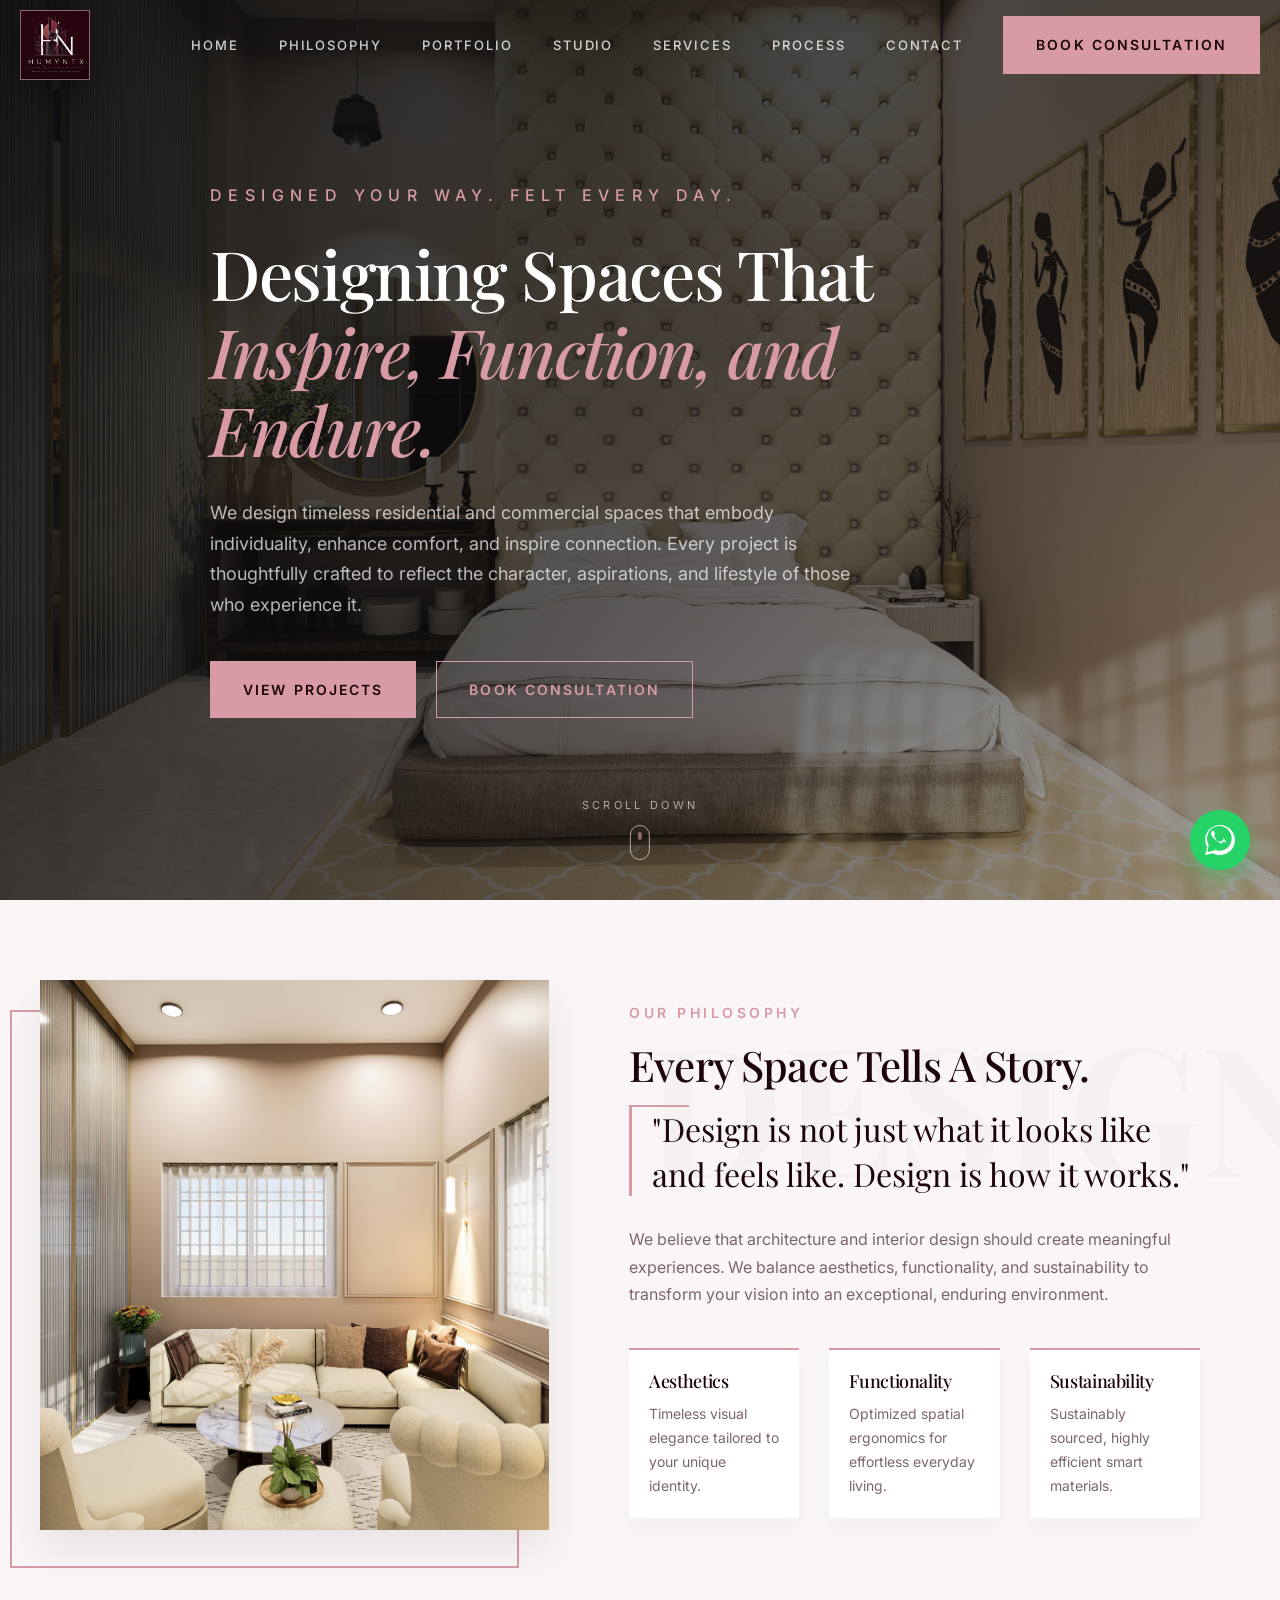
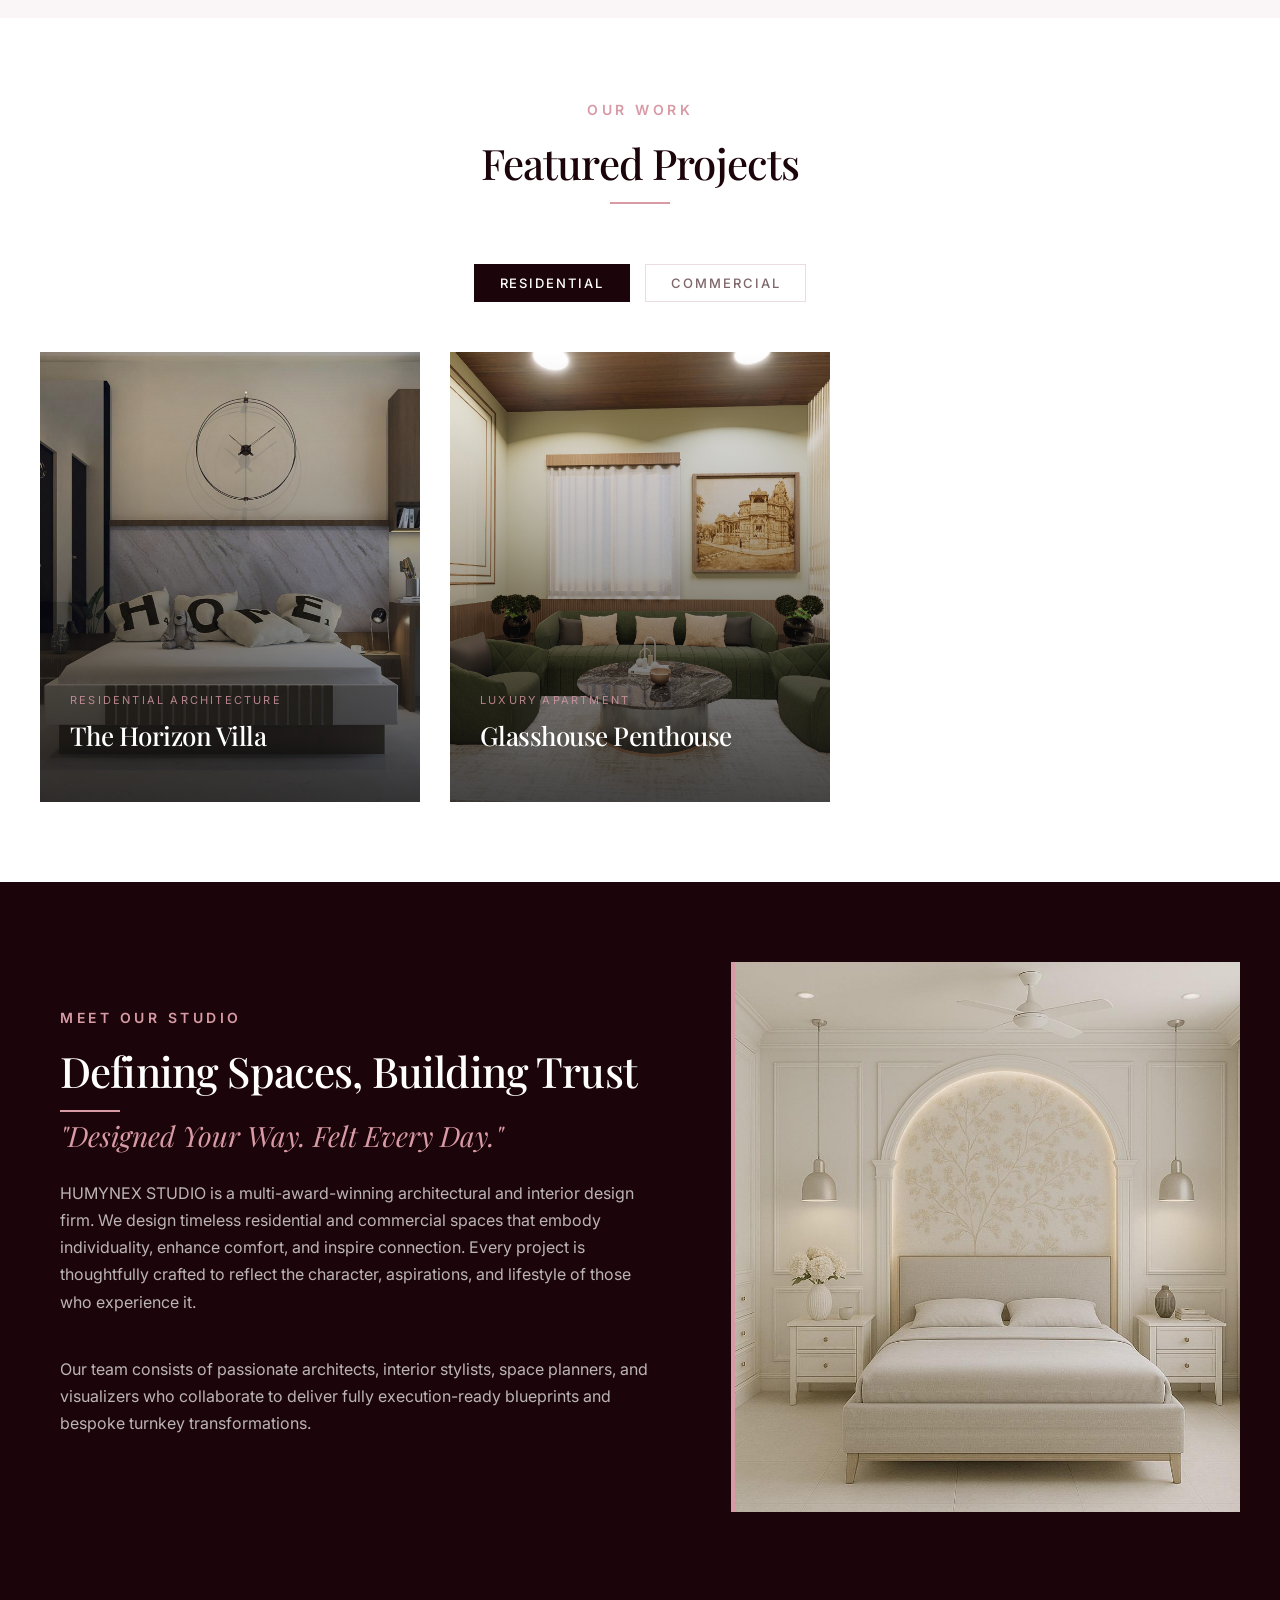
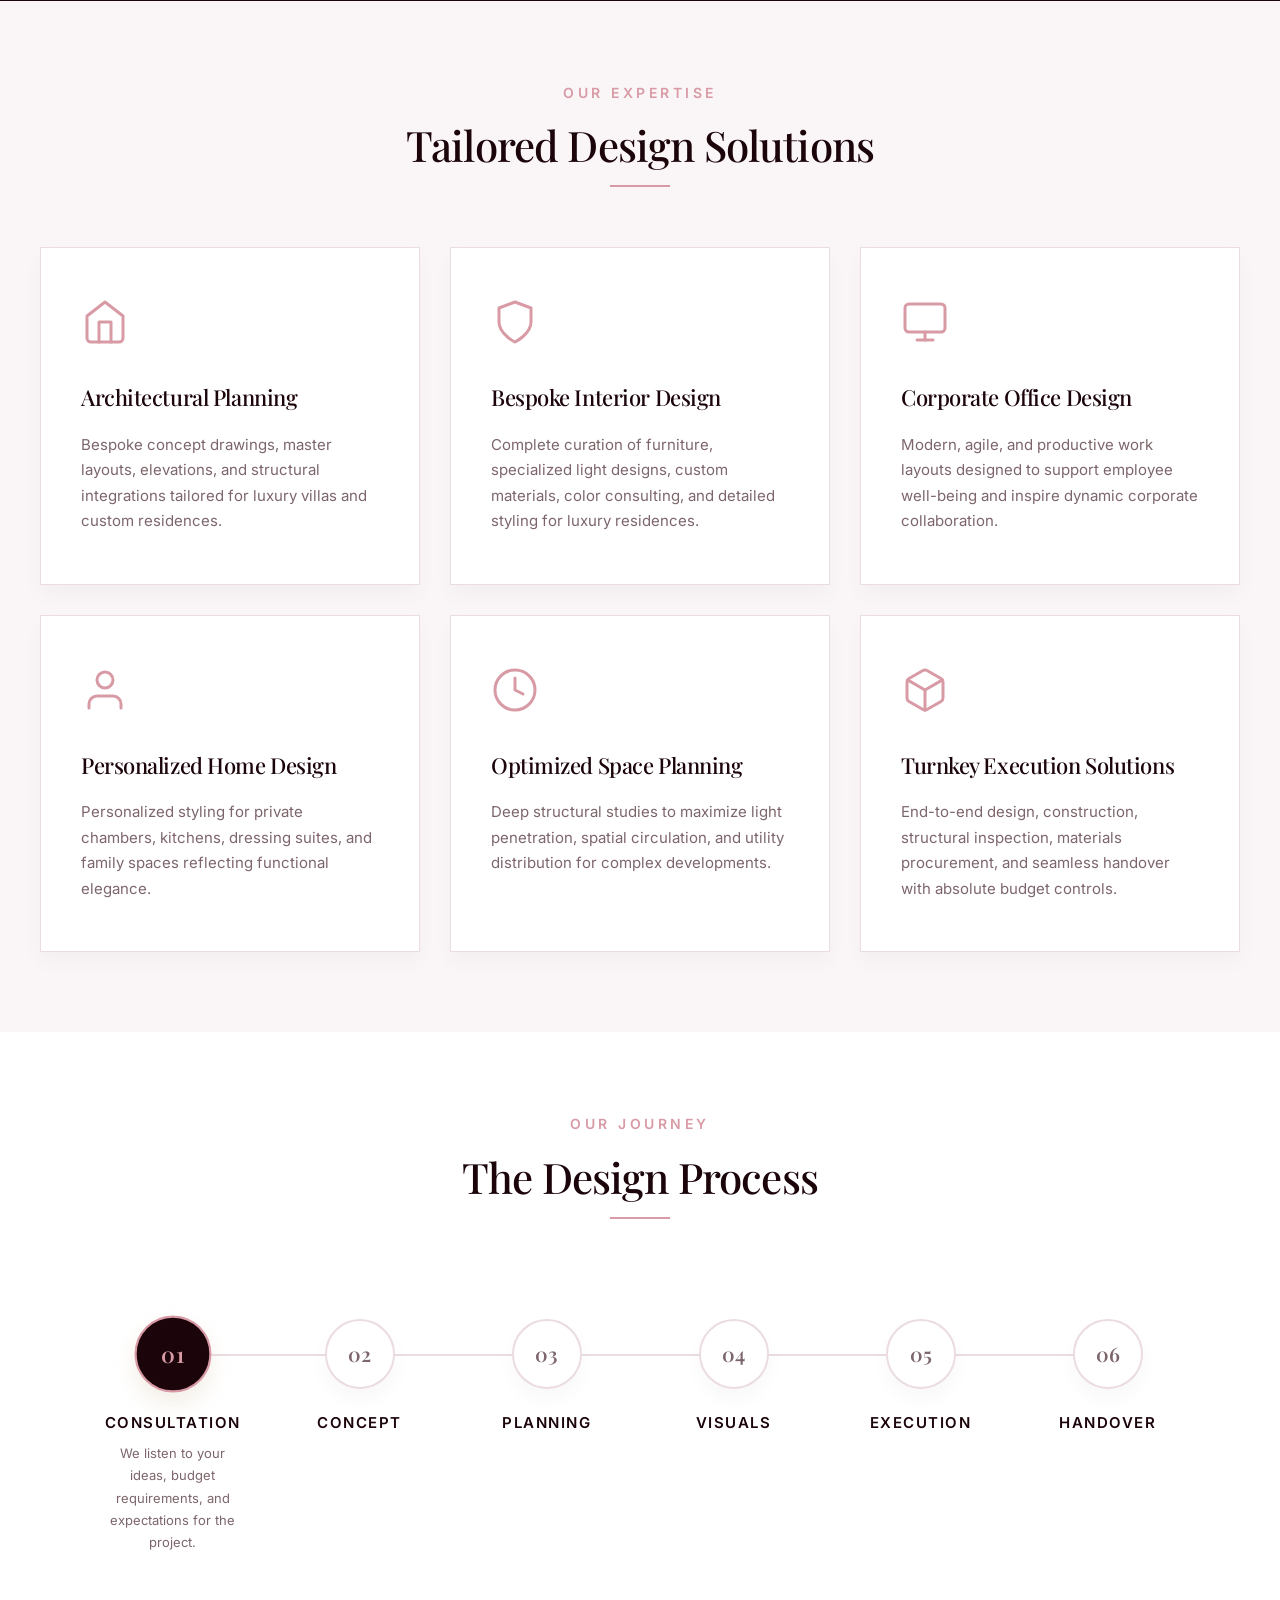
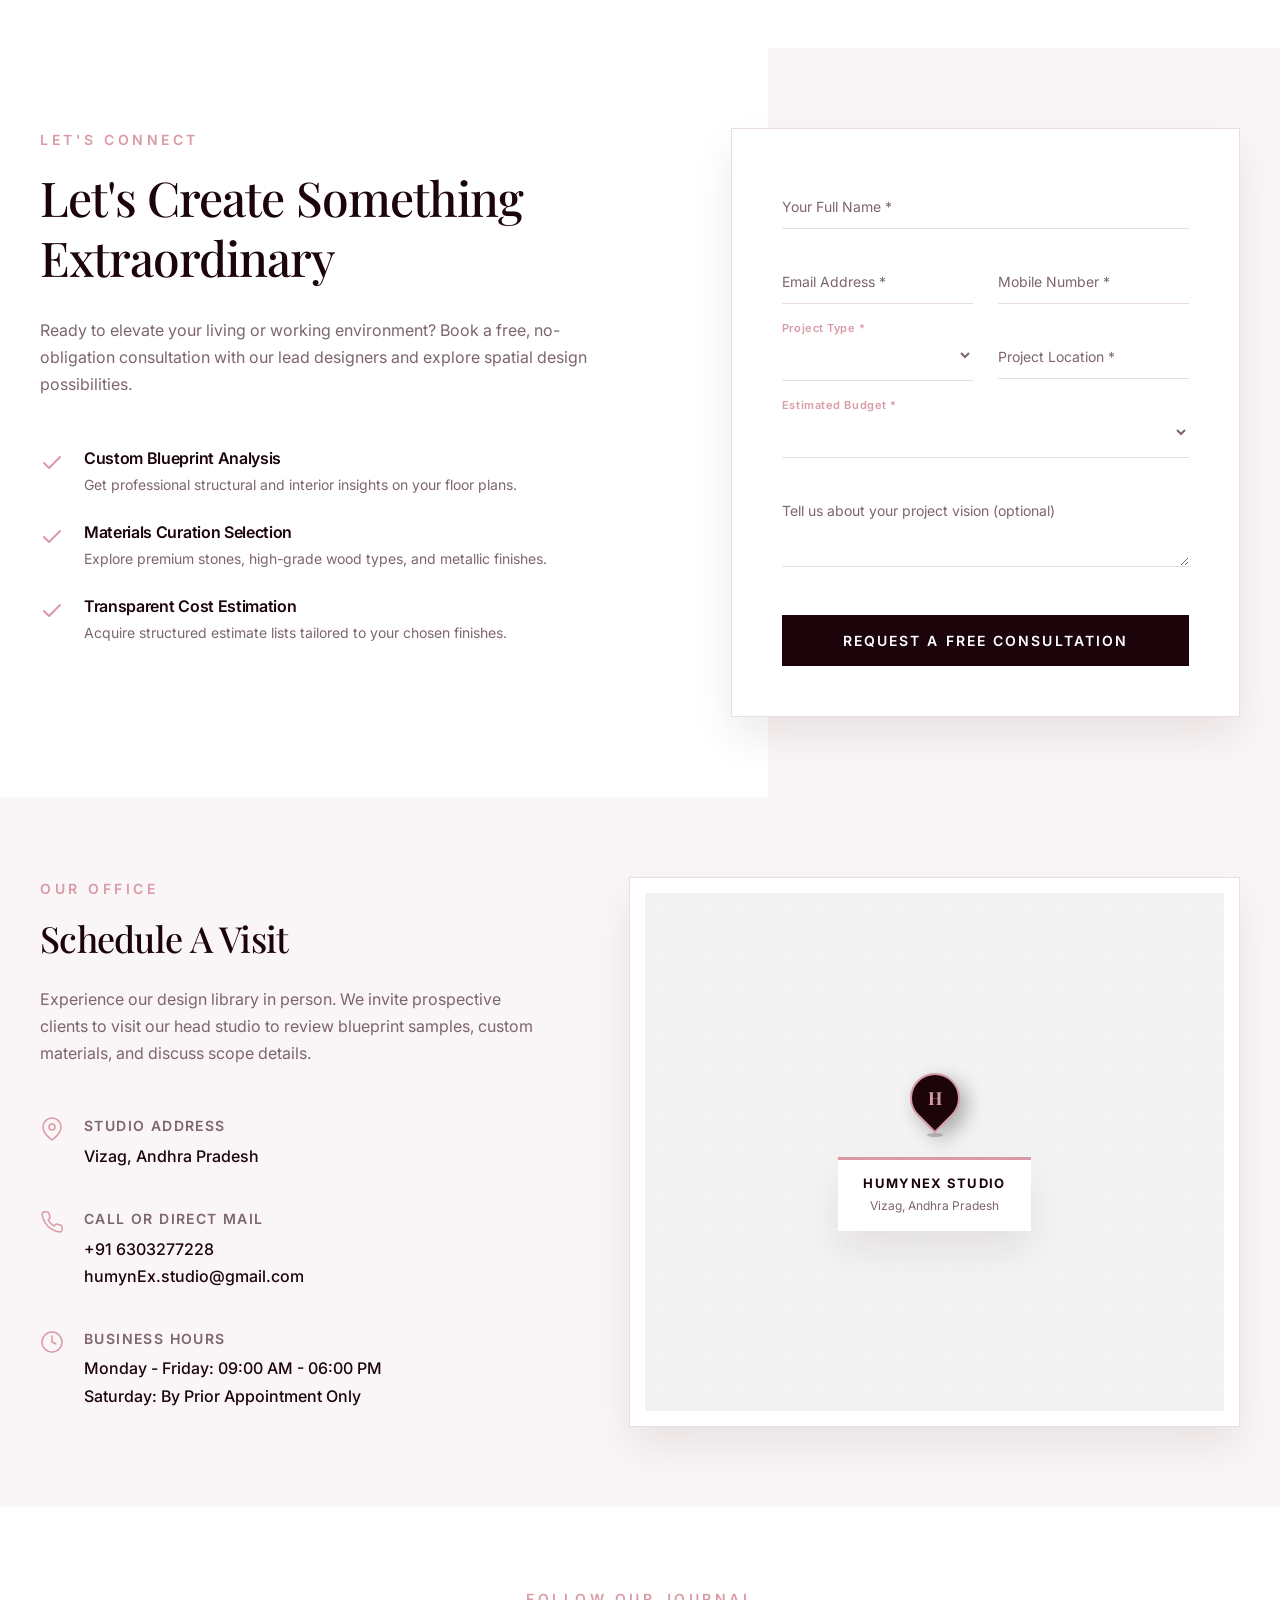
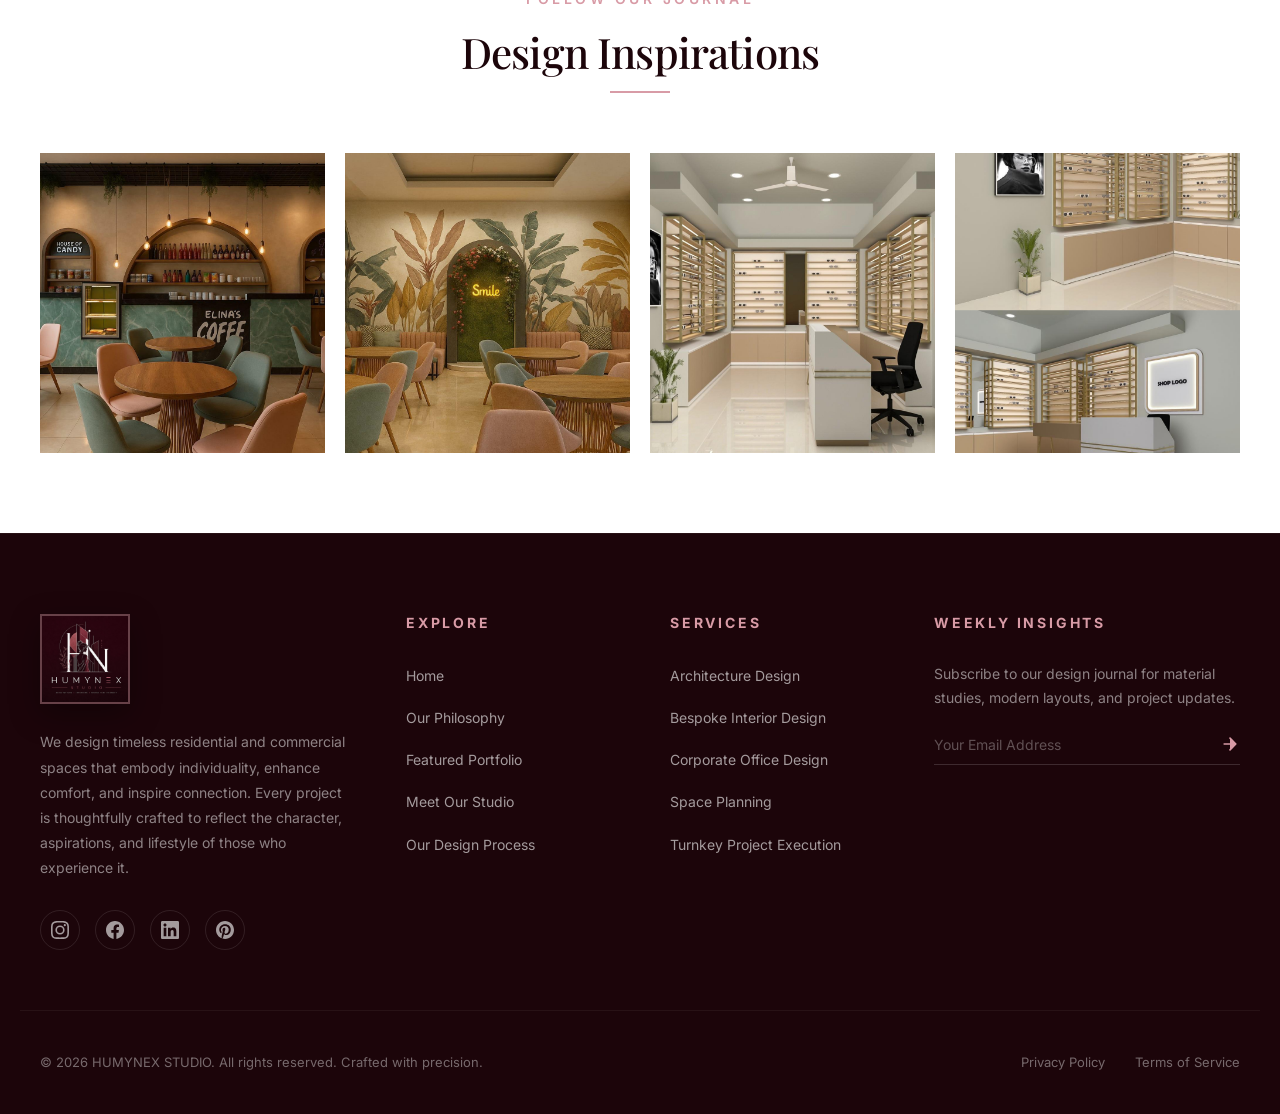
==== commit 284f1489: "Describe your changes" ====
--- a/public/index.html
+++ b/public/index.html
@@ -129,10 +129,8 @@
 
       <!-- Portfolio Category Filters -->
       <ul class="portfolio-filters reveal">
-        <li><button class="filter-btn active" data-filter="all">All Projects</button></li>
-        <li><button class="filter-btn" data-filter="residential">Residential</button></li>
-        <li><button class="filter-btn" data-filter="corporate">Corporate Office</button></li>
-        <li><button class="filter-btn" data-filter="hospitality">Hospitality</button></li>
+        <li><button class="filter-btn active" data-filter="residential">Residential</button></li>
+        <li><button class="filter-btn" data-filter="commercial">Commercial</button></li>
       </ul>
 
       <!-- Portfolio Grid -->
@@ -148,7 +146,7 @@
             <span class="portfolio-category">Residential Architecture</span>
             <h3 class="portfolio-title">The Horizon Villa</h3>
             <div class="portfolio-details-btn">
-              View Case Study 
+              View Design 
               <svg viewBox="0 0 24 24" width="16" height="16">
                 <path d="M5 12h14M12 5l7 7-7 7" stroke="currentColor" stroke-width="2" stroke-linecap="round" stroke-linejoin="round"/>
               </svg>
@@ -157,16 +155,16 @@
         </div>
 
         <!-- Project 2 -->
-        <div class="portfolio-item" data-category="corporate" data-project-id="p2">
+        <div class="portfolio-item hidden" data-category="commercial" data-project-id="p2">
           <div class="portfolio-image-wrapper">
             <img src="images/portfolio_project_2.jpg" alt="Synergy Corporate Office Hub">
           </div>
           <div class="portfolio-overlay"></div>
           <div class="portfolio-info">
-            <span class="portfolio-category">Office Interiors</span>
+            <span class="portfolio-category">Commercial Interior</span>
             <h3 class="portfolio-title">Synergy Hub</h3>
             <div class="portfolio-details-btn">
-              View Case Study 
+              View Design 
               <svg viewBox="0 0 24 24" width="16" height="16">
                 <path d="M5 12h14M12 5l7 7-7 7" stroke="currentColor" stroke-width="2" stroke-linecap="round" stroke-linejoin="round"/>
               </svg>
@@ -175,16 +173,16 @@
         </div>
 
         <!-- Project 3 -->
-        <div class="portfolio-item" data-category="hospitality" data-project-id="p3">
+        <div class="portfolio-item hidden" data-category="commercial" data-project-id="p3">
           <div class="portfolio-image-wrapper">
             <img src="images/portfolio_project_3.jpg" alt="Aura Boutique Hotel Lobby">
           </div>
           <div class="portfolio-overlay"></div>
           <div class="portfolio-info">
-            <span class="portfolio-category">Hospitality Project</span>
+            <span class="portfolio-category">Commercial Architecture</span>
             <h3 class="portfolio-title">Aura Boutique Hotel</h3>
             <div class="portfolio-details-btn">
-              View Case Study 
+              View Design 
               <svg viewBox="0 0 24 24" width="16" height="16">
                 <path d="M5 12h14M12 5l7 7-7 7" stroke="currentColor" stroke-width="2" stroke-linecap="round" stroke-linejoin="round"/>
               </svg>
@@ -202,7 +200,7 @@
             <span class="portfolio-category">Luxury Apartment</span>
             <h3 class="portfolio-title">Glasshouse Penthouse</h3>
             <div class="portfolio-details-btn">
-              View Case Study 
+              View Design 
               <svg viewBox="0 0 24 24" width="16" height="16">
                 <path d="M5 12h14M12 5l7 7-7 7" stroke="currentColor" stroke-width="2" stroke-linecap="round" stroke-linejoin="round"/>
               </svg>
@@ -211,16 +209,16 @@
         </div>
 
         <!-- Project 5 -->
-        <div class="portfolio-item" data-category="corporate" data-project-id="p5">
+        <div class="portfolio-item hidden" data-category="commercial" data-project-id="p5">
           <div class="portfolio-image-wrapper">
             <img src="images/portfolio_project_5.jpg" alt="Apex Corporate Suites">
           </div>
           <div class="portfolio-overlay"></div>
           <div class="portfolio-info">
-            <span class="portfolio-category">Corporate Workspace</span>
+            <span class="portfolio-category">Commercial Workspace</span>
             <h3 class="portfolio-title">Apex Suites</h3>
             <div class="portfolio-details-btn">
-              View Case Study 
+              View Design 
               <svg viewBox="0 0 24 24" width="16" height="16">
                 <path d="M5 12h14M12 5l7 7-7 7" stroke="currentColor" stroke-width="2" stroke-linecap="round" stroke-linejoin="round"/>
               </svg>
@@ -229,16 +227,16 @@
         </div>
 
         <!-- Project 6 -->
-        <div class="portfolio-item" data-category="hospitality" data-project-id="p6">
+        <div class="portfolio-item hidden" data-category="commercial" data-project-id="p6">
           <div class="portfolio-image-wrapper">
             <img src="images/portfolio_project_6.jpg" alt="The Velvet Lounge Bar">
           </div>
           <div class="portfolio-overlay"></div>
           <div class="portfolio-info">
-            <span class="portfolio-category">Retail & Remodeling</span>
+            <span class="portfolio-category">Commercial Remodeling</span>
             <h3 class="portfolio-title">The Velvet Lounge</h3>
             <div class="portfolio-details-btn">
-              View Case Study 
+              View Design 
               <svg viewBox="0 0 24 24" width="16" height="16">
                 <path d="M5 12h14M12 5l7 7-7 7" stroke="currentColor" stroke-width="2" stroke-linecap="round" stroke-linejoin="round"/>
               </svg>
@@ -256,30 +254,6 @@
       <button class="modal-close" id="modal-close" aria-label="Close modal">&times;</button>
       <div class="modal-image">
         <img src="images/portfolio_project_1.jpg" id="modal-img-src" alt="Project Detail">
-      </div>
-      <div class="modal-info">
-        <span class="modal-category" id="modal-cat-text">Category</span>
-        <h3 class="modal-title" id="modal-title-text">Project Title</h3>
-        
-        <div class="modal-meta-grid">
-          <div class="meta-item">
-            <span class="meta-label">Location</span>
-            <span class="meta-value" id="modal-loc-text">Malibu, CA</span>
-          </div>
-          <div class="meta-item">
-            <span class="meta-label">Project Type</span>
-            <span class="meta-value" id="modal-type-text">Luxury Villa</span>
-          </div>
-        </div>
-
-        <h4 class="modal-desc-title">Design Concept</h4>
-        <p class="modal-desc" id="modal-desc-text">
-          Detailed description of the design concept...
-        </p>
-
-        <div class="modal-actions">
-          <a href="#consultation" class="btn btn-gold" id="modal-cta-btn">Enquire About Similar Project</a>
-        </div>
       </div>
     </div>
   </div>
@@ -298,29 +272,9 @@
           <p class="studio-desc">
             Our team consists of passionate architects, interior stylists, space planners, and visualizers who collaborate to deliver fully execution-ready blueprints and bespoke turnkey transformations.
           </p>
-          
-          <!-- Animated Stats counters -->
-          <div class="studio-stats">
-            <div class="stat-item">
-              <div class="stat-number" data-target="150">0</div>
-              <div class="stat-label">Projects Completed</div>
-            </div>
-            <div class="stat-item">
-              <div class="stat-number" data-target="18">0</div>
-              <div class="stat-label">Awards Won</div>
-            </div>
-            <div class="stat-item">
-              <div class="stat-number" data-target="15">0</div>
-              <div class="stat-label">Years Experience</div>
-            </div>
-          </div>
         </div>
         <div class="studio-image-wrapper reveal-right">
           <img src="images/studio_team_work.jpg" alt="HUMYNEX STUDIO Architecture studio and design office">
-          <div class="studio-experience-badge">
-            <span class="studio-experience-num">15+</span>
-            <span class="studio-experience-lbl">Years of<br>Excellence</span>
-          </div>
         </div>
       </div>
     </div>
@@ -471,74 +425,7 @@
     </div>
   </section>
 
-  <!-- Testimonials Section -->
-  <section class="testimonials" id="testimonials">
-    <div class="container">
-      <div class="section-header reveal">
-        <span class="section-subtitle">Testimonials</span>
-        <h2 class="section-title">What Our Clients Say</h2>
-      </div>
-
-      <div class="testimonials-slider reveal">
-        <div class="testimonials-track" id="testimonials-track">
-          
-          <!-- Slide 1 -->
-          <div class="testimonial-slide">
-            <span class="quote-icon">“</span>
-            <blockquote class="testimonial-text">
-              "Working with HUMYNEX STUDIO was an absolute pleasure. Elena and her team transformed our seaside property in Malibu into an architectural masterpiece. The flow of natural light and material selections are exceptional."
-            </blockquote>
-            <div class="client-info">
-              <span class="client-name">Victoria & Alexander Mercer</span>
-              <span class="client-project">The Horizon Villa, Malibu</span>
-            </div>
-          </div>
-
-          <!-- Slide 2 -->
-          <div class="testimonial-slide">
-            <span class="quote-icon">“</span>
-            <blockquote class="testimonial-text">
-              "Our office productivity and team morale has shot up dramatically since moving into the new space designed by HUMYNEX STUDIO. The biophilic elements and acoustics are incredibly planned. Absolutely recommended for corporate projects!"
-            </blockquote>
-            <div class="client-info">
-              <span class="client-name">Marcus Vance</span>
-              <span class="client-project">CEO, Synergy Tech Group</span>
-            </div>
-          </div>
-
-          <!-- Slide 3 -->
-          <div class="testimonial-slide">
-            <span class="quote-icon">“</span>
-            <blockquote class="testimonial-text">
-              "We wanted our boutique hotel lobby to project a moody, luxury atmosphere that was both comforting and highly sophisticated. The design execution and custom gold-brass details exceeded all our expectations."
-            </blockquote>
-            <div class="client-info">
-              <span class="client-name">Chiara Bertolini</span>
-              <span class="client-project">Director, Aura Boutique Hotel, Milan</span>
-            </div>
-          </div>
-
-        </div>
-
-        <!-- Slider Controls -->
-        <div class="slider-controls">
-          <button class="slider-btn" id="prev-slide" aria-label="Previous Slide">
-            <svg viewBox="0 0 24 24" width="20" height="20">
-              <path d="M15 18l-6-6 6-6" stroke="currentColor" stroke-width="2" fill="none" stroke-linecap="round" stroke-linejoin="round"/>
-            </svg>
-          </button>
-          <div class="slider-dots" id="slider-dots">
-            <!-- Dynamic dots inserted here -->
-          </div>
-          <button class="slider-btn" id="next-slide" aria-label="Next Slide">
-            <svg viewBox="0 0 24 24" width="20" height="20">
-              <path d="M9 18l6-6-6-6" stroke="currentColor" stroke-width="2" fill="none" stroke-linecap="round" stroke-linejoin="round"/>
-            </svg>
-          </button>
-        </div>
-      </div>
-    </div>
-  </section>
+
 
   <!-- Lead Capture Section -->
   <section class="consultation" id="consultation">
@@ -672,7 +559,7 @@
             </div>
             <div>
               <h5>Studio Address</h5>
-              <p>500 Park Avenue, 18th Floor<br>New York, NY 10022</p>
+              <p>Vizag, Andhra Pradesh</p>
             </div>
           </div>
 
@@ -714,8 +601,8 @@
               <div class="marker-shadow"></div>
             </div>
             <div class="map-info-box">
-              <h6>HUMYNEX STUDIO HEADQUARTERS</h6>
-              <p>500 Park Avenue, New York, NY</p>
+              <h6>HUMYNEX STUDIO</h6>
+              <p>Vizag, Andhra Pradesh</p>
             </div>
           </div>
         </div>
--- a/public/style.css
+++ b/public/style.css
@@ -798,17 +798,15 @@
 }
 
 .modal-content {
-  background-color: var(--color-white);
-  width: 100%;
-  max-width: 1100px;
-  height: 80vh;
-  display: grid;
-  grid-template-columns: 1.2fr 1fr;
-  position: relative;
-  box-shadow: 0 30px 60px rgba(0,0,0,0.5);
+  background-color: transparent;
+  width: auto;
+  max-width: 90vw;
+  max-height: 90vh;
+  position: relative;
+  box-shadow: none;
   transform: scale(0.9);
   transition: transform 0.5s cubic-bezier(0.25, 1, 0.5, 1);
-  overflow: hidden;
+  overflow: visible;
 }
 
 .modal.active .modal-content {
@@ -817,8 +815,8 @@
 
 .modal-close {
   position: absolute;
-  top: 2rem;
-  right: 2rem;
+  top: -60px;
+  right: 0;
   background: var(--color-charcoal-dark);
   border: 1px solid var(--color-gold);
   color: var(--color-white);
@@ -840,83 +838,20 @@
 
 .modal-image {
   width: 100%;
-  height: 100%;
+  height: auto;
+  max-height: 90vh;
+  display: flex;
+  justify-content: center;
+  align-items: center;
 }
 
 .modal-image img {
-  width: 100%;
-  height: 100%;
-  object-fit: cover;
-}
-
-.modal-info {
-  padding: 6rem;
-  overflow-y: auto;
-  display: flex;
-  flex-direction: column;
-  background-color: var(--color-white);
-}
-
-.modal-category {
-  font-family: var(--font-sans);
-  font-size: 1.2rem;
-  text-transform: uppercase;
-  letter-spacing: 0.25em;
-  color: var(--color-gold);
-  font-weight: 600;
-  margin-bottom: 1.5rem;
-}
-
-.modal-title {
-  font-size: 3.6rem;
-  color: var(--color-charcoal-dark);
-  margin-bottom: 2.5rem;
-}
-
-.modal-meta-grid {
-  display: grid;
-  grid-template-columns: 1fr 1fr;
-  gap: 2rem;
-  margin-bottom: 3.5rem;
-  padding: 2.5rem 0;
-  border-top: 1px solid var(--color-gray-light);
-  border-bottom: 1px solid var(--color-gray-light);
-}
-
-.meta-item {
-  display: flex;
-  flex-direction: column;
-}
-
-.meta-label {
-  font-family: var(--font-sans);
-  font-size: 1.1rem;
-  text-transform: uppercase;
-  letter-spacing: 0.15em;
-  color: var(--color-gray-medium);
-  margin-bottom: 0.5rem;
-}
-
-.meta-value {
-  font-size: 1.5rem;
-  font-weight: 600;
-  color: var(--color-charcoal);
-}
-
-.modal-desc-title {
-  font-size: 1.8rem;
-  margin-bottom: 1.5rem;
-}
-
-.modal-desc {
-  font-size: 1.5rem;
-  color: var(--color-gray-medium);
-  line-height: 1.8;
-  margin-bottom: 4rem;
-}
-
-.modal-actions {
-  margin-top: auto;
+  width: auto;
+  max-width: 100%;
+  max-height: 80vh;
+  object-fit: contain;
+  border: 2px solid var(--color-gold);
+  box-shadow: 0 20px 50px rgba(0,0,0,0.6);
 }
 
 /* --- Studio Section (Meet Our Studio) --- */
@@ -2088,20 +2023,23 @@
   }
 
   .modal {
-    padding: 1.5rem;
+    padding: 2rem;
   }
 
   .modal-content {
-    grid-template-columns: 1fr;
-    height: 90vh;
-  }
-
-  .modal-image {
-    height: 250px;
-  }
-
-  .modal-info {
-    padding: 3rem;
+    max-width: 100%;
+    max-height: 80vh;
+  }
+
+  .modal-image img {
+    max-height: 70vh;
+  }
+
+  .modal-close {
+    top: -50px;
+    right: 0px;
+    width: 40px;
+    height: 40px;
   }
 
   /* Map Panel Scaling */
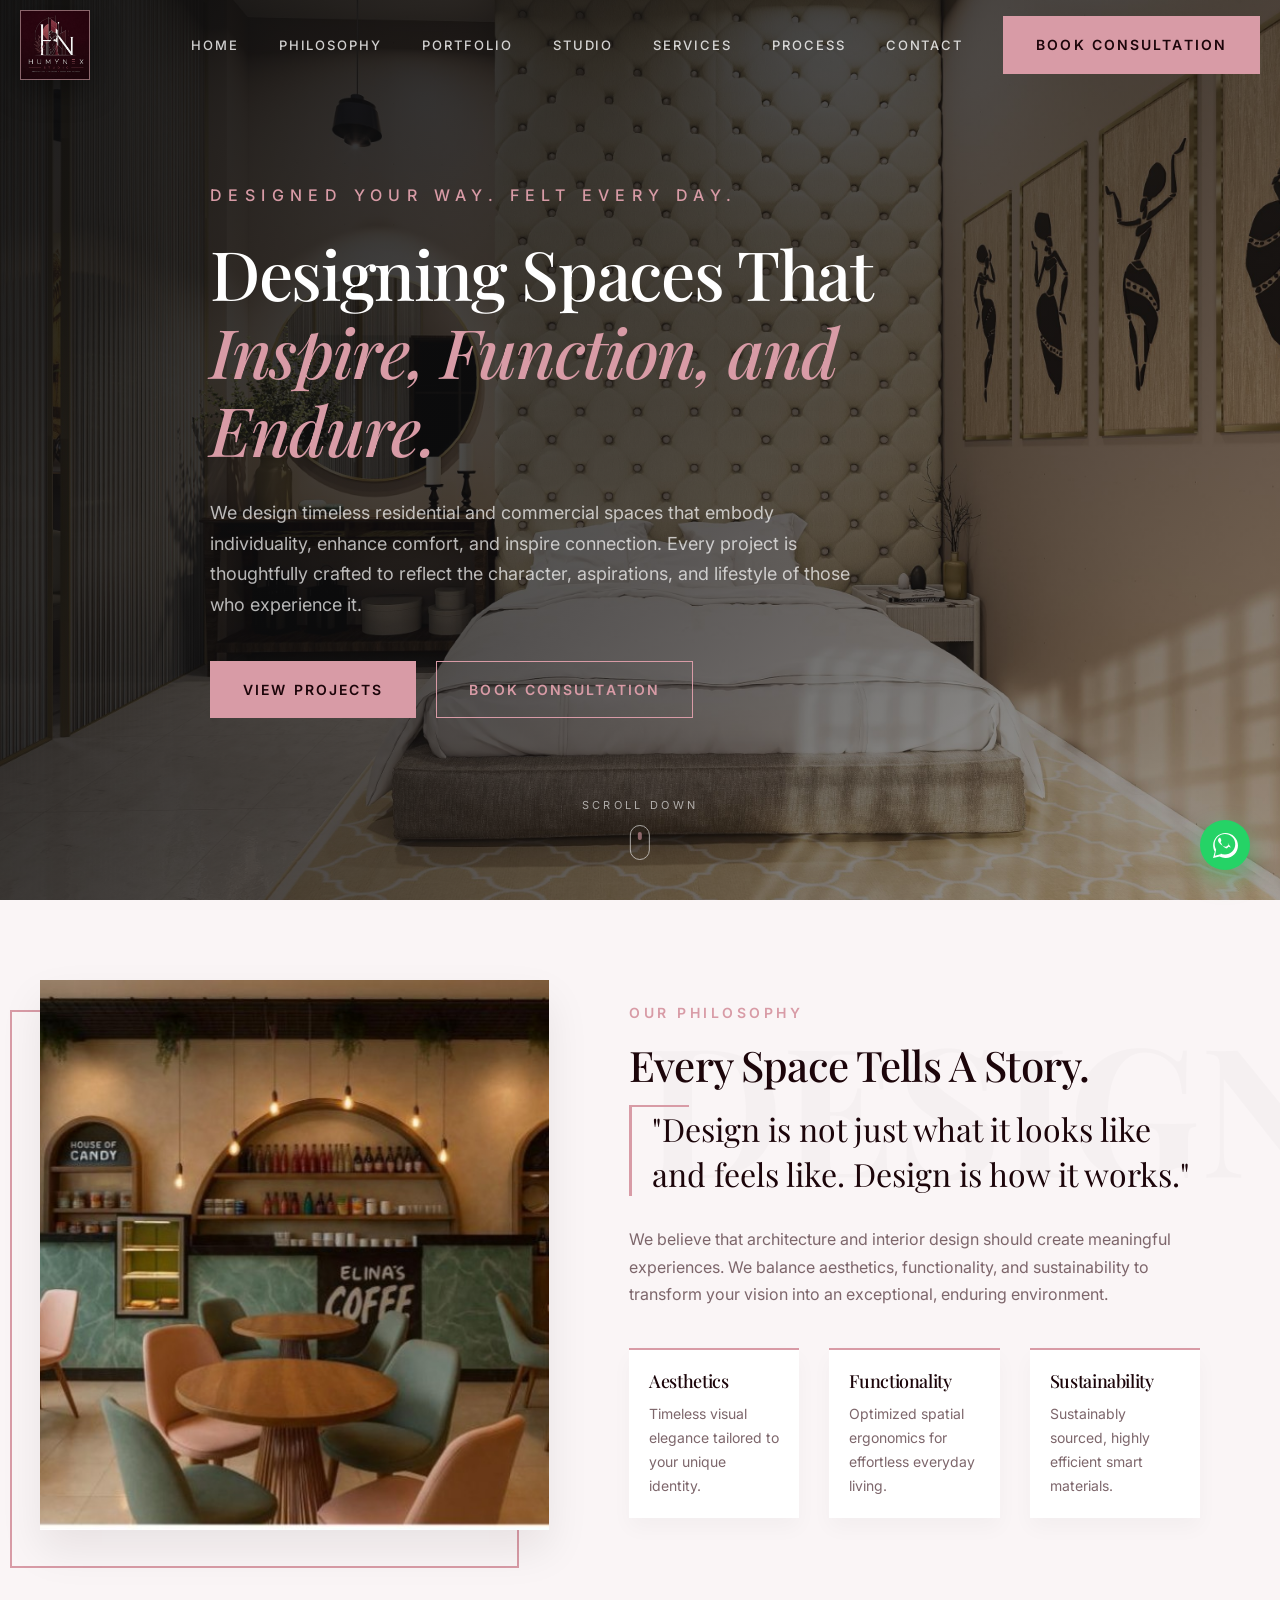
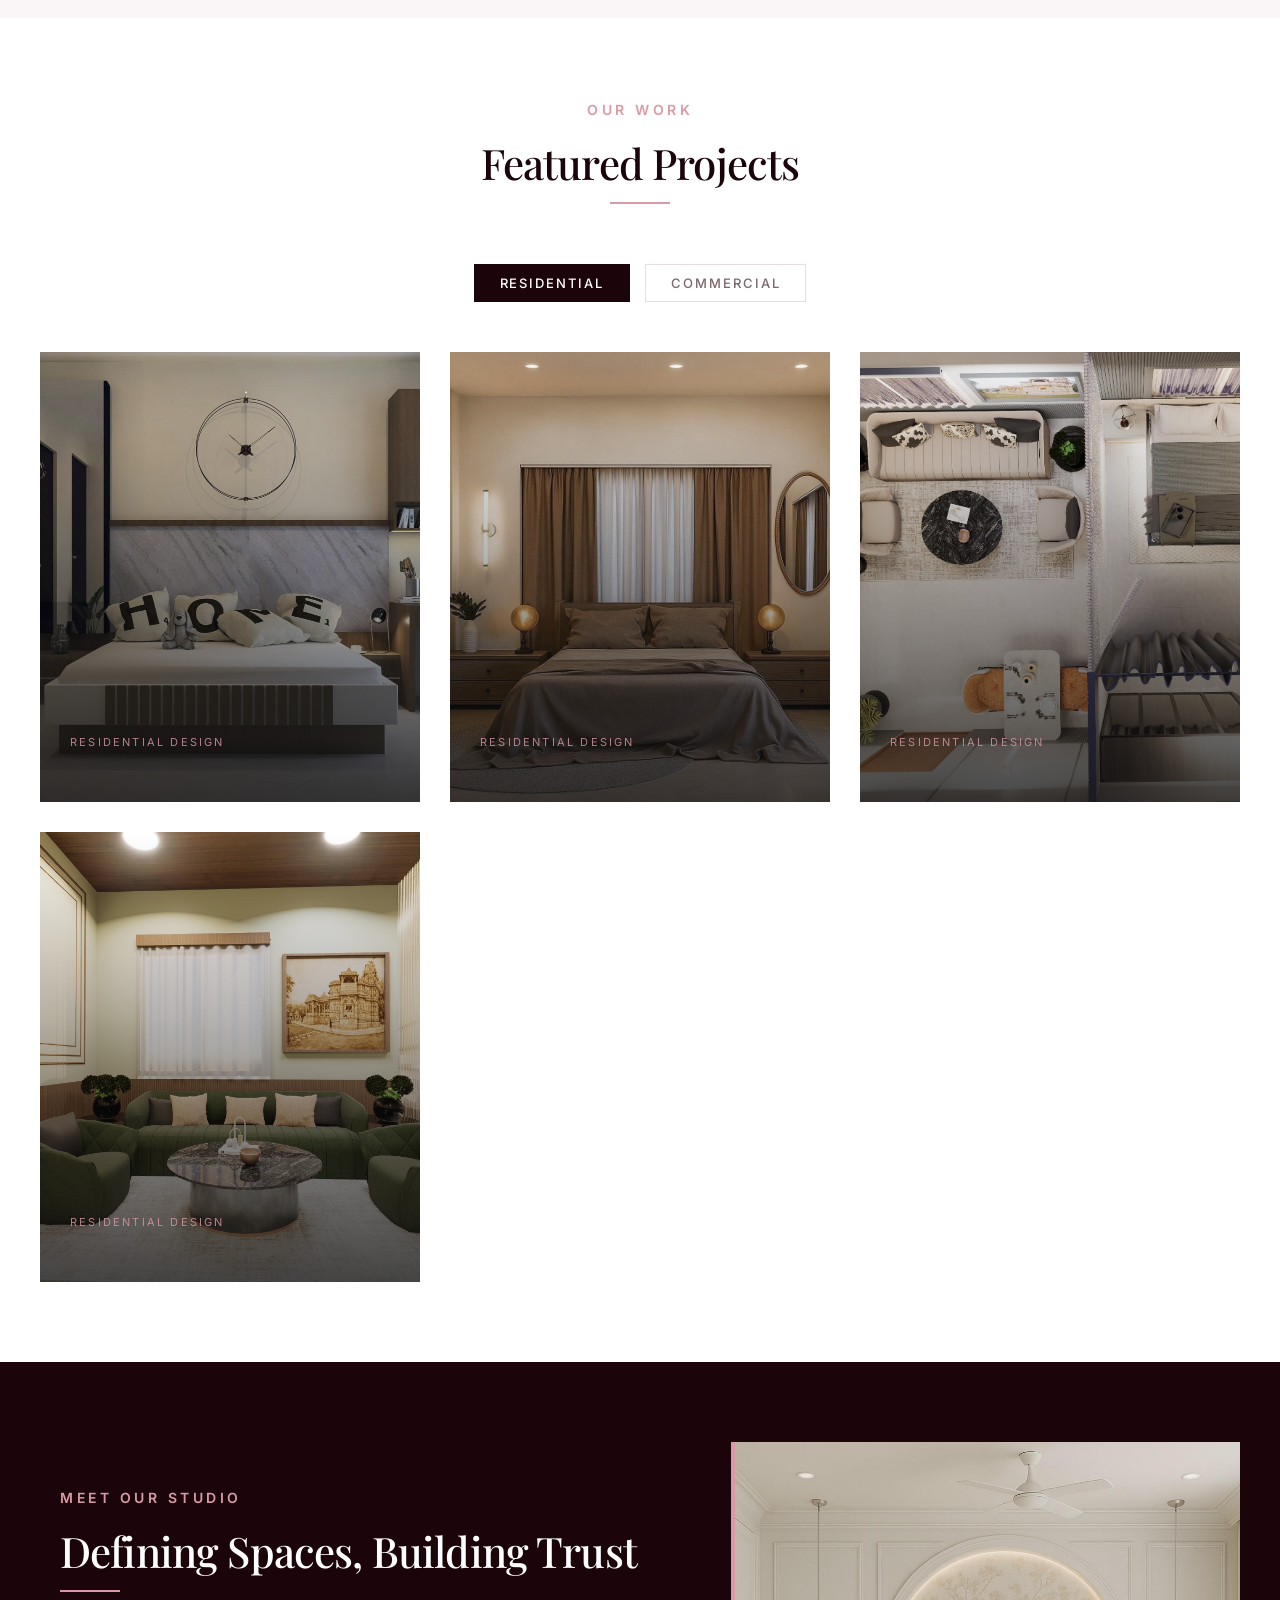
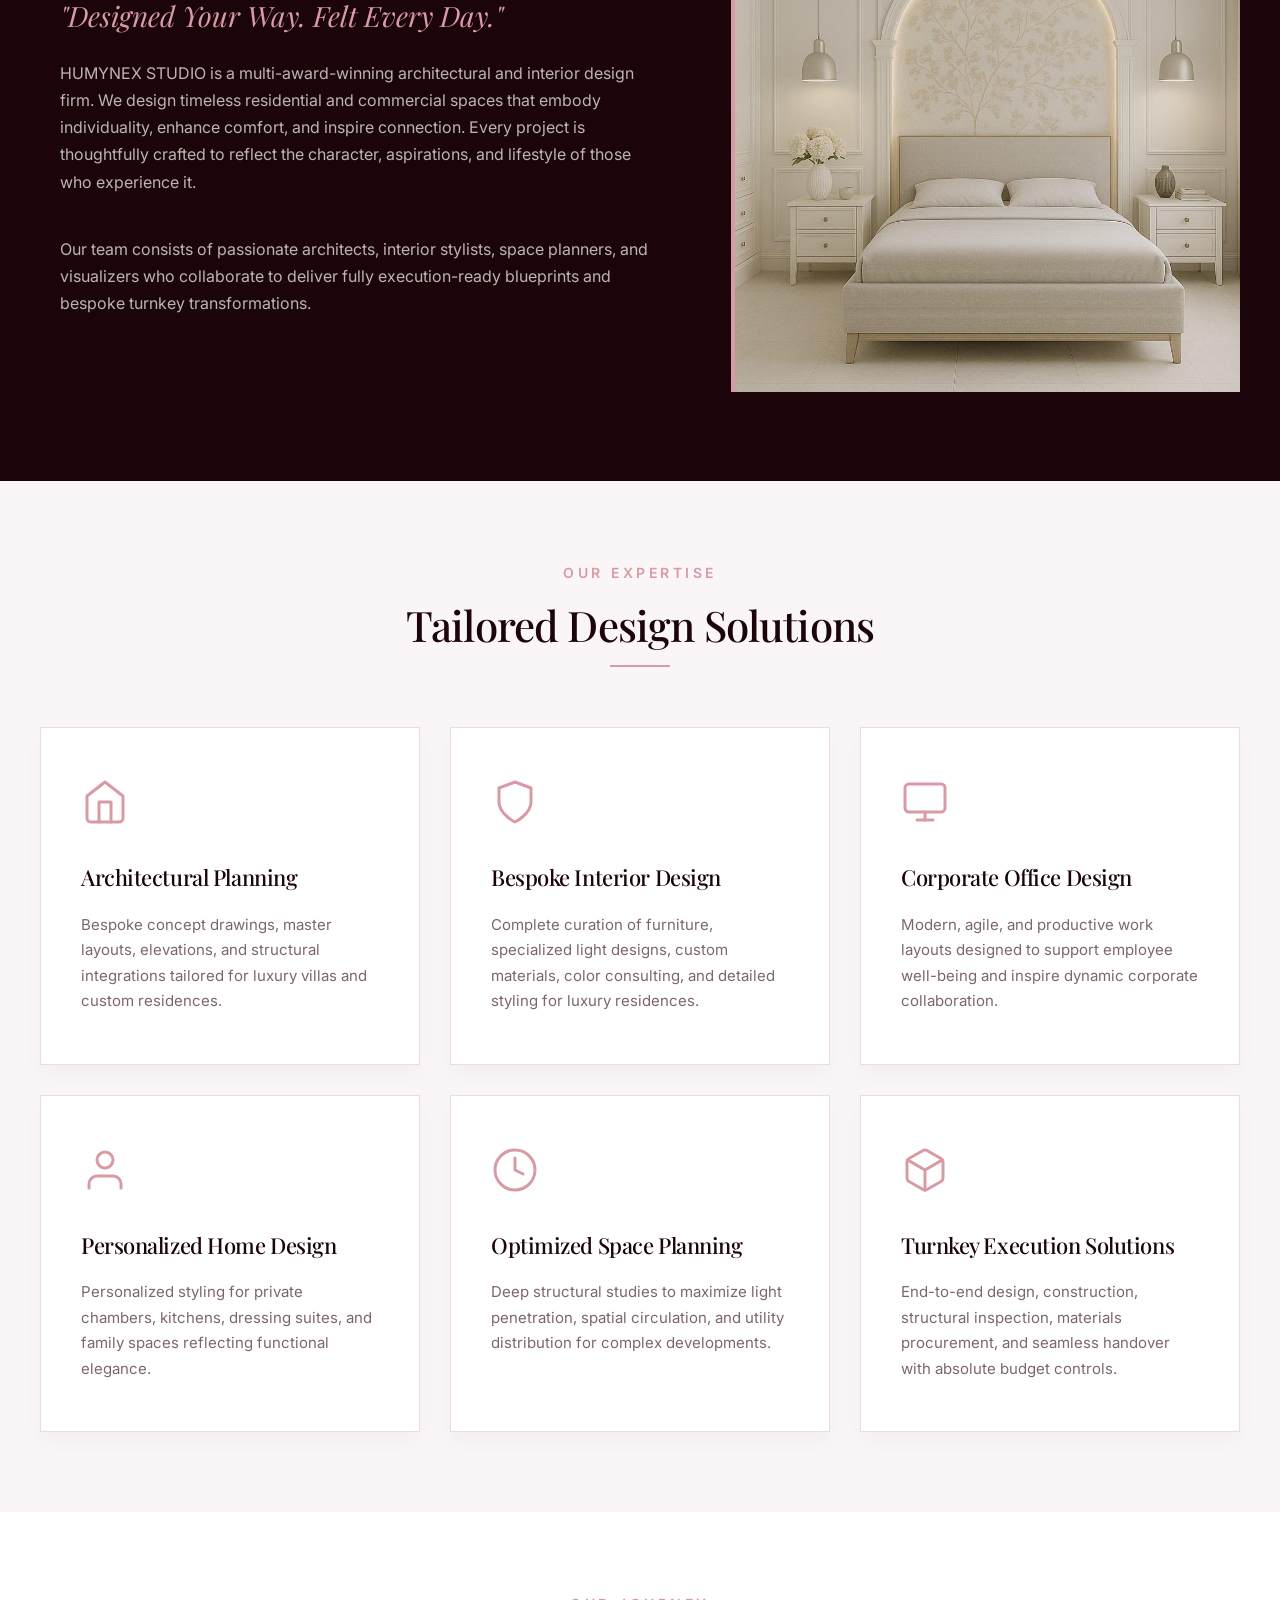
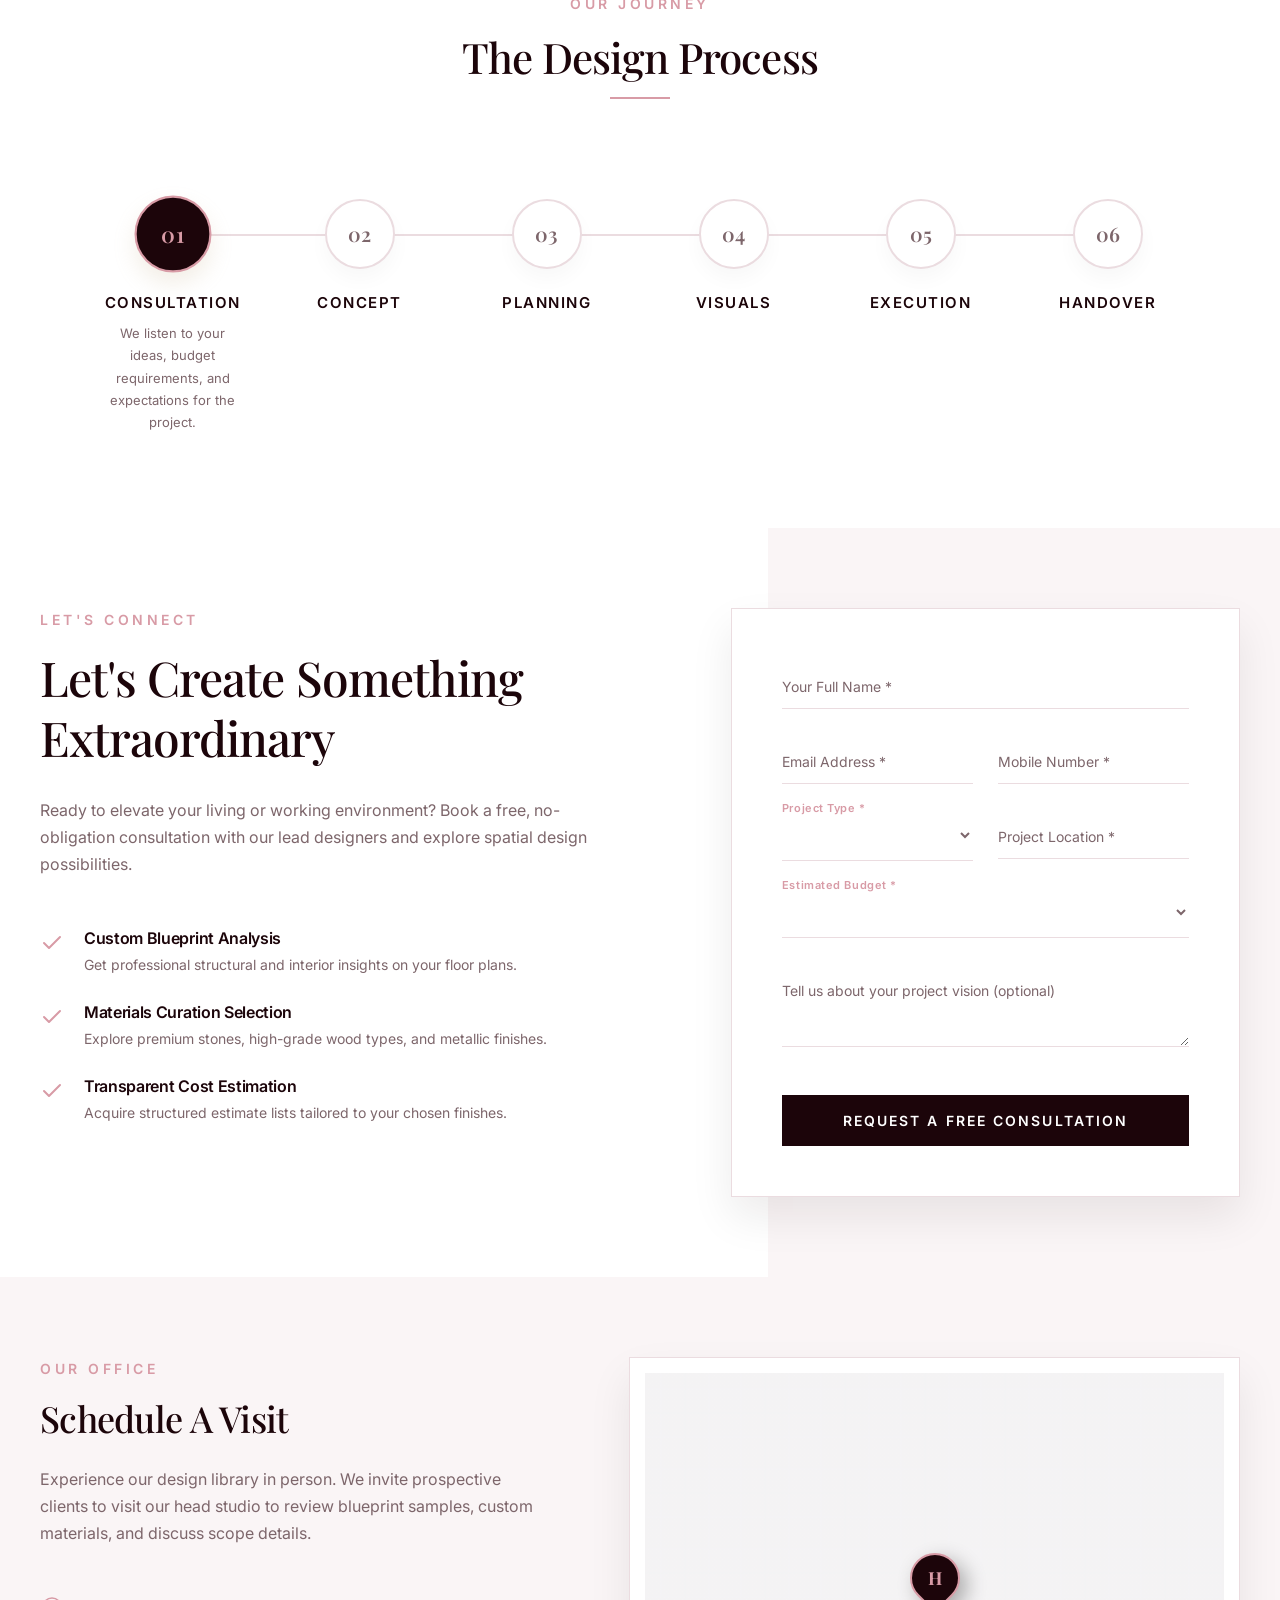
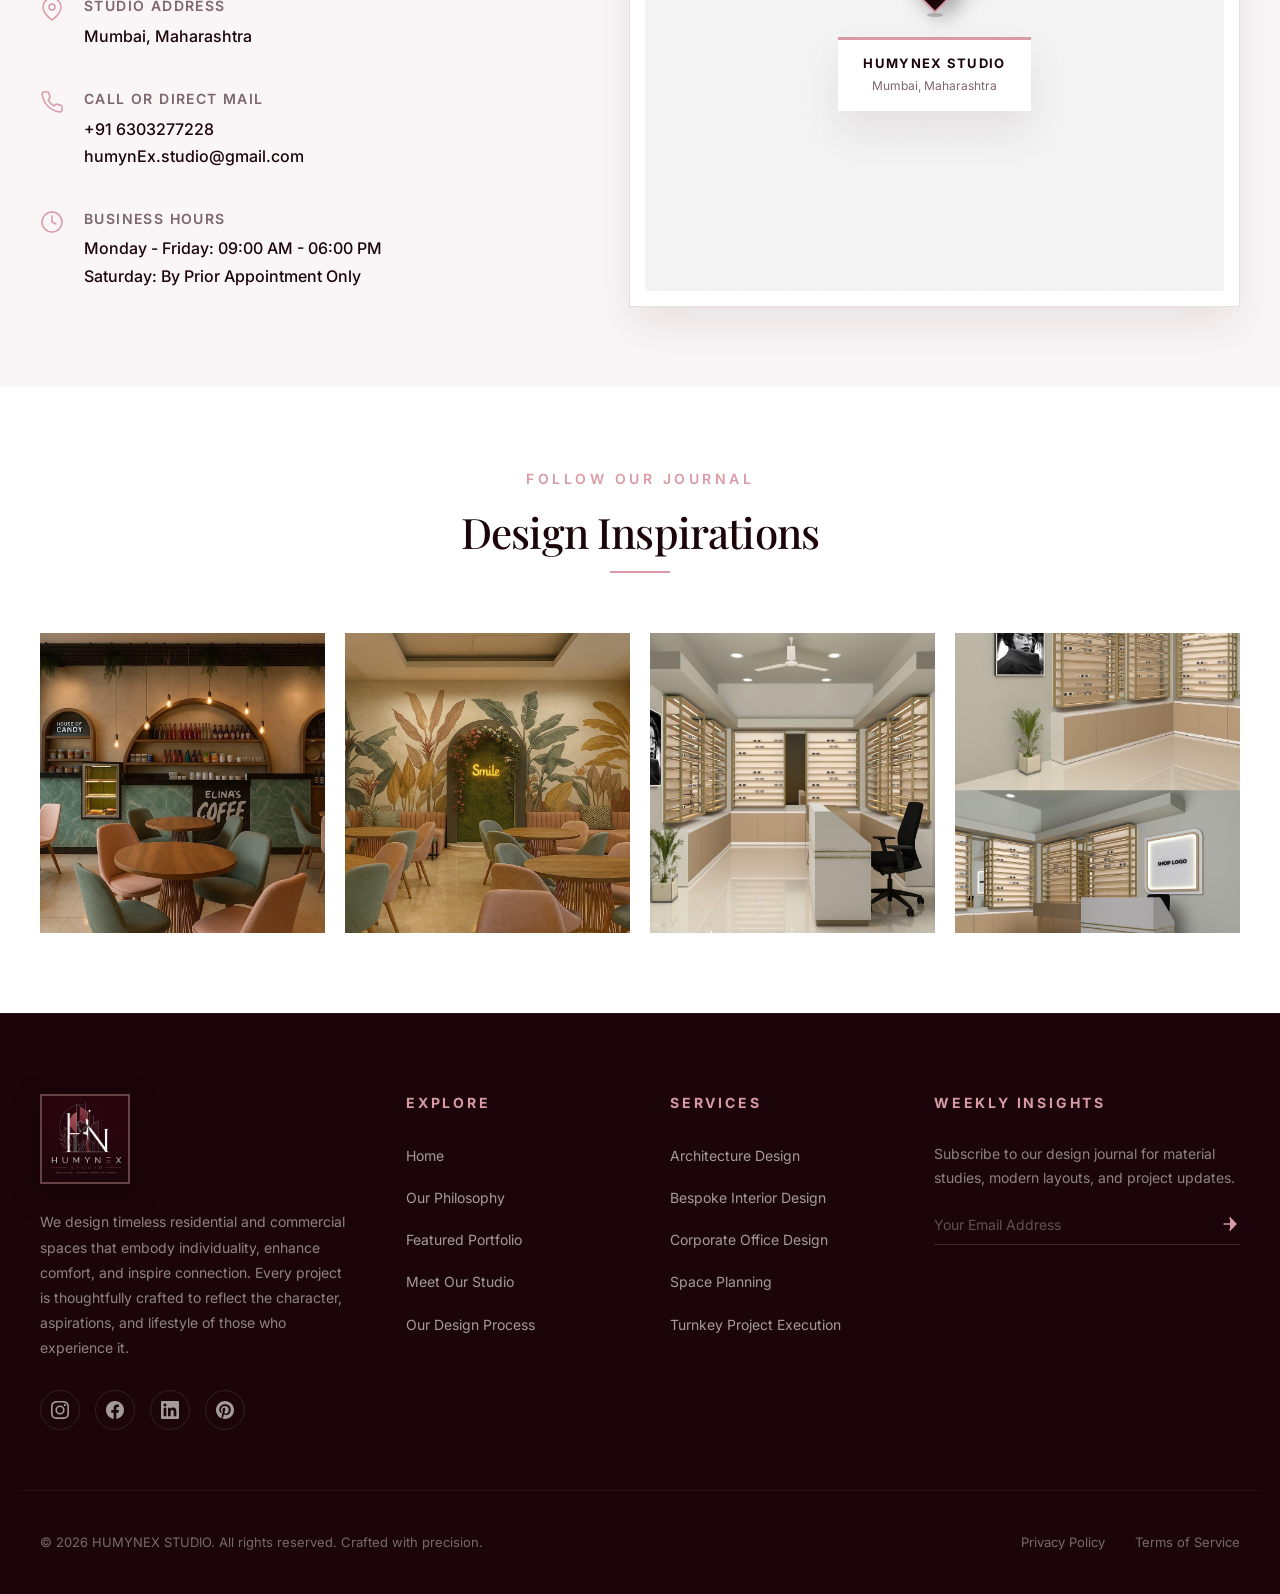
==== commit 7af8a5d9: "Describe your changes" ====
--- a/public/index.html
+++ b/public/index.html
@@ -89,7 +89,7 @@
     <div class="container">
       <div class="philosophy-grid">
         <div class="philosophy-image reveal-left">
-          <img src="images/philosophy_about.jpg" alt="High-end Architectural Villa design by HUMYNEX STUDIO">
+          <img src="images/elina_cafe.jpg" alt="Elina Cafe design by HUMYNEX STUDIO">
         </div>
         <div class="philosophy-content reveal-right">
           <span class="section-subtitle">Our Philosophy</span>
@@ -143,8 +143,7 @@
           </div>
           <div class="portfolio-overlay"></div>
           <div class="portfolio-info">
-            <span class="portfolio-category">Residential Architecture</span>
-            <h3 class="portfolio-title">The Horizon Villa</h3>
+            <span class="portfolio-category">Residential Design</span>
             <div class="portfolio-details-btn">
               View Design 
               <svg viewBox="0 0 24 24" width="16" height="16">
@@ -155,14 +154,13 @@
         </div>
 
         <!-- Project 2 -->
-        <div class="portfolio-item hidden" data-category="commercial" data-project-id="p2">
+        <div class="portfolio-item" data-category="residential" data-project-id="p2">
           <div class="portfolio-image-wrapper">
             <img src="images/portfolio_project_2.jpg" alt="Synergy Corporate Office Hub">
           </div>
           <div class="portfolio-overlay"></div>
           <div class="portfolio-info">
-            <span class="portfolio-category">Commercial Interior</span>
-            <h3 class="portfolio-title">Synergy Hub</h3>
+            <span class="portfolio-category">Residential Design</span>
             <div class="portfolio-details-btn">
               View Design 
               <svg viewBox="0 0 24 24" width="16" height="16">
@@ -173,14 +171,13 @@
         </div>
 
         <!-- Project 3 -->
-        <div class="portfolio-item hidden" data-category="commercial" data-project-id="p3">
+        <div class="portfolio-item" data-category="residential" data-project-id="p3">
           <div class="portfolio-image-wrapper">
             <img src="images/portfolio_project_3.jpg" alt="Aura Boutique Hotel Lobby">
           </div>
           <div class="portfolio-overlay"></div>
           <div class="portfolio-info">
-            <span class="portfolio-category">Commercial Architecture</span>
-            <h3 class="portfolio-title">Aura Boutique Hotel</h3>
+            <span class="portfolio-category">Residential Design</span>
             <div class="portfolio-details-btn">
               View Design 
               <svg viewBox="0 0 24 24" width="16" height="16">
@@ -197,8 +194,7 @@
           </div>
           <div class="portfolio-overlay"></div>
           <div class="portfolio-info">
-            <span class="portfolio-category">Luxury Apartment</span>
-            <h3 class="portfolio-title">Glasshouse Penthouse</h3>
+            <span class="portfolio-category">Residential Design</span>
             <div class="portfolio-details-btn">
               View Design 
               <svg viewBox="0 0 24 24" width="16" height="16">
@@ -211,12 +207,11 @@
         <!-- Project 5 -->
         <div class="portfolio-item hidden" data-category="commercial" data-project-id="p5">
           <div class="portfolio-image-wrapper">
-            <img src="images/portfolio_project_5.jpg" alt="Apex Corporate Suites">
-          </div>
-          <div class="portfolio-overlay"></div>
-          <div class="portfolio-info">
-            <span class="portfolio-category">Commercial Workspace</span>
-            <h3 class="portfolio-title">Apex Suites</h3>
+            <img src="images/commercial_project_1.jpg" alt="Commercial Design Project 1">
+          </div>
+          <div class="portfolio-overlay"></div>
+          <div class="portfolio-info">
+            <span class="portfolio-category">Commercial Design</span>
             <div class="portfolio-details-btn">
               View Design 
               <svg viewBox="0 0 24 24" width="16" height="16">
@@ -229,12 +224,96 @@
         <!-- Project 6 -->
         <div class="portfolio-item hidden" data-category="commercial" data-project-id="p6">
           <div class="portfolio-image-wrapper">
-            <img src="images/portfolio_project_6.jpg" alt="The Velvet Lounge Bar">
-          </div>
-          <div class="portfolio-overlay"></div>
-          <div class="portfolio-info">
-            <span class="portfolio-category">Commercial Remodeling</span>
-            <h3 class="portfolio-title">The Velvet Lounge</h3>
+            <img src="images/commercial_project_2.jpg" alt="Commercial Design Project 2">
+          </div>
+          <div class="portfolio-overlay"></div>
+          <div class="portfolio-info">
+            <span class="portfolio-category">Commercial Design</span>
+            <div class="portfolio-details-btn">
+              View Design 
+              <svg viewBox="0 0 24 24" width="16" height="16">
+                <path d="M5 12h14M12 5l7 7-7 7" stroke="currentColor" stroke-width="2" stroke-linecap="round" stroke-linejoin="round"/>
+              </svg>
+            </div>
+          </div>
+        </div>
+
+        <!-- Project 7 -->
+        <div class="portfolio-item hidden" data-category="commercial" data-project-id="p7">
+          <div class="portfolio-image-wrapper">
+            <img src="images/commercial_project_3.jpg" alt="Commercial Design Project 3">
+          </div>
+          <div class="portfolio-overlay"></div>
+          <div class="portfolio-info">
+            <span class="portfolio-category">Commercial Design</span>
+            <div class="portfolio-details-btn">
+              View Design 
+              <svg viewBox="0 0 24 24" width="16" height="16">
+                <path d="M5 12h14M12 5l7 7-7 7" stroke="currentColor" stroke-width="2" stroke-linecap="round" stroke-linejoin="round"/>
+              </svg>
+            </div>
+          </div>
+        </div>
+
+        <!-- Project 8 -->
+        <div class="portfolio-item hidden" data-category="commercial" data-project-id="p8">
+          <div class="portfolio-image-wrapper">
+            <img src="images/commercial_project_4.jpg" alt="Commercial Design Project 4">
+          </div>
+          <div class="portfolio-overlay"></div>
+          <div class="portfolio-info">
+            <span class="portfolio-category">Commercial Design</span>
+            <div class="portfolio-details-btn">
+              View Design 
+              <svg viewBox="0 0 24 24" width="16" height="16">
+                <path d="M5 12h14M12 5l7 7-7 7" stroke="currentColor" stroke-width="2" stroke-linecap="round" stroke-linejoin="round"/>
+              </svg>
+            </div>
+          </div>
+        </div>
+
+        <!-- Project 9 -->
+        <div class="portfolio-item hidden" data-category="commercial" data-project-id="p9">
+          <div class="portfolio-image-wrapper">
+            <img src="images/commercial_project_5.jpg" alt="Commercial Design Project 5">
+          </div>
+          <div class="portfolio-overlay"></div>
+          <div class="portfolio-info">
+            <span class="portfolio-category">Commercial Design</span>
+            <div class="portfolio-details-btn">
+              View Design 
+              <svg viewBox="0 0 24 24" width="16" height="16">
+                <path d="M5 12h14M12 5l7 7-7 7" stroke="currentColor" stroke-width="2" stroke-linecap="round" stroke-linejoin="round"/>
+              </svg>
+            </div>
+          </div>
+        </div>
+
+        <!-- Project 10 -->
+        <div class="portfolio-item hidden" data-category="commercial" data-project-id="p10">
+          <div class="portfolio-image-wrapper">
+            <img src="images/commercial_project_6.jpg" alt="Commercial Design Project 6">
+          </div>
+          <div class="portfolio-overlay"></div>
+          <div class="portfolio-info">
+            <span class="portfolio-category">Commercial Design</span>
+            <div class="portfolio-details-btn">
+              View Design 
+              <svg viewBox="0 0 24 24" width="16" height="16">
+                <path d="M5 12h14M12 5l7 7-7 7" stroke="currentColor" stroke-width="2" stroke-linecap="round" stroke-linejoin="round"/>
+              </svg>
+            </div>
+          </div>
+        </div>
+
+        <!-- Project 11 -->
+        <div class="portfolio-item hidden" data-category="commercial" data-project-id="p11">
+          <div class="portfolio-image-wrapper">
+            <img src="images/commercial_project_7.jpg" alt="Commercial Design Project 7">
+          </div>
+          <div class="portfolio-overlay"></div>
+          <div class="portfolio-info">
+            <span class="portfolio-category">Commercial Design</span>
             <div class="portfolio-details-btn">
               View Design 
               <svg viewBox="0 0 24 24" width="16" height="16">
@@ -559,7 +638,7 @@
             </div>
             <div>
               <h5>Studio Address</h5>
-              <p>Vizag, Andhra Pradesh</p>
+              <p>Mumbai, Maharashtra</p>
             </div>
           </div>
 
@@ -602,7 +681,7 @@
             </div>
             <div class="map-info-box">
               <h6>HUMYNEX STUDIO</h6>
-              <p>Vizag, Andhra Pradesh</p>
+              <p>Mumbai, Maharashtra</p>
             </div>
           </div>
         </div>
--- a/public/style.css
+++ b/public/style.css
@@ -799,9 +799,11 @@
 
 .modal-content {
   background-color: transparent;
-  width: auto;
-  max-width: 90vw;
-  max-height: 90vh;
+  width: 100%;
+  height: 100%;
+  display: flex;
+  justify-content: center;
+  align-items: center;
   position: relative;
   box-shadow: none;
   transform: scale(0.9);
@@ -814,20 +816,21 @@
 }
 
 .modal-close {
-  position: absolute;
-  top: -60px;
-  right: 0;
+  position: fixed;
+  top: 2rem;
+  right: 2rem;
   background: var(--color-charcoal-dark);
   border: 1px solid var(--color-gold);
   color: var(--color-white);
   width: 45px;
   height: 45px;
+  border-radius: 50%;
   font-size: 2.2rem;
   cursor: pointer;
   display: flex;
   align-items: center;
   justify-content: center;
-  z-index: 10;
+  z-index: 2010;
   transition: var(--transition-fast);
 }
 
@@ -838,8 +841,7 @@
 
 .modal-image {
   width: 100%;
-  height: auto;
-  max-height: 90vh;
+  height: 100%;
   display: flex;
   justify-content: center;
   align-items: center;
@@ -847,8 +849,9 @@
 
 .modal-image img {
   width: auto;
-  max-width: 100%;
-  max-height: 80vh;
+  height: auto;
+  max-width: 90vw;
+  max-height: 85vh;
   object-fit: contain;
   border: 2px solid var(--color-gold);
   box-shadow: 0 20px 50px rgba(0,0,0,0.6);
@@ -1601,8 +1604,8 @@
   bottom: 3rem;
   right: 3rem;
   z-index: 1000;
-  width: 60px;
-  height: 60px;
+  width: 50px;
+  height: 50px;
   background-color: #25d366;
   border-radius: 50%;
   display: flex;
@@ -1619,8 +1622,8 @@
 
 .whatsapp-widget svg {
   fill: var(--color-white);
-  width: 30px;
-  height: 30px;
+  width: 25px;
+  height: 25px;
 }
 
 /* --- Social Media Section --- */
@@ -2023,21 +2026,24 @@
   }
 
   .modal {
-    padding: 2rem;
+    padding: 1.5rem;
   }
 
   .modal-content {
+    width: 100%;
+    height: 100%;
     max-width: 100%;
+    max-height: 100%;
+  }
+
+  .modal-image img {
+    max-width: 95vw;
     max-height: 80vh;
   }
 
-  .modal-image img {
-    max-height: 70vh;
-  }
-
   .modal-close {
-    top: -50px;
-    right: 0px;
+    top: 1.5rem;
+    right: 1.5rem;
     width: 40px;
     height: 40px;
   }
@@ -2070,13 +2076,13 @@
   .whatsapp-widget {
     bottom: 2rem;
     right: 2rem;
-    width: 50px;
-    height: 50px;
+    width: 42px;
+    height: 42px;
     box-shadow: 0 8px 20px rgba(37, 211, 102, 0.35);
   }
 
   .whatsapp-widget svg {
-    width: 26px;
-    height: 26px;
-  }
-}
+    width: 22px;
+    height: 22px;
+  }
+}
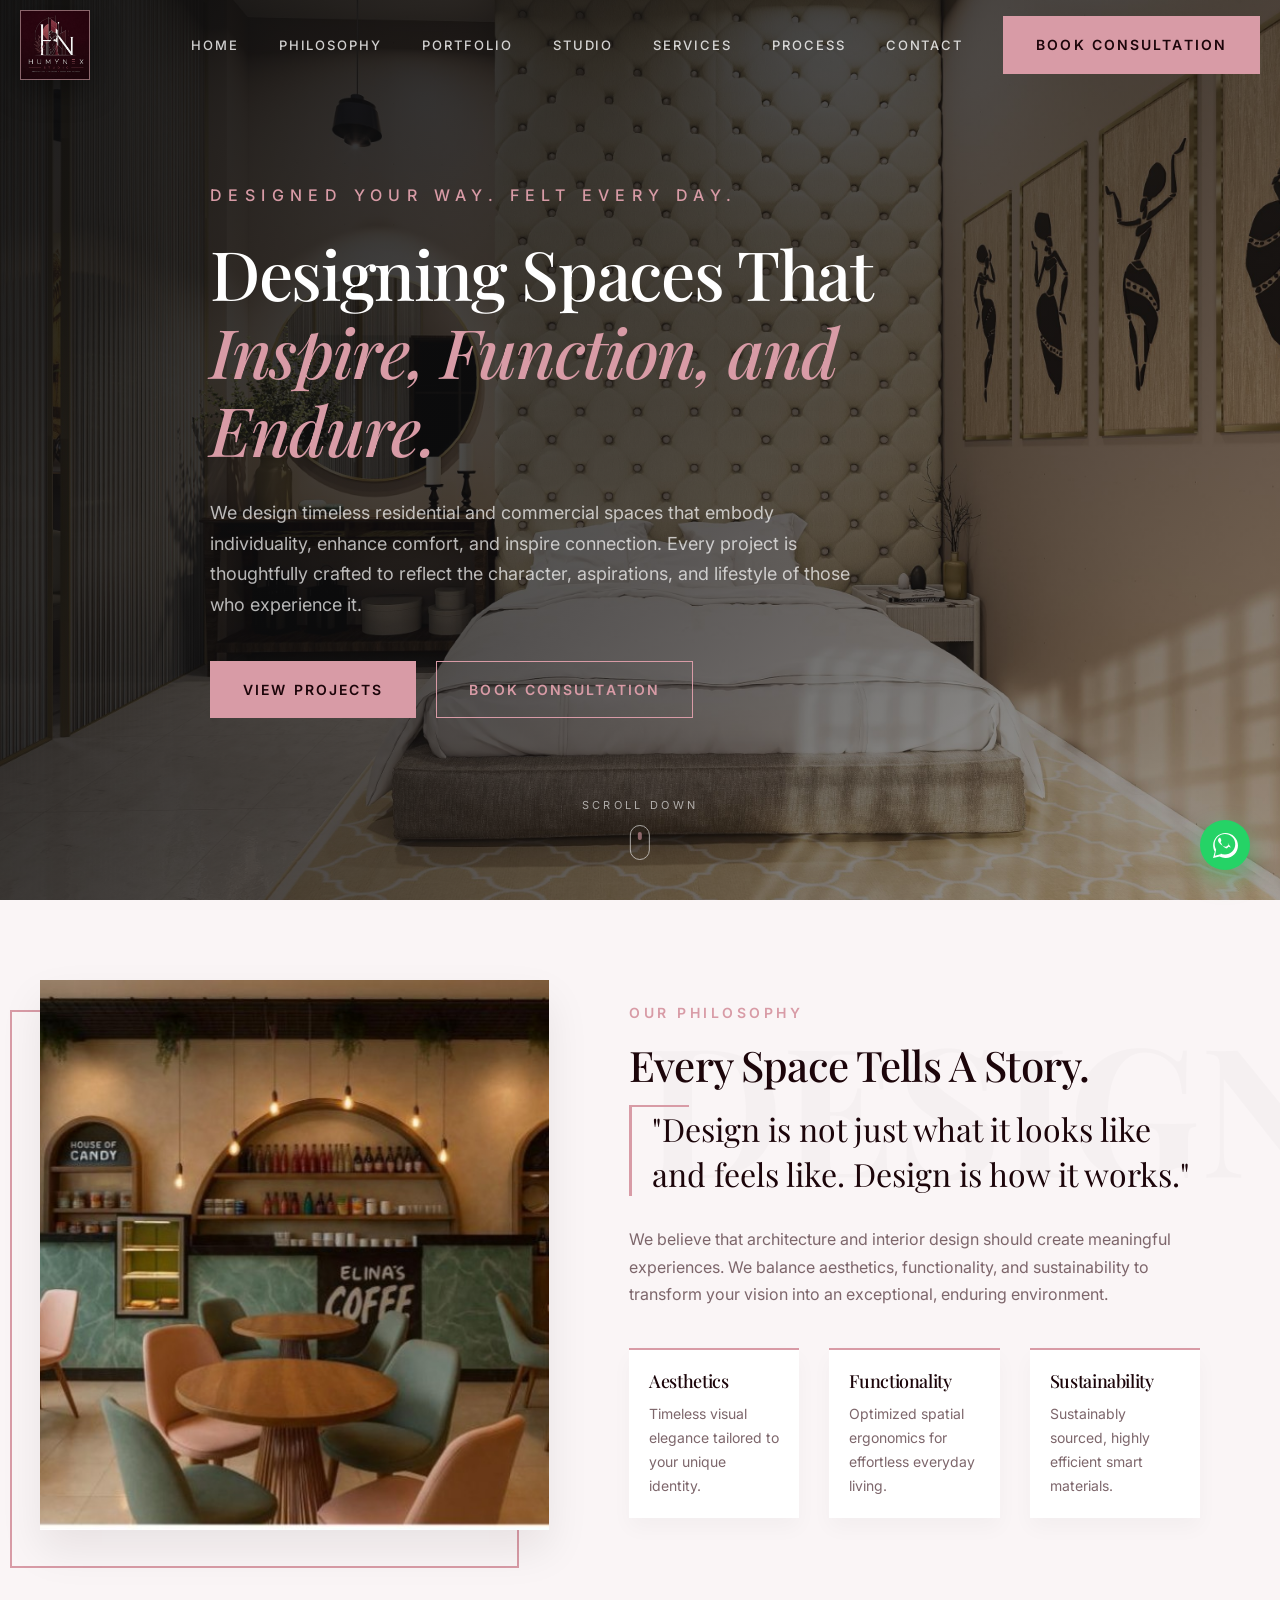
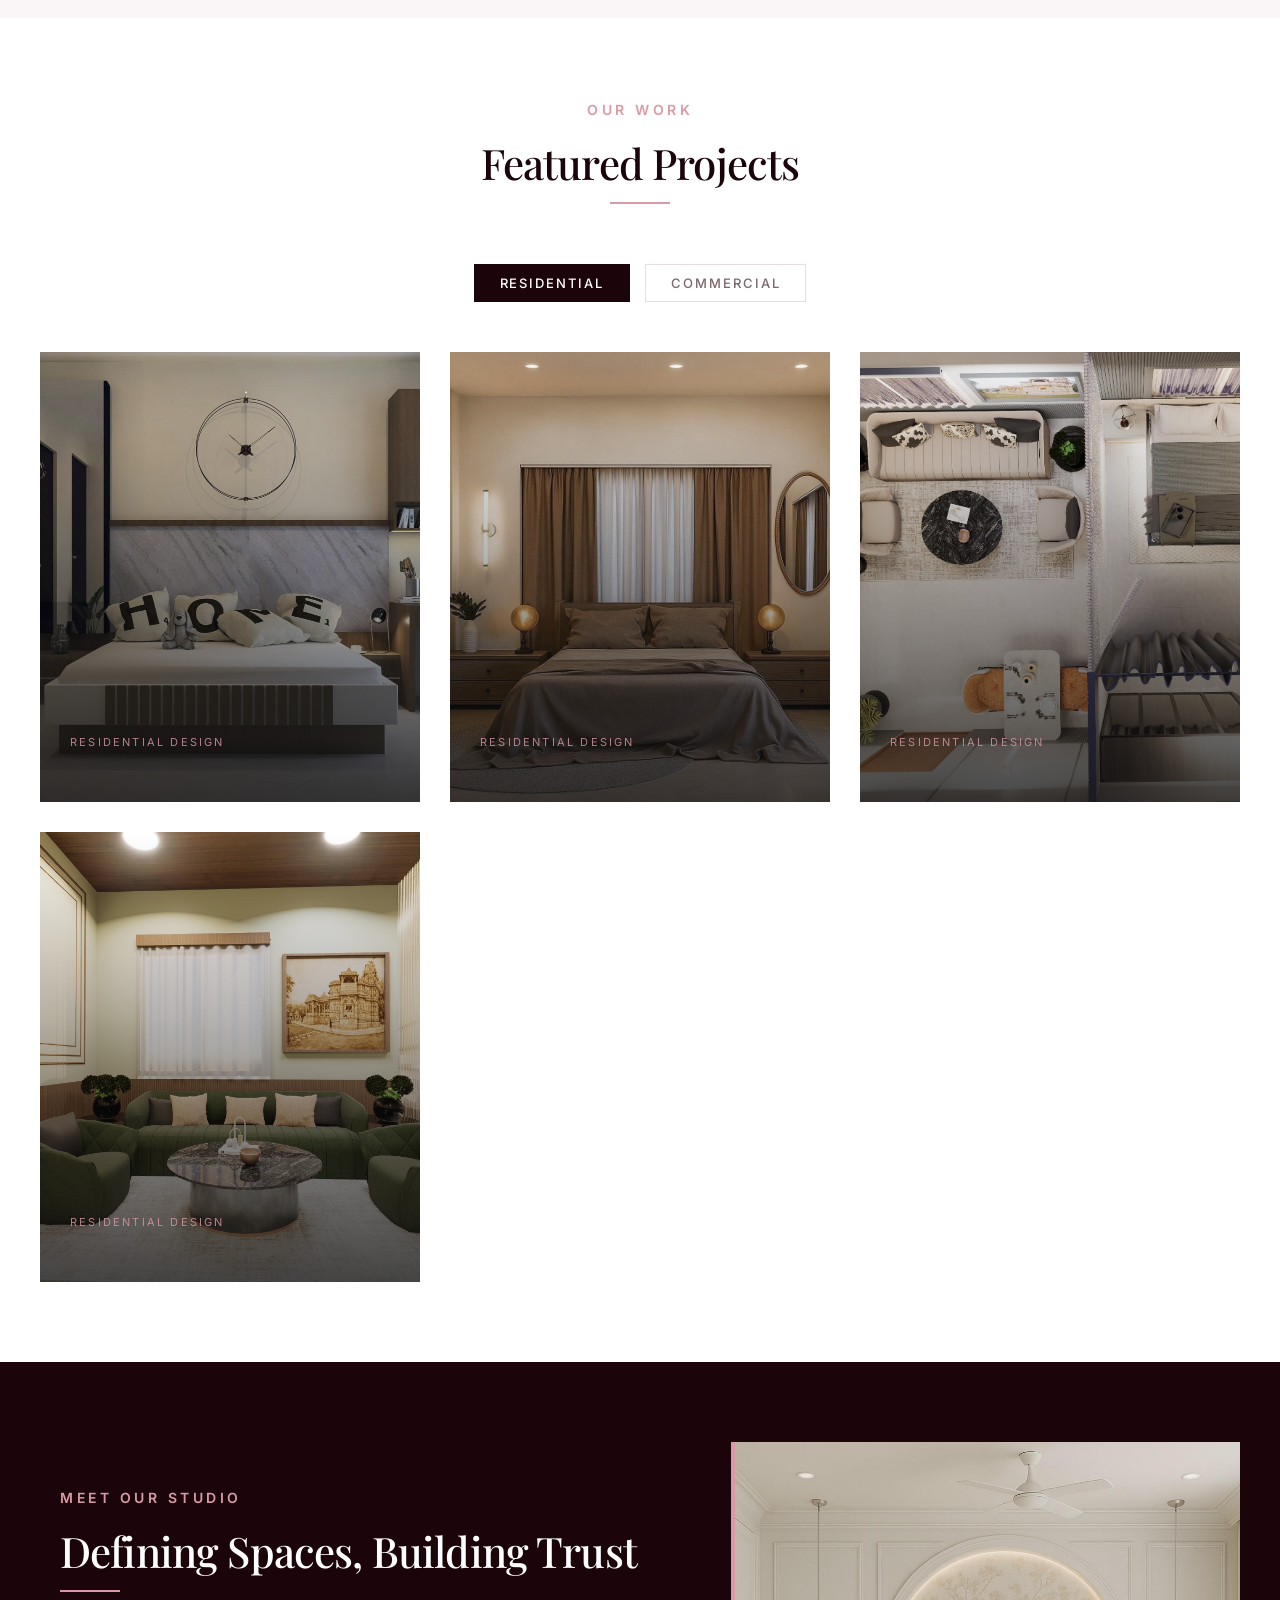
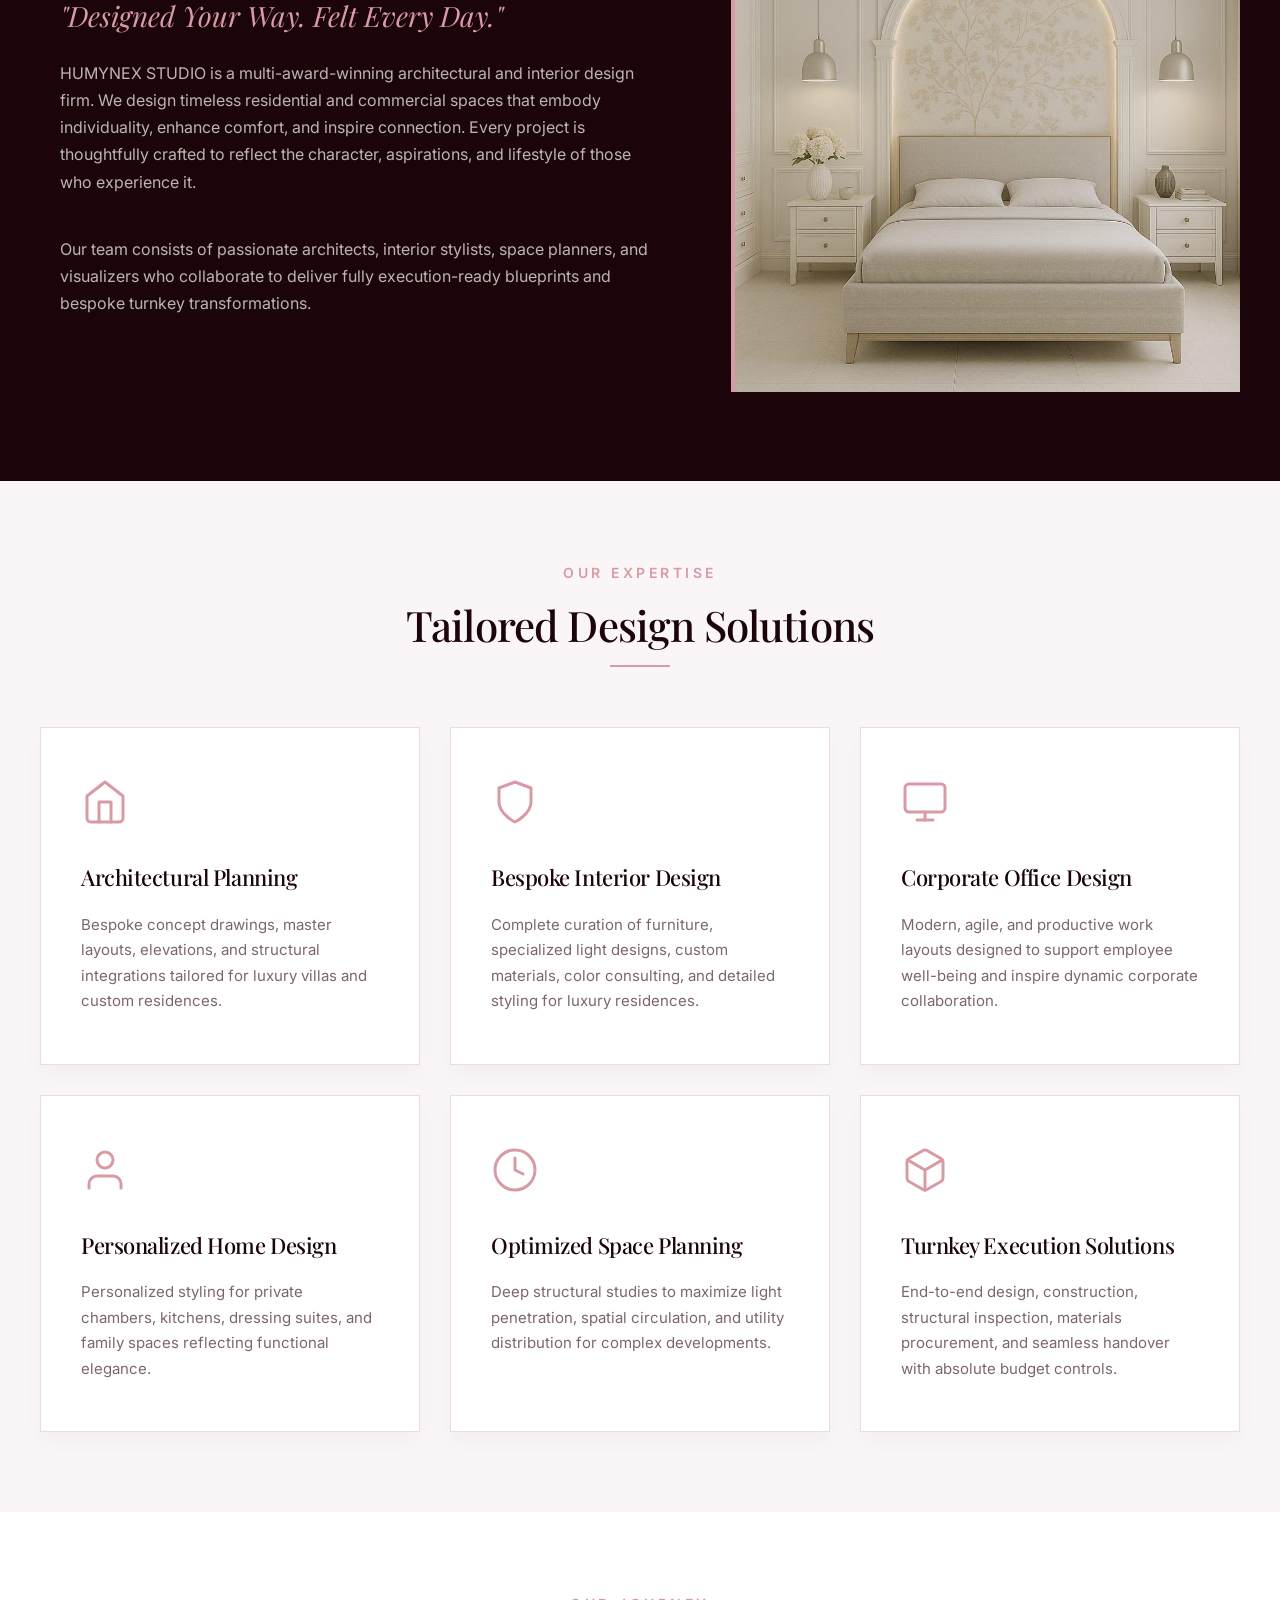
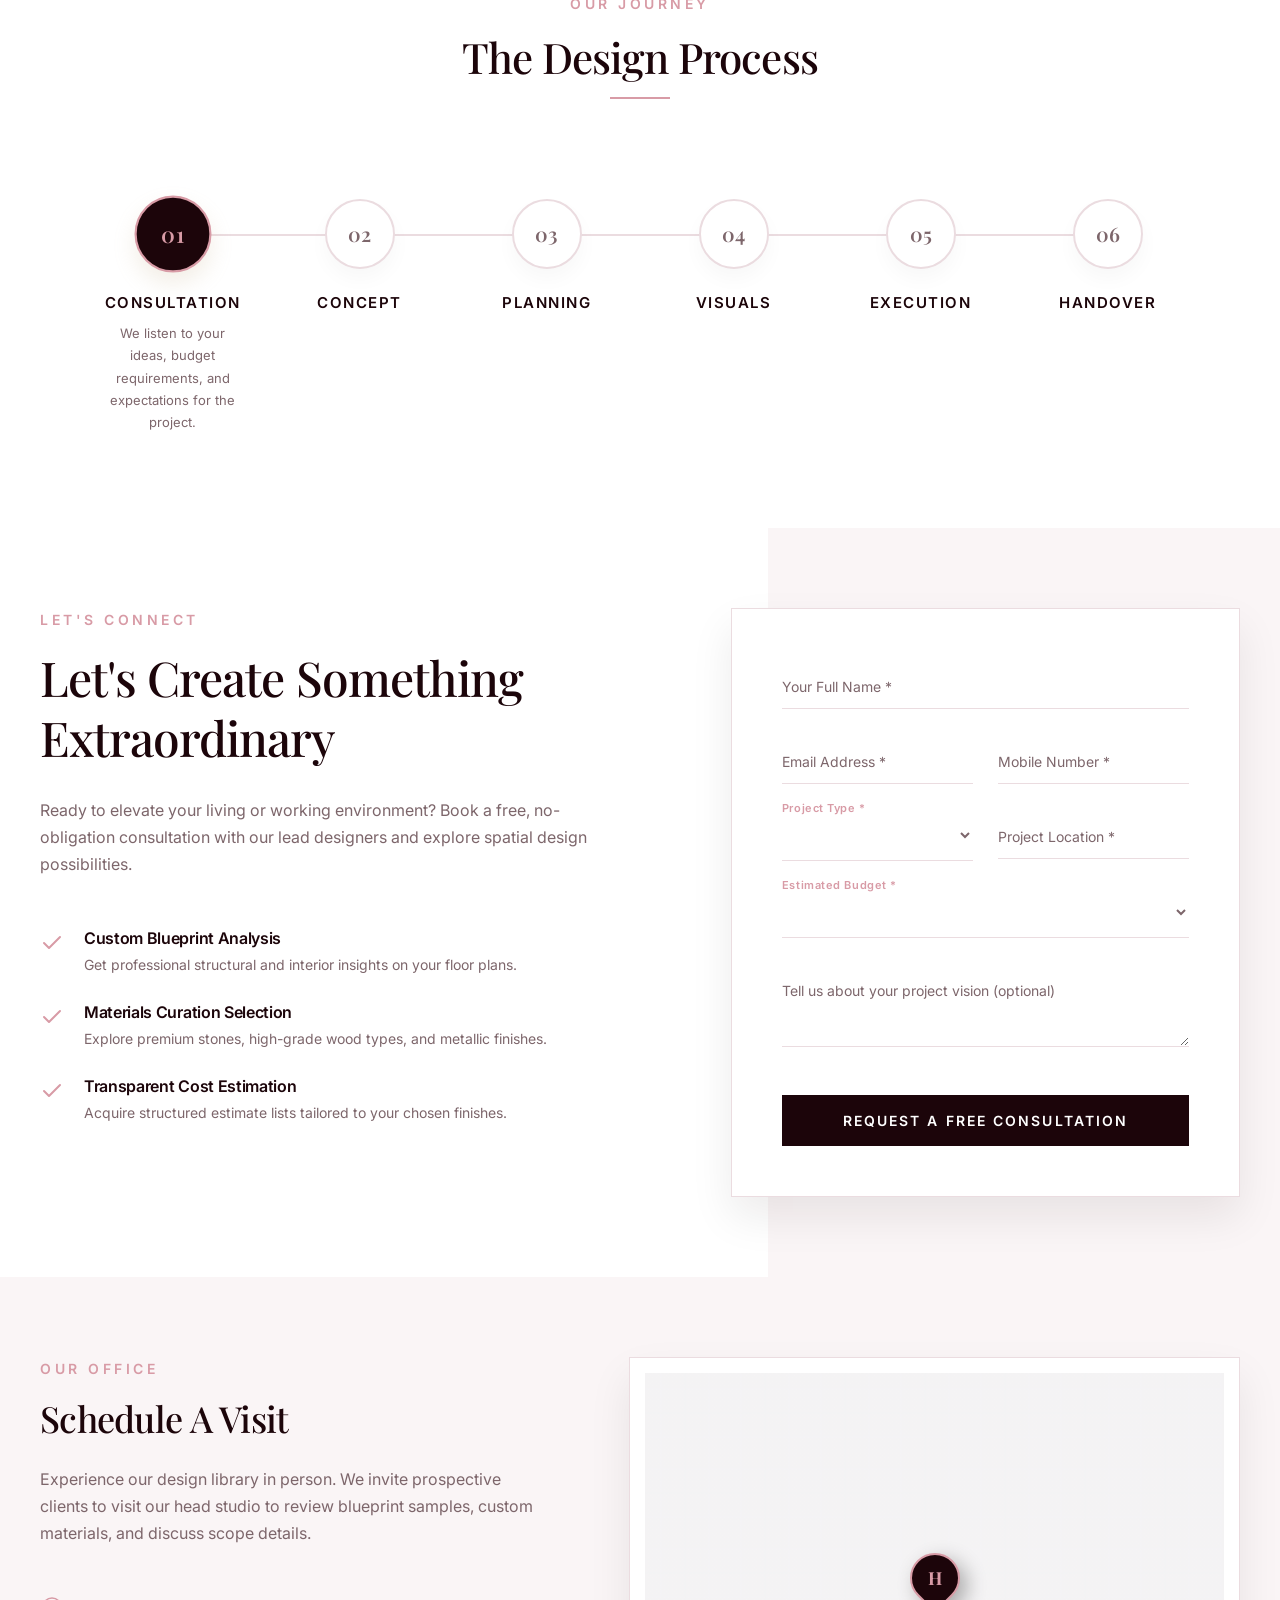
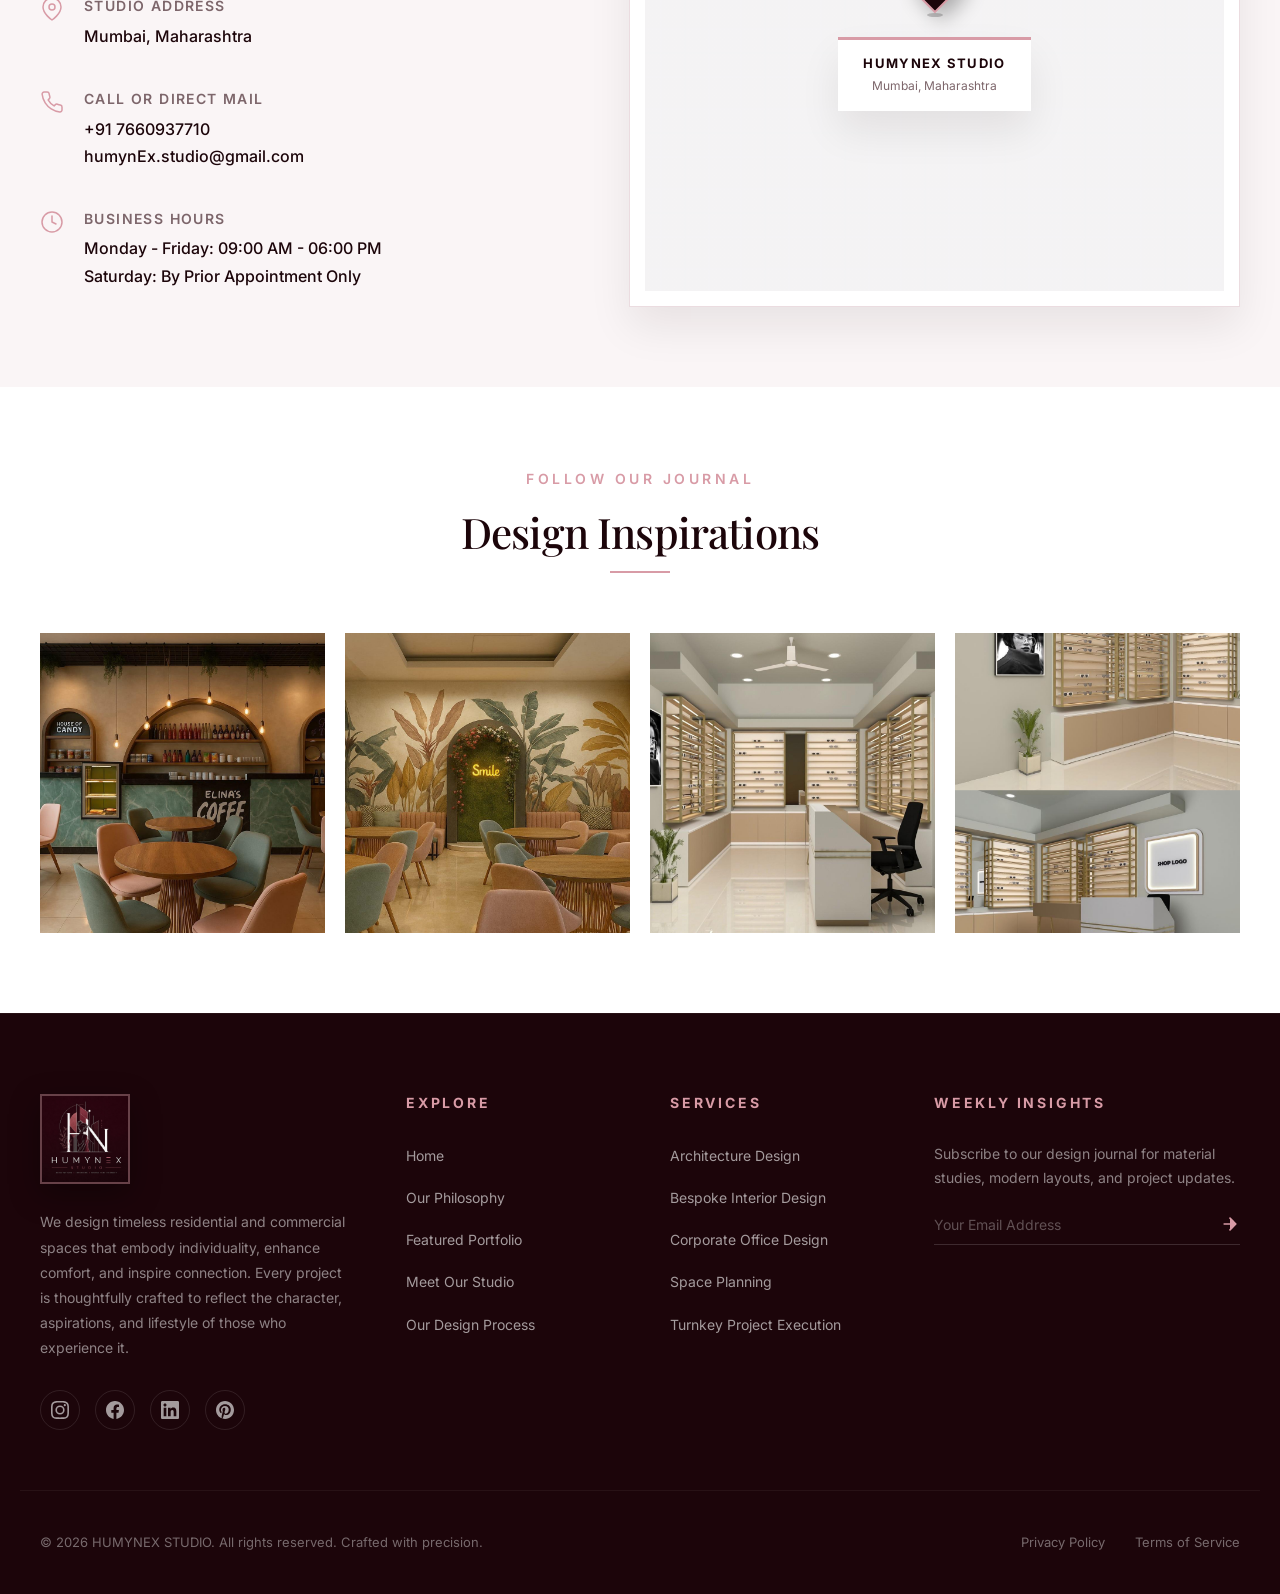
==== commit 0fe2f724: "Update portfolio images, lightbox modal styling, phone number contact details, and add WhatsApp redi" ====
--- a/public/index.html
+++ b/public/index.html
@@ -19,7 +19,7 @@
 <body>
 
   <!-- Floating WhatsApp Widget -->
-  <a href="https://wa.me/916303277228?text=Hi%20humynEx.studio%2C%20I%20would%20like%20to%20schedule%20a%20consultation%20for%20my%20design%20project." 
+  <a href="https://wa.me/917660937710?text=Hi%20humynEx.studio%2C%20I%20would%20like%20to%20schedule%20a%20consultation%20for%20my%20design%20project." 
      class="whatsapp-widget" 
      id="whatsapp-widget" 
      target="_blank" 
@@ -651,7 +651,7 @@
             </div>
             <div>
               <h5>Call Or Direct Mail</h5>
-              <p><a href="tel:+916303277228">+91 6303277228</a><br><a href="mailto:humynEx.studio@gmail.com">humynEx.studio@gmail.com</a></p>
+              <p><a href="tel:+917660937710">+91 7660937710</a><br><a href="mailto:humynEx.studio@gmail.com">humynEx.studio@gmail.com</a></p>
             </div>
           </div>
 
